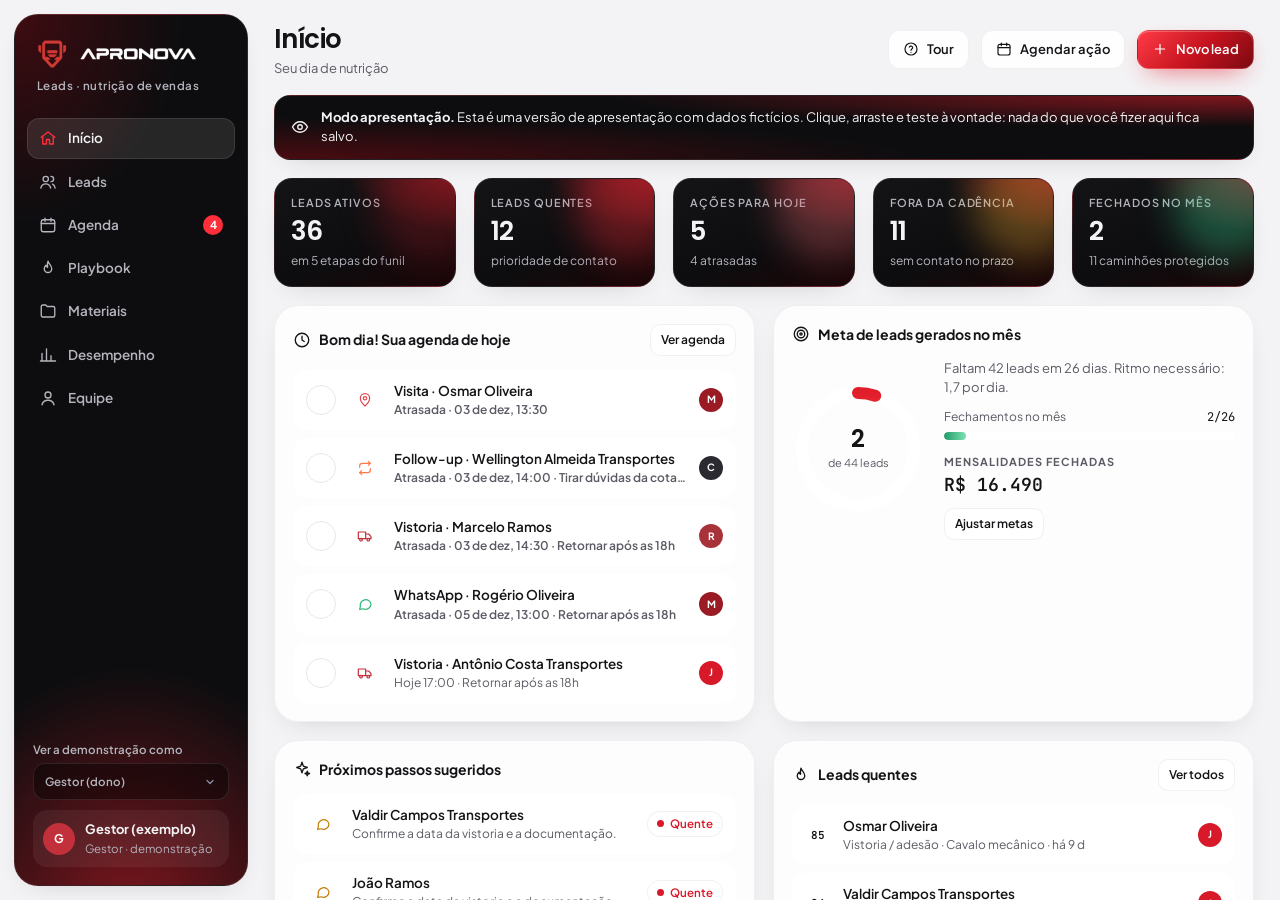
==== apronova-leads/index.html @ e4b0c5ba "Apronova Leads: versão de apresentação com registro de acessos Co-Authored-By: Claude Opus 5.5 <nore" ====
<!doctype html>
<html lang="pt-BR">
<head>
<meta charset="utf-8">
<meta name="viewport" content="width=device-width,initial-scale=1,viewport-fit=cover">
<meta name="robots" content="noindex,nofollow">
<meta name="theme-color" content="#0b0b0d">
<title>Apronova Leads</title>
<link rel="preconnect" href="https://fonts.googleapis.com">
<link rel="preconnect" href="https://fonts.gstatic.com" crossorigin>
<link rel="stylesheet" href="https://fonts.googleapis.com/css2?family=Poppins:wght@400;500;600;700&family=Plus+Jakarta+Sans:wght@400;500;600;700&family=JetBrains+Mono:wght@500;600&display=swap">
<style>
html,body{margin:0}img{max-width:100%}
/* Layout: smoky red-on-black glass. Signature "ink" panels (sidebar, KPIs, lead preview) stay black+crimson in both themes; light theme is a soft light-gray canvas. */
/* Layout: flat very-light-gray canvas, white cards, black+crimson "ink" panels for sidebar, KPIs and lead preview. Single light look by choice. */
:root{
  --bg:#f3f3f5; --bg-2:#f3f3f5; --fg:#141417; --muted:#5b5b65; --faint:#8d8d97;
  --glass:rgba(255,255,255,.78); --glass-2:rgba(255,255,255,.92); --glass-3:#ffffff;
  --stroke:rgba(20,20,26,.06); --stroke-2:rgba(20,20,26,.1);
  --shadow:0 10px 28px -16px rgba(30,10,14,.22);
  --accent:#d7192a; --accent-fg:#fff; --teal:#6e6e78; --violet:#9a1b24; --pink:#e5484d; --sky:#e0646b;
  --cold:#7d828c; --warm:#e8632b; --hot:#d7192a; --good:#1f9b66; --bad:#cf1f3d; --warn:#c27a00;
  --input:#f7f7f9;
  --ink:#0d0d0f; --ink-red:225,29,42;
  --f-display:"Poppins","Helvetica Neue",Arial,system-ui,sans-serif;
  --f-body:"Plus Jakarta Sans",system-ui,-apple-system,"Segoe UI",sans-serif;
  --f-mono:"JetBrains Mono",ui-monospace,"SFMono-Regular",Menlo,monospace;
  --r-lg:24px; --r-md:14px; --r-sm:10px;
  color-scheme:light;
}
html,body{height:100%}
body{background:var(--bg);color:var(--fg);font-family:var(--f-body);font-size:14px;line-height:1.5;overflow:hidden}
*{box-sizing:border-box}
button,input,select,textarea{font:inherit;color:inherit}
.ic{flex:none}
@media (prefers-reduced-motion:reduce){*{transition:none!important;animation:none!important}}

.app{position:relative;z-index:1;display:grid;grid-template-columns:248px minmax(0,1fr);height:100%}
.glass{background:var(--glass);backdrop-filter:blur(22px) saturate(165%);-webkit-backdrop-filter:blur(22px) saturate(165%);border:1px solid var(--stroke);box-shadow:var(--shadow)}
.side{margin:14px 0 14px 14px;border-radius:var(--r-lg);display:flex;flex-direction:column;padding:18px 12px;gap:6px;overflow:auto}
.brand{display:flex;align-items:center;gap:10px;padding:4px 8px 16px}
.brand-mark{width:38px;height:38px;border-radius:12px;display:grid;place-items:center;background:radial-gradient(120% 120% at 100% 0%,#ff3b46,#9a0f18 55%,#1a0507);color:#fff;box-shadow:0 8px 22px -8px rgba(225,29,42,.9),inset 0 1px 0 rgba(255,255,255,.25)}
.brand b{font-family:var(--f-display);font-weight:600;font-size:15px;letter-spacing:.01em;display:block;line-height:1.1}
.brand small{color:var(--muted);font-size:11.5px}
.nav{display:flex;flex-direction:column;gap:3px}
.nav button{display:flex;align-items:center;gap:11px;border:0;background:none;padding:10px 12px;border-radius:12px;color:var(--muted);cursor:pointer;text-align:left;font-weight:600;font-size:13.5px;transition:background .2s,color .2s}
.nav button:hover{background:var(--glass);color:var(--fg)}
.nav button[aria-current="page"]{background:var(--glass-2);color:var(--fg);box-shadow:inset 0 0 0 1px var(--stroke)}
.nav button[aria-current="page"] .ic{color:var(--accent)}
.nav .badge{margin-left:auto}
.side-foot{margin-top:auto;display:flex;flex-direction:column;gap:10px;padding:10px 6px 0}
.me{display:flex;align-items:center;gap:10px;padding:10px;border-radius:14px;background:var(--glass)}
.me small{color:var(--muted);display:block;font-size:11.5px}
.avatar{width:32px;height:32px;border-radius:50%;display:grid;place-items:center;font-size:12px;font-weight:700;color:#fff;flex:none;overflow:hidden}
.avatar img{width:100%;height:100%;object-fit:cover}
.avatar.sm{width:24px;height:24px;font-size:10px}

.main{display:flex;flex-direction:column;min-width:0;height:100%;overflow:hidden}
.top{display:flex;align-items:center;gap:12px;flex-wrap:wrap;padding:20px 26px 12px}
.top h1{font-family:var(--f-display);font-weight:600;font-size:clamp(20px,2.4vw,26px);margin:0;letter-spacing:-.01em;text-wrap:balance}
.top .sub{color:var(--muted);font-size:13px}
.top .grow{flex:1}
.scroll{flex:1;overflow:auto;padding:4px 26px 40px}
.view{display:flex;flex-direction:column;gap:18px}

.btn{display:inline-flex;align-items:center;justify-content:center;gap:8px;border:1px solid var(--stroke);background:var(--glass-2);padding:9px 14px;border-radius:12px;cursor:pointer;font-weight:600;font-size:13px;white-space:nowrap;transition:transform .15s,background .2s,box-shadow .2s;text-decoration:none;color:var(--fg)}
.btn:hover{background:var(--glass-3)}
.btn:active{transform:scale(.97)}
.btn.primary{background:linear-gradient(135deg,#ff3b46 0%,#c3121e 55%,#7a0a12 100%);color:#fff;border-color:rgba(255,255,255,.12);box-shadow:0 10px 26px -12px rgba(225,29,42,.9),inset 0 1px 0 rgba(255,255,255,.25)}
.btn.primary:hover{background:linear-gradient(135deg,#ff4d57 0%,#d7192a 55%,#8a0c15 100%)}
.btn.ghost{background:transparent}
.btn.sm{padding:6px 10px;font-size:12px;border-radius:10px}
.btn.icon{padding:8px}
.btn.danger{color:var(--bad)}
.btn[disabled]{opacity:.45;pointer-events:none}
:focus-visible{outline:2px solid var(--accent);outline-offset:2px}

.card{border-radius:var(--r-lg);padding:18px}
.card h2,.card h3{margin:0;font-size:14px;font-weight:700;display:flex;align-items:center;gap:8px}
.card-head{display:flex;align-items:center;gap:10px;margin-bottom:14px;flex-wrap:wrap}
.card-head .grow{flex:1}
.eyebrow{font-size:11px;text-transform:uppercase;letter-spacing:.09em;color:var(--muted);font-weight:700}
.muted{color:var(--muted)}
.mono{font-family:var(--f-mono);font-variant-numeric:tabular-nums}
.grid{display:grid;gap:18px}
.g-stats{grid-template-columns:repeat(auto-fit,minmax(148px,1fr))}
.g-2{grid-template-columns:repeat(auto-fit,minmax(min(100%,380px),1fr))}
.g-3{grid-template-columns:repeat(auto-fit,minmax(min(100%,300px),1fr))}
.stat{border-radius:18px;padding:16px;display:flex;flex-direction:column;gap:6px;position:relative;overflow:hidden;min-width:0}
.stat::after{content:"";position:absolute;right:-30px;top:-30px;width:110px;height:110px;border-radius:50%;background:var(--c,var(--accent));opacity:.22;filter:blur(18px)}
.stat .v{font-family:var(--f-display);font-size:26px;font-weight:600;line-height:1.1;font-variant-numeric:tabular-nums}
.stat .l{color:var(--muted);font-size:12.5px;font-weight:600}
.stat .d{font-size:12px;color:var(--muted)}

.chip{display:inline-flex;align-items:center;gap:6px;padding:3px 9px;border-radius:999px;font-size:11.5px;font-weight:600;background:var(--glass-2);border:1px solid var(--stroke);white-space:nowrap}
.chip.dot::before{content:"";width:7px;height:7px;border-radius:50%;background:var(--c,var(--muted))}
.chip.t-frio{--c:var(--cold);color:var(--cold)} .chip.t-morno{--c:var(--warm);color:var(--warm)} .chip.t-quente{--c:var(--hot);color:var(--hot)}
.badge{min-width:20px;height:20px;padding:0 6px;border-radius:999px;background:var(--accent);color:#fff;font-size:11px;font-weight:700;display:inline-grid;place-items:center}
.badge.soft{background:var(--glass-3);color:var(--fg)}
.tagrow{display:flex;flex-wrap:wrap;gap:5px}
.tag{font-size:11px;padding:2px 8px;border-radius:7px;background:color-mix(in oklab,var(--violet) 20%,transparent);color:color-mix(in oklab,var(--violet) 70%,var(--fg));font-weight:600}

.toolbar{display:flex;gap:10px;flex-wrap:wrap;align-items:center;padding:12px;border-radius:18px}
.search{display:flex;align-items:center;gap:8px;background:var(--input);border:1px solid var(--stroke);border-radius:12px;padding:0 10px;flex:1 1 220px;min-width:0}
.search input{border:0;background:none;outline:none;padding:9px 0;width:100%;min-width:0}
.field,select.field,input.field,textarea.field{background:var(--input);border:1px solid var(--stroke);border-radius:12px;padding:9px 11px;outline:none;min-width:0;width:100%}
select.field{cursor:pointer}
.field:focus{border-color:var(--accent)}
textarea.field{resize:vertical;min-height:84px;line-height:1.5}
.seg{display:inline-flex;background:var(--input);border:1px solid var(--stroke);border-radius:12px;padding:3px;gap:2px;flex-wrap:wrap}
.seg button{border:0;background:none;padding:6px 11px;border-radius:9px;cursor:pointer;font-weight:600;font-size:12.5px;color:var(--muted);display:inline-flex;align-items:center;gap:6px}
.seg button[aria-pressed="true"]{background:var(--glass-3);color:var(--fg);box-shadow:0 1px 6px rgba(0,0,0,.12)}
.toolbar select.field{width:auto;flex:0 1 auto}

/* kanban */
.kanban{display:grid;grid-auto-flow:column;grid-auto-columns:minmax(260px,1fr);gap:14px;overflow-x:auto;padding-bottom:10px;align-items:start}
.col{border-radius:20px;padding:12px;display:flex;flex-direction:column;gap:10px;min-height:200px;transition:box-shadow .2s}
.col.over{box-shadow:0 0 0 2px var(--accent),var(--shadow)}
.col-head{display:flex;align-items:center;gap:8px;padding:2px 4px 4px}
.col-head b{font-size:13px}
.col-head .bar{width:10px;height:10px;border-radius:3px;background:var(--c)}
.col-head .sum{margin-left:auto;color:var(--muted);font-size:11.5px}
.lcard{border-radius:16px;padding:12px;background:var(--glass-2);border:1px solid var(--stroke);cursor:pointer;display:flex;flex-direction:column;gap:8px;transition:transform .15s,background .2s;position:relative}
.lcard:hover{background:var(--glass-3);transform:translateY(-1px)}
.lcard .row{display:flex;align-items:center;gap:8px;min-width:0}
.lcard .name{font-weight:700;font-size:13.5px;flex:1;min-width:0;overflow:hidden;text-overflow:ellipsis;white-space:nowrap}
.lcard .meta{color:var(--muted);font-size:12px}
.lcard .alert{font-size:11.5px;color:var(--warn);display:flex;gap:6px;align-items:center}
.temp-dot{width:9px;height:9px;border-radius:50%;flex:none;box-shadow:0 0 0 3px color-mix(in oklab,currentColor 25%,transparent)}
.score{font-family:var(--f-mono);font-size:11px;font-weight:600;padding:2px 6px;border-radius:7px;background:var(--glass-3)}

table.tbl{width:100%;border-collapse:collapse;font-size:13px}
.tbl th{text-align:left;font-size:11px;text-transform:uppercase;letter-spacing:.07em;color:var(--muted);font-weight:700;padding:8px 10px;border-bottom:1px solid var(--stroke-2)}
.tbl td{padding:10px;border-bottom:1px solid var(--stroke-2);vertical-align:middle}
.tbl tr.click{cursor:pointer}
.tbl tr.click:hover td{background:var(--glass)}
.tbl .num{text-align:right;font-family:var(--f-mono);font-variant-numeric:tabular-nums}
.xscroll{overflow-x:auto}

.list{display:flex;flex-direction:column;gap:8px}
.item{display:flex;align-items:center;gap:12px;padding:10px 12px;border-radius:14px;background:var(--glass);border:1px solid transparent;min-width:0}
.item.click{cursor:pointer}
.item.click:hover{border-color:var(--stroke);background:var(--glass-2)}
.item .body{flex:1;min-width:0}
.item .t{font-weight:600;font-size:13.5px;overflow:hidden;text-overflow:ellipsis;white-space:nowrap}
.item .s{color:var(--muted);font-size:12px;overflow:hidden;text-overflow:ellipsis;white-space:nowrap}
.tico{width:34px;height:34px;border-radius:11px;display:grid;place-items:center;flex:none;color:var(--c);background:none}
.checkbtn{width:30px;height:30px;border-radius:50%;border:1.5px solid var(--stroke-2);background:transparent;display:grid;place-items:center;cursor:pointer;color:transparent;flex:none}
.checkbtn:hover{border-color:var(--good);color:var(--good)}
.checkbtn.done{background:var(--good);border-color:var(--good);color:#fff}
.late{color:var(--bad);font-weight:600}
.empty{padding:28px 18px;text-align:center;color:var(--muted);display:flex;flex-direction:column;align-items:center;gap:10px}
.empty .ill{width:56px;height:56px;border-radius:18px;display:grid;place-items:center;background:var(--glass-2);color:var(--accent)}

/* ring */
.ring{position:relative;width:132px;height:132px;flex:none}
.ring svg{transform:rotate(-90deg)}
.ring .c{position:absolute;inset:0;display:grid;place-items:center;text-align:center}
.ring .c b{font-family:var(--f-display);font-size:24px;font-weight:600;display:block;line-height:1}
.ring .c small{color:var(--muted);font-size:11px}

.nba{border-radius:16px;padding:14px;background:linear-gradient(135deg,color-mix(in oklab,var(--accent) 22%,transparent),color-mix(in oklab,var(--violet) 18%,transparent));border:1px solid var(--stroke);display:flex;gap:12px;align-items:flex-start}
.nba .tico{--c:var(--accent);background:none}

/* calendar */
.cal{display:grid;grid-template-columns:repeat(7,minmax(0,1fr));gap:6px}
.cal .wd{font-size:11px;text-transform:uppercase;letter-spacing:.08em;color:var(--muted);font-weight:700;padding:4px 6px}
.day{min-height:96px;border-radius:14px;padding:6px;background:var(--glass);border:1px solid transparent;cursor:pointer;display:flex;flex-direction:column;gap:3px;min-width:0;text-align:left}
.day:hover{border-color:var(--stroke)}
.day.out{opacity:.4}
.day.today .n{background:var(--accent);color:#fff}
.day.sel{border-color:var(--accent);background:var(--glass-2)}
.day .n{font-family:var(--f-mono);font-size:12px;font-weight:600;width:24px;height:24px;border-radius:8px;display:grid;place-items:center}
.ev{font-size:11px;padding:2px 6px;border-radius:6px;background:color-mix(in oklab,var(--c) 22%,transparent);color:color-mix(in oklab,var(--c) 60%,var(--fg));white-space:nowrap;overflow:hidden;text-overflow:ellipsis}
.ev.done{opacity:.5;text-decoration:line-through}
.more{font-size:11px;color:var(--muted);padding-left:4px}
.cal-wrap{display:grid;grid-template-columns:minmax(0,1fr) 340px;gap:18px;align-items:start}

/* playbook */
.temps{display:grid;gap:14px;grid-template-columns:repeat(auto-fit,minmax(min(100%,260px),1fr))}
.tcard{border-radius:20px;padding:18px;position:relative;overflow:hidden;display:flex;flex-direction:column;gap:10px}
.tcard::before{content:"";position:absolute;inset:0 0 auto 0;height:4px;background:var(--c)}
.tcard h3{font-family:var(--f-display);font-size:18px;font-weight:600;color:var(--c);margin:0}
.kv{display:grid;grid-template-columns:110px minmax(0,1fr);gap:6px 12px;font-size:13px}
.kv dt{color:var(--muted);font-weight:600}
.kv dd{margin:0}
.steps{display:flex;flex-direction:column;gap:12px;counter-reset:s}
.step{display:grid;grid-template-columns:44px minmax(0,1fr);gap:14px;padding:14px;border-radius:18px}
.step .num{width:44px;height:44px;border-radius:14px;display:grid;place-items:center;font-family:var(--f-display);font-weight:600;color:#fff;background:color-mix(in oklab,var(--c) 72%,#000)}
.step h4{margin:0 0 6px;font-size:14px}
.step p{margin:0 0 4px;font-size:13px;color:var(--muted);max-width:75ch}
.step p b{color:var(--fg);font-weight:600}
.loop{display:grid;grid-template-columns:repeat(auto-fit,minmax(min(100%,200px),1fr));gap:12px}
.loop .item{flex-direction:column;align-items:flex-start;padding:16px;gap:8px}
.rules{margin:0;padding:0;list-style:none;display:grid;gap:8px;grid-template-columns:repeat(auto-fit,minmax(min(100%,300px),1fr))}
.rules li{display:flex;gap:10px;padding:12px;border-radius:14px;background:var(--glass);font-size:13px}
.rules li .ic{color:var(--good);margin-top:1px}

/* materials */
.mat{border-radius:18px;padding:16px;display:flex;flex-direction:column;gap:10px;min-width:0}
.mat .txt{font-size:13px;color:var(--muted);white-space:pre-wrap;display:-webkit-box;-webkit-line-clamp:5;-webkit-box-orient:vertical;overflow:hidden}
.mat .acts{display:flex;gap:6px;flex-wrap:wrap;margin-top:auto}

/* charts */
.chart svg{width:100%;height:auto;display:block}
.chart text{fill:var(--muted);font-size:11px;font-family:var(--f-body)}
.chart .grid-l{stroke:var(--stroke-2);stroke-width:1}
.hbars{display:flex;flex-direction:column;gap:9px}
.hbar{display:grid;grid-template-columns:minmax(90px,140px) minmax(0,1fr) 64px;gap:10px;align-items:center;font-size:12.5px}
.hbar .track{height:12px;border-radius:6px;background:var(--glass-2);overflow:hidden}
.hbar .fill{height:100%;border-radius:6px;background:var(--c,var(--accent))}
.hbar .val{text-align:right;font-family:var(--f-mono);font-size:12px}
.legend{display:flex;gap:12px;flex-wrap:wrap;font-size:12px;color:var(--muted)}
.legend span{display:inline-flex;align-items:center;gap:6px}
.legend i{width:10px;height:10px;border-radius:3px;background:var(--c)}
.meter{height:8px;border-radius:5px;background:var(--glass-2);overflow:hidden;min-width:60px}
.meter i{display:block;height:100%;border-radius:5px;background:linear-gradient(90deg,#8a0c15,#ff3b46)}

/* drawer & modal */
.scrim{position:fixed;inset:0;background:rgba(5,8,20,.45);backdrop-filter:blur(3px);z-index:40;animation:fade .2s}
@keyframes fade{from{opacity:0}}
.drawer{position:fixed;top:12px;right:12px;bottom:12px;width:min(560px,calc(100% - 24px));z-index:41;border-radius:24px;display:flex;flex-direction:column;overflow:hidden;animation:slide .28s cubic-bezier(.2,.8,.2,1);background:color-mix(in oklab,var(--bg) 60%,transparent)}
@keyframes slide{from{transform:translateX(30px);opacity:0}}
.d-head{padding:18px 20px 10px;display:flex;gap:12px;align-items:flex-start}
.d-head h2{margin:0;font-family:var(--f-display);font-size:20px;font-weight:600;line-height:1.2;overflow-wrap:anywhere}
.d-tabs{padding:0 20px 10px}
.d-body{flex:1;overflow:auto;padding:6px 20px 24px;display:flex;flex-direction:column;gap:16px}
.modal{position:fixed;left:50%;top:50%;transform:translate(-50%,-50%);width:min(560px,calc(100% - 24px));max-height:calc(100% - 40px);overflow:auto;z-index:51;border-radius:24px;padding:22px;animation:pop .22s cubic-bezier(.2,.8,.2,1);background:color-mix(in oklab,var(--bg) 62%,transparent)}
.modal.wide{width:min(720px,calc(100% - 24px))}
.scrim.m{z-index:50}
@keyframes pop{from{transform:translate(-50%,-46%);opacity:0}}
.modal h2{margin:0 0 4px;font-family:var(--f-display);font-weight:600;font-size:18px}
.form{display:grid;gap:12px;grid-template-columns:repeat(2,minmax(0,1fr))}
.form .full{grid-column:1/-1}
.form label{display:flex;flex-direction:column;gap:5px;font-size:12px;font-weight:600;color:var(--muted);min-width:0}
.form .hint{font-weight:500;font-size:11.5px;color:var(--faint)}
.form-acts{display:flex;gap:8px;justify-content:flex-end;margin-top:16px;flex-wrap:wrap}
.pick{display:flex;flex-wrap:wrap;gap:6px}
.pick label{flex-direction:row;align-items:center;gap:0;font-size:12px;color:var(--fg)}
.pick input{position:absolute;opacity:0;pointer-events:none}
.pick span{padding:6px 11px;border-radius:999px;border:1px solid var(--stroke);background:var(--glass);cursor:pointer;display:inline-flex;align-items:center;gap:6px;font-weight:600}
.pick input:checked+span{background:color-mix(in oklab,var(--c,var(--accent)) 28%,transparent);border-color:var(--c,var(--accent))}
.pick input:focus-visible+span{outline:2px solid var(--accent);outline-offset:2px}
.info{display:grid;grid-template-columns:repeat(2,minmax(0,1fr));gap:10px}
.info div{padding:10px 12px;border-radius:12px;background:var(--glass)}
.info small{display:block;color:var(--muted);font-size:11px;font-weight:600;text-transform:uppercase;letter-spacing:.06em}
.info span{font-weight:600;overflow-wrap:anywhere}
.tl{display:flex;flex-direction:column;gap:0;position:relative}
.tl-i{display:grid;grid-template-columns:34px minmax(0,1fr);gap:12px;padding-bottom:16px;position:relative}
.tl-i::before{content:"";position:absolute;left:16px;top:36px;bottom:0;width:2px;background:var(--stroke-2)}
.tl-i:last-child::before{display:none}
.tl-i .t{font-weight:600;font-size:13px}
.tl-i .s{font-size:12px;color:var(--muted)}
.tl-i .n{font-size:13px;margin-top:4px;white-space:pre-wrap;overflow-wrap:anywhere}
.scorebar{height:8px;border-radius:5px;background:var(--glass-2);overflow:hidden}
.scorebar i{display:block;height:100%;background:linear-gradient(90deg,var(--cold),var(--warm),var(--hot))}

.banner{display:flex;gap:12px;align-items:center;padding:12px 16px;border-radius:16px;font-size:13px;flex-wrap:wrap}
.banner.demo{background:linear-gradient(90deg,color-mix(in oklab,var(--violet) 30%,transparent),color-mix(in oklab,var(--teal) 22%,transparent));border:1px solid var(--stroke)}
.banner.ro{background:color-mix(in oklab,var(--warn) 18%,transparent);border:1px solid var(--stroke)}
.toast{position:fixed;left:50%;bottom:calc(24px + env(safe-area-inset-bottom,0px));transform:translateX(-50%);z-index:80;padding:12px 18px;border-radius:14px;font-weight:600;font-size:13px;animation:pop2 .25s}
@keyframes pop2{from{transform:translate(-50%,10px);opacity:0}}
.out-ai{white-space:pre-wrap;min-height:120px}
.loading{display:grid;place-items:center;height:60vh;color:var(--muted);gap:10px}
.spin{width:28px;height:28px;border-radius:50%;border:3px solid var(--glass-3);border-top-color:var(--accent);animation:sp 1s linear infinite}
@keyframes sp{to{transform:rotate(360deg)}}
.mobnav{display:none}
[hidden]{display:none!important}
select.field{appearance:none;-webkit-appearance:none;padding-right:34px;background-image:url("data:image/svg+xml,%3Csvg xmlns='http://www.w3.org/2000/svg' width='12' height='12' viewBox='0 0 24 24' fill='none' stroke='%238a91ab' stroke-width='2.4' stroke-linecap='round' stroke-linejoin='round'%3E%3Cpath d='M6 9l6 6 6-6'/%3E%3C/svg%3E");background-repeat:no-repeat;background-position:right 12px center}
input[type=number]{-moz-appearance:textfield}
input::-webkit-outer-spin-button,input::-webkit-inner-spin-button{-webkit-appearance:none;margin:0}

/* cadastro de lead */
.modal.xl{width:min(800px,calc(100% - 24px));padding:26px;background:color-mix(in oklab,var(--bg) 80%,transparent)}
.modal.xl::before{content:"";position:absolute;inset:0 0 auto 0;height:220px;pointer-events:none;border-radius:24px 24px 0 0;background:radial-gradient(520px 200px at 0% 0%,color-mix(in oklab,var(--accent) 26%,transparent),transparent 70%),radial-gradient(520px 200px at 100% 0%,color-mix(in oklab,var(--violet) 26%,transparent),transparent 70%)}
.lf{position:relative;display:flex;flex-direction:column;gap:20px}
.lf-top{display:flex;align-items:flex-start;gap:12px}
.lf-top h2{margin:2px 0 0;font-family:var(--f-display);font-weight:600;font-size:22px;letter-spacing:-.01em}
.lf-prev{display:flex;gap:14px;align-items:center;padding:14px 16px;border-radius:20px;background:var(--glass-2);border:1px solid var(--stroke);box-shadow:var(--shadow)}
.avatar.pv{width:50px;height:50px;border-radius:16px;font-size:17px;background:var(--glass-3);transition:background .35s}
.lf-prev .body{flex:1;min-width:0;display:flex;flex-direction:column;gap:5px}
.lf-prev .body b{font-size:16px;overflow:hidden;text-overflow:ellipsis;white-space:nowrap}
.lf-prev .body small{color:var(--muted);font-size:12.5px;overflow:hidden;text-overflow:ellipsis;white-space:nowrap}
.pv-score{text-align:center;padding:9px 14px;border-radius:14px;background:var(--glass);border:1px solid var(--stroke);flex:none}
.pv-score b{font-family:var(--f-display);font-size:24px;font-weight:600;display:block;line-height:1;background:linear-gradient(135deg,var(--warm),var(--hot));-webkit-background-clip:text;background-clip:text;color:transparent}
.pv-score small{font-size:10px;color:var(--muted);text-transform:uppercase;letter-spacing:.1em;font-weight:700}
.lf-steps{display:grid;grid-template-columns:repeat(3,minmax(0,1fr));gap:8px}
.lf-steps button{display:flex;align-items:center;gap:9px;padding:9px 11px;border-radius:14px;border:1px solid var(--stroke);background:var(--glass);color:var(--muted);font-weight:700;font-size:12.5px;cursor:pointer;transition:all .2s;min-width:0;white-space:nowrap;overflow:hidden}
.lf-steps .n{width:24px;height:24px;border-radius:8px;display:grid;place-items:center;background:var(--glass-3);font-family:var(--f-mono);font-size:11px;flex:none;transition:all .2s}
.lf-steps button[aria-current="step"]{color:var(--fg);border-color:color-mix(in oklab,var(--accent) 70%,transparent);background:var(--glass-2)}
.lf-steps button[aria-current="step"] .n{background:var(--accent);color:#fff}
.lf-steps button.done .n{background:var(--good);color:#fff}
.lf-prog{height:4px;border-radius:3px;background:var(--glass-2);overflow:hidden;margin-top:-12px}
.lf-prog i{display:block;height:100%;width:33.4%;border-radius:3px;background:linear-gradient(90deg,var(--accent),var(--pink),var(--violet));transition:width .35s cubic-bezier(.2,.8,.2,1)}
.lf-sec{display:flex;flex-direction:column;gap:16px;animation:secIn .3s cubic-bezier(.2,.8,.2,1)}
@keyframes secIn{from{opacity:0;transform:translateY(6px)}}
.lf.edit .lf-sec{animation:none}
.lf.edit .lf-sec+.lf-sec{padding-top:20px;border-top:1px solid var(--stroke-2)}
.lf-sec-h{display:flex;gap:12px;align-items:center}
.lf-sec-h b{display:block;font-size:15px}
.lf-sec-h small{color:var(--muted);font-size:12.5px}
.lf-row{display:grid;grid-template-columns:repeat(auto-fit,minmax(min(100%,190px),1fr));gap:12px}
.lf-city{grid-template-columns:minmax(0,1fr) 112px}
.fl{display:flex;flex-direction:column;gap:7px;min-width:0}
.fl>span:first-child{font-size:12px;font-weight:700;color:var(--muted)}
.fl em{color:var(--accent);font-style:normal}
.inp{position:relative;display:flex;align-items:center;background:var(--input);border:1px solid var(--stroke);border-radius:14px;transition:border-color .2s,box-shadow .2s;min-width:0;overflow:hidden}
.inp:focus-within{border-color:var(--accent);box-shadow:0 0 0 4px color-mix(in oklab,var(--accent) 16%,transparent)}
.inp.err{border-color:var(--bad);box-shadow:0 0 0 4px color-mix(in oklab,var(--bad) 14%,transparent)}
.inp .pre{padding-left:13px;color:var(--faint);display:flex;font-size:13px;font-weight:700;flex:none}
.inp input,.inp select{flex:1;border:0;background:none;outline:none;padding:12px 13px;min-width:0;width:100%}
.inp select{appearance:none;-webkit-appearance:none;cursor:pointer;padding-right:32px;background:url("data:image/svg+xml,%3Csvg xmlns='http://www.w3.org/2000/svg' width='12' height='12' viewBox='0 0 24 24' fill='none' stroke='%238a91ab' stroke-width='2.4' stroke-linecap='round' stroke-linejoin='round'%3E%3Cpath d='M6 9l6 6 6-6'/%3E%3C/svg%3E") no-repeat right 12px center}
.inp.qty input{text-align:center;font-family:var(--f-mono);font-weight:600}
.inp.qty button{border:0;background:var(--glass-2);width:42px;align-self:stretch;cursor:pointer;color:var(--fg);display:grid;place-items:center;flex:none}
.inp.qty button:hover{background:var(--glass-3)}
.chips{display:flex;flex-wrap:wrap;gap:7px}
.chip-in,.tile,.tcard3,.switch{position:relative}
.chip-in input,.tile input,.tcard3 input,.switch input{position:absolute;opacity:0;pointer-events:none}
.chip-in span{display:inline-flex;align-items:center;gap:6px;padding:7px 13px;border-radius:999px;border:1px solid var(--stroke);background:var(--glass);font-size:12.5px;font-weight:600;cursor:pointer;transition:background .18s,border-color .18s}
.chip-in span:hover{background:var(--glass-2)}
.chip-in span .ic{width:0;margin-left:-6px;opacity:0;transition:all .18s;color:var(--c,var(--accent))}
.chip-in span i{width:8px;height:8px;border-radius:50%;background:var(--c)}
.chip-in input:checked+span{background:color-mix(in oklab,var(--c,var(--accent)) 20%,var(--glass));border-color:var(--c,var(--accent))}
.chip-in input:checked+span .ic{width:13px;margin-left:0;opacity:1}
.chip-in input:focus-visible+span,.tile input:focus-visible+span,.tcard3 input:focus-visible+span,.switch input:focus-visible+.sw{outline:2px solid var(--accent);outline-offset:2px}
.tiles{display:grid;grid-template-columns:repeat(auto-fill,minmax(min(100%,132px),1fr));gap:8px}
.tile span{display:flex;flex-direction:column;gap:5px;padding:13px;border-radius:16px;border:1px solid var(--stroke);background:var(--glass);cursor:pointer;height:100%;transition:all .2s}
.tile span:hover{background:var(--glass-2)}
.tile b{font-size:13px;line-height:1.25}
.tile small{color:var(--muted);font-size:11.5px}
.tile .ic{color:var(--faint);transition:color .2s}
.tile input:checked+span{border-color:var(--accent);background:color-mix(in oklab,var(--accent) 14%,var(--glass));box-shadow:0 8px 22px -12px var(--accent)}
.tile input:checked+span .ic{color:var(--accent)}
.temps3{display:grid;grid-template-columns:repeat(3,minmax(0,1fr));gap:10px}
.tcard3 span{display:flex;flex-direction:column;gap:4px;padding:15px;border-radius:18px;border:1px solid var(--stroke);background:var(--glass);cursor:pointer;height:100%;overflow:hidden;position:relative;transition:all .2s}
.tcard3 .glow{position:absolute;right:-24px;top:-24px;width:80px;height:80px;border-radius:50%;background:var(--c);opacity:.16;filter:blur(16px);transition:opacity .25s}
.tcard3 b{font-family:var(--f-display);font-weight:600;font-size:16px;color:var(--c)}
.tcard3 small{font-size:12.5px;font-weight:600}
.tcard3 em{font-style:normal;color:var(--muted);font-size:11.5px}
.tcard3 input:checked+span{border-color:var(--c);box-shadow:0 0 0 1px var(--c),0 12px 28px -14px var(--c);background:var(--glass-2)}
.tcard3 input:checked+span .glow{opacity:.5}
.switch{display:flex;gap:12px;align-items:center;padding:13px 15px;border-radius:16px;background:var(--glass);border:1px solid var(--stroke);cursor:pointer}
.sw{width:42px;height:24px;border-radius:999px;background:#cfcfd6;position:relative;flex:none;transition:background .2s}
.sw::after{content:"";position:absolute;left:3px;top:3px;width:18px;height:18px;border-radius:50%;background:#fff;box-shadow:0 2px 6px rgba(0,0,0,.25);transition:transform .2s}
.switch input:checked+.sw{background:var(--good)}
.switch input:checked+.sw::after{transform:translateX(18px)}
.switch b{display:block;font-size:13px}
.switch small{color:var(--muted);font-size:12px}
.lf-foot{position:sticky;bottom:-26px;margin:4px -26px -26px;padding:14px 26px calc(14px + env(safe-area-inset-bottom,0px));display:flex;gap:8px;align-items:center;flex-wrap:wrap;background:color-mix(in oklab,var(--bg) 70%,transparent);backdrop-filter:blur(16px);-webkit-backdrop-filter:blur(16px);border-top:1px solid var(--stroke);border-radius:0 0 24px 24px;z-index:3}
.lf-foot .hint{color:var(--muted);font-size:12px;flex:1;min-width:0}
@media (max-width:560px){.modal.xl{padding:20px}.lf-foot{bottom:-20px;margin:4px -20px -20px;padding-inline:20px}.lf-foot .hint{display:none}.lf-foot .grow{flex:1}.lf-steps button{justify-content:center}.lf-steps .lbl{display:none}.temps3{grid-template-columns:1fr}.pv-score{display:none}}

@media (max-width:1100px){.cal-wrap{grid-template-columns:1fr}}
@media (max-width:860px){
  .app{grid-template-columns:1fr}
  .side{display:none}
  .top{padding:16px 16px 8px}
  .scroll{padding:4px 16px calc(96px + env(safe-area-inset-bottom,0px))}
  .mobnav{display:flex;position:fixed;left:10px;right:10px;bottom:calc(10px + env(safe-area-inset-bottom,0px));z-index:30;border-radius:20px;padding:6px;overflow-x:auto;gap:2px}
  .mobnav button{flex:1 0 64px;border:0;background:none;display:flex;flex-direction:column;align-items:center;gap:3px;font-size:10.5px;font-weight:600;color:var(--muted);padding:7px 4px;border-radius:14px;cursor:pointer}
  .mobnav button[aria-current="page"]{color:var(--fg);background:var(--glass-2)}
  .mobnav button[aria-current="page"] .ic{color:var(--accent)}
  .day{min-height:58px}
  .day .ev{display:none}
  .day .dots{display:flex}
  .form{grid-template-columns:1fr}
  .info{grid-template-columns:1fr 1fr}
  .drawer{top:0;right:0;bottom:0;width:100%;border-radius:0;padding-top:env(safe-area-inset-top,0px)}
  .hbar{grid-template-columns:90px minmax(0,1fr) 54px}
}
.dots{display:none;gap:3px;flex-wrap:wrap;padding-left:3px}
.dots i{width:6px;height:6px;border-radius:50%;background:var(--c)}

/* marca e carregamento */
.brand{display:flex;flex-direction:column;align-items:flex-start;gap:8px;padding:6px 10px 18px}
.brand img{height:30px;width:auto;max-width:100%;display:block}
.brand small{color:var(--muted);font-size:11.5px;font-weight:600;letter-spacing:.04em}
.top-sym{display:none;height:34px;width:auto;flex:none}
@media (max-width:860px){.top-sym{display:block}}
#splash{position:fixed;inset:0;z-index:200;display:grid;place-items:center;background:radial-gradient(55% 45% at 50% 50%,rgba(225,29,42,.32),transparent 70%),#0b0b0d;transition:opacity .55s ease,visibility .55s}
#splash.out{opacity:0;visibility:hidden}
.splash-in{display:flex;flex-direction:column;align-items:center;gap:24px;padding:16px}
.sp-ring{position:relative;width:132px;height:132px;display:grid;place-items:center}
.sp-ring svg{position:absolute;inset:0;animation:sprot 1.15s linear infinite}
.sp-ring img{width:58px;height:auto;animation:sppulse 1.6s ease-in-out infinite;filter:drop-shadow(0 8px 18px rgba(225,29,42,.55))}
@keyframes sprot{to{transform:rotate(360deg)}}
@keyframes sppulse{50%{transform:scale(.9)}}
.splash-word{height:20px;width:auto;max-width:80vw}
.splash-msg{color:#a3a3ad;font-size:13px;font-weight:500;letter-spacing:.02em}

/* entrada */
#gate{position:fixed;inset:0;z-index:150;display:grid;place-items:center;padding:16px;background:radial-gradient(60% 50% at 50% 40%,rgba(225,29,42,.34),transparent 70%),#0b0b0d;animation:fade .4s;transition:opacity .45s,visibility .45s;overflow:auto}
#gate.out{opacity:0;visibility:hidden}
.gate-card{width:min(420px,100%);display:flex;flex-direction:column;align-items:center;text-align:center;gap:14px;padding:34px 28px 26px;border-radius:32px;background:linear-gradient(160deg,rgba(255,255,255,.07),rgba(255,255,255,.02));border:1px solid rgba(255,255,255,.1);box-shadow:0 30px 80px -30px rgba(0,0,0,.8),inset 0 1px 0 rgba(255,255,255,.08);backdrop-filter:blur(20px);-webkit-backdrop-filter:blur(20px);animation:tpop .5s cubic-bezier(.2,.8,.2,1)}
.gate-sym{width:64px;height:auto;filter:drop-shadow(0 10px 22px rgba(225,29,42,.55))}
.gate-word{height:20px;width:auto;margin-top:4px}
.gate-tag{color:#a3a3ad;font-size:11.5px;font-weight:600;letter-spacing:.08em;text-transform:uppercase}
.gate-card h1{margin:12px 0 0;font-family:var(--f-display);font-weight:600;font-size:24px;color:#f4f4f6;letter-spacing:-.01em}
.gate-card p{margin:0 0 6px;color:#c4c4cc;font-size:14.5px;line-height:1.5}
.gate-in{width:100%;display:flex;align-items:center;gap:10px;padding:0 18px;border-radius:999px;background:#f6f6f8;color:#6b6b75;border:2px solid transparent;transition:border-color .2s,box-shadow .2s}
.gate-in:focus-within{border-color:#ff3b46;box-shadow:0 0 0 5px rgba(255,59,70,.22)}
.gate-in input{flex:1;border:0;background:none;outline:none;padding:15px 0;font-size:16px;color:#141417;min-width:0}
.gate-in input::placeholder{color:#8d8d97}
.gate-err{color:#ff8a80;font-size:13px;font-weight:600}
.gate-go{width:100%;height:54px;border:0;border-radius:999px;cursor:pointer;color:#fff;font-weight:700;font-size:16px;display:flex;align-items:center;justify-content:center;gap:8px;background:linear-gradient(135deg,#ff4d57,#d7192a 60%,#9a0f18);box-shadow:0 14px 30px -12px rgba(225,29,42,.95),inset 0 1px 0 rgba(255,255,255,.3);transition:transform .15s}
.gate-go:active{transform:scale(.98)}
.gate-go:focus-visible{outline:2px solid rgba(255,255,255,.8);outline-offset:3px}
.gate-foot{color:#7c7c86;font-size:12px;margin-top:6px}
.sr{position:absolute;width:1px;height:1px;overflow:hidden;clip:rect(0 0 0 0)}

/* tour */
.tour-shield{position:fixed;inset:0;z-index:90;cursor:default}
.tour-hole{position:fixed;z-index:91;border-radius:26px;pointer-events:none;box-shadow:0 0 0 3px rgba(255,59,70,.55),0 0 0 9999px rgba(14,10,12,.6);transition:left .4s cubic-bezier(.2,.8,.2,1),top .4s cubic-bezier(.2,.8,.2,1),width .4s cubic-bezier(.2,.8,.2,1),height .4s cubic-bezier(.2,.8,.2,1)}
.tour-hole::after{content:"";position:absolute;inset:-8px;border-radius:32px;border:2px solid rgba(255,59,70,.7);animation:tpulse 1.8s ease-out infinite}
.tour-hole.none{box-shadow:0 0 0 9999px rgba(14,10,12,.6)}
.tour-hole.none::after{display:none}
@keyframes tpulse{from{opacity:.9;transform:scale(1)}to{opacity:0;transform:scale(1.04)}}
.tour-pop{position:fixed;z-index:92;width:min(400px,calc(100vw - 32px));border-radius:32px;padding:26px 26px 22px;display:flex;flex-direction:column;gap:14px;box-shadow:0 30px 70px -24px rgba(0,0,0,.65),inset 0 1px 0 rgba(255,255,255,.08);transition:left .4s cubic-bezier(.2,.8,.2,1),top .4s cubic-bezier(.2,.8,.2,1);animation:tpop .35s cubic-bezier(.2,.8,.2,1)}
@keyframes tpop{from{opacity:0;transform:translateY(8px) scale(.98)}}
.tour-head{display:flex;align-items:center;gap:14px}
.tour-badge{width:48px;height:48px;border-radius:50%;display:grid;place-items:center;flex:none;color:#fff;background:radial-gradient(circle at 30% 25%,#ff6b6b,#d7192a 55%,#7a0a12);box-shadow:0 10px 24px -8px rgba(225,29,42,.9),inset 0 1px 0 rgba(255,255,255,.35)}
.tour-logo{padding:4px 0 6px}
.tour-logo img{height:40px;width:auto;max-width:100%;display:block}
.tour-dots{display:flex;gap:5px;flex-wrap:wrap;flex:1;justify-content:flex-end}
.tour-dots i{width:6px;height:6px;border-radius:99px;background:rgba(255,255,255,.2);transition:all .3s}
.tour-dots i.on{width:20px;background:#ff3b46}
.tour-dots i.past{background:rgba(255,107,107,.6)}
.tour-pop h3{margin:2px 0 0;font-family:var(--f-display);font-weight:600;font-size:21px;line-height:1.25;letter-spacing:-.01em;text-wrap:balance}
.tour-pop p{margin:0;font-size:15px;line-height:1.6;color:#dcdce2}
.tour-pop .tip{display:flex;gap:10px;align-items:flex-start;font-size:13px;line-height:1.5;color:#f4d2cf;padding:13px 15px;border-radius:20px;background:rgba(255,255,255,.07)}
.tour-pop .tip .ic{color:#ff8a80;margin-top:1px}
.tour-acts{display:flex;gap:10px;align-items:center;margin-top:4px}
.tour-acts .skip{background:none;border:0;color:#a9a9b3;font-weight:600;font-size:13px;cursor:pointer;padding:10px 4px;border-radius:99px}
.tour-acts .skip:hover{color:#fff}
.tour-pop .tbtn{border-radius:999px;border:0;cursor:pointer;font-weight:700;font-size:14px;display:inline-flex;align-items:center;justify-content:center;gap:8px;transition:transform .15s,background .2s}
.tour-pop .tbtn:active{transform:scale(.96)}
.tour-pop .tbtn:focus-visible,.tour-acts .skip:focus-visible{outline:2px solid rgba(255,255,255,.75);outline-offset:3px}
.tour-pop .tbtn.back{width:46px;height:46px;background:rgba(255,255,255,.1);color:#fff}
.tour-pop .tbtn.back:hover{background:rgba(255,255,255,.18)}
.tour-pop .tbtn.go{height:46px;padding:0 22px;color:#fff;background:linear-gradient(135deg,#ff4d57,#d7192a 60%,#9a0f18);box-shadow:0 12px 26px -12px rgba(225,29,42,.95),inset 0 1px 0 rgba(255,255,255,.3)}
.tour-pop .tbtn.go:hover{background:linear-gradient(135deg,#ff5d66,#e2202f 60%,#a8111b)}
.tour-pop .tbtn.soft{height:46px;padding:0 18px;background:rgba(255,255,255,.1);color:#fff}
.tour-pop .tbtn.soft:hover{background:rgba(255,255,255,.18)}

/* ink panels: black + crimson, always dark with light text. Kept last so it wins the cascade. */
.side.glass,.stat.glass,.nba,.lf-prev,.mobnav.glass,.banner.demo,.hero-ink,.tour-pop{
  --fg:#f3f3f5;--muted:#b4b4bd;--faint:#7c7c86;--glass:rgba(255,255,255,.06);--glass-2:rgba(255,255,255,.1);--glass-3:rgba(255,255,255,.17);
  --stroke:rgba(255,255,255,.1);--stroke-2:rgba(255,255,255,.14);--input:rgba(0,0,0,.4);--accent:#ff2e3a;--cold:#a3a8b3;--warm:#ff7a45;--hot:#ff2e3a;--good:#3ccf91;--bad:#ff5a6a;--warn:#f2a531;
  color:var(--fg);border-color:rgba(255,255,255,.08);
  background:radial-gradient(120% 90% at 100% 0%,rgba(var(--ink-red),.55),transparent 55%),radial-gradient(110% 110% at 0% 100%,rgba(122,10,18,.55),transparent 60%),var(--ink);
  color-scheme:dark;
}
.side.glass{background:radial-gradient(160% 50% at 50% 105%,rgba(var(--ink-red),.55),transparent 60%),radial-gradient(120% 40% at 0% 0%,rgba(122,10,18,.45),transparent 60%),var(--ink)}
.stat.glass{background:radial-gradient(140% 120% at 110% -10%,rgba(var(--ink-red),.62),transparent 50%),linear-gradient(160deg,#141416 0%,var(--ink) 60%,#1a0507 100%)}
.stat::after{opacity:.35}
.stat .v{font-weight:600;letter-spacing:-.02em}
.stat .l{text-transform:uppercase;letter-spacing:.08em;font-size:11px}
.nba{border:1px solid rgba(255,255,255,.08)}
.nba .tico{--c:#ff6b6b;background:none}
.lf-prev{border:1px solid rgba(255,255,255,.08)}
.top h1{letter-spacing:-.02em}
.brand b{font-weight:600}

</style>
</head>
<body>

<div class="app">
  <aside class="side glass" aria-label="Menu principal">
    <div class="brand"><img id="brandLogo" alt="APRONOVA"><small>Leads · nutrição de vendas</small></div>
    <nav class="nav" id="nav"></nav>
    <div class="side-foot" id="sideFoot"></div>
  </aside>
  <main class="main">
    <header class="top" id="top"></header>
    <div class="scroll" id="scroll"><div class="view" id="view"></div></div>
  </main>
</div>
<nav class="mobnav glass" id="mobnav" aria-label="Menu"></nav>
<div id="layer"></div>
<div id="mlayer"></div>
<div id="splash" role="status" aria-label="Carregando"><div class="splash-in">
  <div class="sp-ring"><svg width="132" height="132" viewBox="0 0 132 132" aria-hidden="true"><defs><linearGradient id="spg" x1="0" x2="1" y1="0" y2="1"><stop offset="0" stop-color="#ff5a63"/><stop offset="1" stop-color="#9a0f18"/></linearGradient></defs><circle cx="66" cy="66" r="60" fill="none" stroke="rgba(255,255,255,.08)" stroke-width="4"/><circle cx="66" cy="66" r="60" fill="none" stroke="url(#spg)" stroke-width="4" stroke-linecap="round" stroke-dasharray="110 270"/></svg><img id="spSym" alt=""></div>
  <img id="spWord" class="splash-word" alt="APRONOVA">
  <div class="splash-msg">Carregando sua carteira…</div>
</div></div>
<div id="tourLayer"></div>
<div id="toastLayer" aria-live="polite"></div>

<script>
const LOGO_FULL='[data-uri]';
const LOGO_SYM='[data-uri]';
const LOGO_WORD='[data-uri]';
const BOOT_T=Date.now();
document.getElementById('spSym').src=LOGO_SYM;document.getElementById('spWord').src=LOGO_WORD;document.getElementById('brandLogo').src=LOGO_FULL;
/* ============ base ============ */
const IC={
 home:'<path d="M3 11l9-7 9 7"/><path d="M5 10v10h5v-6h4v6h5V10"/>',
 leads:'<circle cx="9" cy="8" r="3.5"/><path d="M2.5 20c.8-3.6 3.4-5.5 6.5-5.5s5.7 1.9 6.5 5.5"/><path d="M16 4.5a3.5 3.5 0 0 1 0 7"/><path d="M18 14.8c1.9.7 3.1 2.4 3.5 5.2"/>',
 cal:'<rect x="3" y="5" width="18" height="16" rx="3"/><path d="M3 10h18M8 3v4M16 3v4"/>',
 flame:'<path d="M12 3c1 3.5 5 5.5 5 10a5 5 0 0 1-10 0c0-2.2 1-3.6 2.2-4.8.3 1.6 1.2 2.6 2.3 2.8C11 8.5 11 5.5 12 3z"/>',
 book:'<path d="M4 5a2 2 0 0 1 2-2h13v16H6a2 2 0 0 0-2 2z"/><path d="M4 19V5M8 7h7"/>',
 folder:'<path d="M3 6a2 2 0 0 1 2-2h4l2 2h8a2 2 0 0 1 2 2v10a2 2 0 0 1-2 2H5a2 2 0 0 1-2-2z"/>',
 chart:'<path d="M4 20V10M10 20V4M16 20v-7M22 20H2"/>',
 team:'<circle cx="12" cy="8" r="4"/><path d="M4 21c1-4 4.2-6 8-6s7 2 8 6"/>',
 phone:'<path d="M5 4h4l2 5-2.5 1.5a11 11 0 0 0 5 5L15 13l5 2v4a2 2 0 0 1-2 2A16 16 0 0 1 3 6a2 2 0 0 1 2-2z"/>',
 chat:'<path d="M21 12a8 8 0 0 1-11.6 7.1L4 20l1-4.6A8 8 0 1 1 21 12z"/>',
 pin:'<path d="M12 21s-7-6.2-7-11.5a7 7 0 0 1 14 0C19 14.8 12 21 12 21z"/><circle cx="12" cy="9.5" r="2.5"/>',
 doc:'<path d="M7 3h7l5 5v13H7z"/><path d="M14 3v5h5M10 13h6M10 17h6"/>',
 truck:'<path d="M2 6h11v10H2zM13 9h4.5l3.5 4v3h-8"/><circle cx="6" cy="17.5" r="2"/><circle cx="17" cy="17.5" r="2"/>',
 mail:'<rect x="3" y="5" width="18" height="14" rx="2"/><path d="M3 7l9 6 9-6"/>',
 repeat:'<path d="M17 2l3 3-3 3"/><path d="M4 11V9a4 4 0 0 1 4-4h12M7 22l-3-3 3-3"/><path d="M20 13v2a4 4 0 0 1-4 4H4"/>',
 note:'<path d="M5 3h14v18l-7-4-7 4z"/>',
 arrow:'<path d="M5 12h14M13 6l6 6-6 6"/>',
 plus:'<path d="M12 5v14M5 12h14"/>', minus:'<path d="M5 12h14"/>', help:'<circle cx="12" cy="12" r="9"/><path d="M9.5 9.2a2.6 2.6 0 0 1 5 .9c0 1.7-2.5 2.2-2.5 3.9M12 17h.01"/>', bulb:'<path d="M9 18h6M10 21h4M12 3a6 6 0 0 0-3.5 10.9c.6.5 1 1.2 1 2V16h5v-.1c0-.8.4-1.5 1-2A6 6 0 0 0 12 3z"/>',
 x:'<path d="M6 6l12 12M18 6L6 18"/>',
 check:'<path d="M5 12.5l4.5 4.5L19 7"/>',
 search:'<circle cx="11" cy="11" r="7"/><path d="M20 20l-3.5-3.5"/>',
 copy:'<rect x="8" y="8" width="13" height="13" rx="2"/><path d="M16 8V5a2 2 0 0 0-2-2H5a2 2 0 0 0-2 2v9a2 2 0 0 0 2 2h3"/>',
 spark:'<path d="M12 3l1.8 5.2L19 10l-5.2 1.8L12 17l-1.8-5.2L5 10l5.2-1.8z"/><path d="M19 15l.8 2.2L22 18l-2.2.8L19 21l-.8-2.2L16 18l2.2-.8z"/>',
 link:'<path d="M10 14a4 4 0 0 0 5.7 0l3-3a4 4 0 0 0-5.7-5.7l-1 1"/><path d="M14 10a4 4 0 0 0-5.7 0l-3 3a4 4 0 0 0 5.7 5.7l1-1"/>',
 kanban:'<rect x="3" y="4" width="5" height="16" rx="1.5"/><rect x="10" y="4" width="5" height="10" rx="1.5"/><rect x="17" y="4" width="4" height="13" rx="1.5"/>',
 list:'<path d="M8 6h13M8 12h13M8 18h13M3 6h.01M3 12h.01M3 18h.01"/>',
 clock:'<circle cx="12" cy="12" r="9"/><path d="M12 7v5l3 2"/>',
 left:'<path d="M15 6l-6 6 6 6"/>', right:'<path d="M9 6l6 6-6 6"/>',
 tag:'<path d="M3 12V4h8l10 10-8 8z"/><circle cx="7.5" cy="8.5" r="1.5"/>',
 edit:'<path d="M4 20h4L19 9l-4-4L4 16z"/>',
 trash:'<path d="M4 7h16M9 7V4h6v3M6 7l1 13h10l1-13"/>',
 target:'<circle cx="12" cy="12" r="9"/><circle cx="12" cy="12" r="5"/><circle cx="12" cy="12" r="1.5"/>',
 eye:'<path d="M2 12s3.6-7 10-7 10 7 10 7-3.6 7-10 7S2 12 2 12z"/><circle cx="12" cy="12" r="3"/>',
 alert:'<path d="M12 3l10 18H2z"/><path d="M12 10v4M12 17.5v.01"/>',
 shield:'<path d="M12 3l8 3v6c0 5-3.5 8-8 9-4.5-1-8-4-8-9V6z"/><path d="M8.5 12l2.5 2.5 4.5-5"/>'
};
const ico=(n,s=18)=>`<svg class="ic" width="${s}" height="${s}" viewBox="0 0 24 24" fill="none" stroke="currentColor" stroke-width="1.8" stroke-linecap="round" stroke-linejoin="round" aria-hidden="true">${IC[n]||''}</svg>`;
const $=(s,r=document)=>r.querySelector(s);
const $$=(s,r=document)=>[...r.querySelectorAll(s)];
const esc=s=>String(s??'').replace(/[&<>"']/g,c=>({'&':'&amp;','<':'&lt;','>':'&gt;','"':'&quot;',"'":'&#39;'}[c]));
const uid=()=>Date.now().toString(36)+Math.random().toString(36).slice(2,8);
const brl=n=>(+n||0).toLocaleString('pt-BR',{style:'currency',currency:'BRL',maximumFractionDigits:0});
const num=n=>(+n||0).toLocaleString('pt-BR');
const pad=n=>String(n).padStart(2,'0');
const dk=d=>{d=new Date(d);return d.getFullYear()+'-'+pad(d.getMonth()+1)+'-'+pad(d.getDate())};
const today=()=>dk(new Date());
const startOf=d=>{d=new Date(d);d.setHours(0,0,0,0);return d};
const DAY=864e5;
const daysSince=iso=>iso?Math.floor((startOf(new Date())-startOf(iso))/DAY):999;
const fmtD=iso=>iso?new Date(iso).toLocaleDateString('pt-BR',{day:'2-digit',month:'short'}).replace('.',''):'';
const fmtDT=iso=>iso?new Date(iso).toLocaleString('pt-BR',{day:'2-digit',month:'short',hour:'2-digit',minute:'2-digit'}).replace('.',''):'';
const fmtT=iso=>iso?new Date(iso).toLocaleTimeString('pt-BR',{hour:'2-digit',minute:'2-digit'}):'';
const rel=iso=>{const n=daysSince(iso);if(n>=999)return'sem contato';if(n===0)return'hoje';if(n===1)return'ontem';if(n<0)return'em '+(-n)+' d';return'há '+n+' d'};
const digits=s=>String(s||'').replace(/\D/g,'');
const waLink=(phone,text)=>{let d=digits(phone);if(!d)return'';if(d.length<=11)d='55'+d;return'https://wa.me/'+d+(text?'?text='+encodeURIComponent(text):'')};
const COLORS=['#d7192a','#9a1b24','#c2303b','#4a4a52','#b3121b','#7a0a12','#2a2a30','#a8323a'];
const colorFor=id=>{let h=0;for(const c of String(id))h=(h*31+c.charCodeAt(0))>>>0;return COLORS[h%COLORS.length]};
const initials=n=>(String(n||'').trim().split(/\s+/).filter(w=>/^[\p{L}\d]/u.test(w)).slice(0,2).map(w=>w[0]).join('')||'?').toUpperCase();

/* ============ domínio ============ */
const STAGES=[
 {id:'novo',label:'Novo lead',c:'#9a9aa4'},
 {id:'contato',label:'Contato feito',c:'#d08a85'},
 {id:'cotacao',label:'Cotação enviada',c:'#e8656c'},
 {id:'negociacao',label:'Negociação',c:'#ff3b46'},
 {id:'vistoria',label:'Vistoria / adesão',c:'#b3121b'},
 {id:'ganho',label:'Fechado',c:'#2fb87a'},
 {id:'perdido',label:'Perdido',c:'#5d5d66'}
];
const ST=Object.fromEntries(STAGES.map(s=>[s.id,s]));
const OPEN=['novo','contato','cotacao','negociacao','vistoria'];
const TEMPS={frio:{label:'Frio',c:'var(--cold)',cad:7},morno:{label:'Morno',c:'var(--warm)',cad:3},quente:{label:'Quente',c:'var(--hot)',cad:1}};
const PERFIS={autonomo:'Autônomo (1 caminhão)',pequeno:'Pequeno frotista (2 a 5)',frotista:'Frotista (6 ou mais)',agregado:'Agregado de transportadora',empresa:'Empresa com frota própria'};
const VEICULOS=['Cavalo mecânico','Carreta / semirreboque','Bitrem / rodotrem','Truck','Toco','3/4 (VUC)','Utilitário'];
const ORIGENS=['Indicação','Instagram','WhatsApp','Tráfego pago','Evento / posto','Consultor regional','Site','Outro'];
const TAGS=['Indicação','Seguro vencendo','Já tem seguro','Pediu retorno','Rota longa','Caminhão novo','Frota','Agregado','Pagamento à vista'];
const RESULTADOS=['Conversou','Não atendeu','Respondeu mensagem','Sem resposta','Pediu retorno','Interessado','Sem interesse agora'];
const MOTIVOS=['Preço','Fechou com concorrente','Sem interesse agora','Não responde / sumiu','Veículo fora do perfil','Outro'];
const AT={
 ligacao:{label:'Ligação',i:'phone',c:'#ff3b46'},
 whatsapp:{label:'WhatsApp',i:'chat',c:'#2fb87a'},
 visita:{label:'Visita',i:'pin',c:'#e0464f'},
 cotacao:{label:'Cotação',i:'doc',c:'#e8656c'},
 vistoria:{label:'Vistoria',i:'truck',c:'#c2303b'},
 reuniao:{label:'Reunião',i:'leads',c:'#d08a85'},
 email:{label:'E-mail',i:'mail',c:'#9a9aa4'},
 followup:{label:'Follow-up',i:'repeat',c:'#ff7a45'},
 nota:{label:'Anotação',i:'note',c:'#7c7c86'},
 sistema:{label:'Atualização',i:'arrow',c:'#5d5d66',sys:true}
};
const USER_AT=Object.keys(AT).filter(k=>!AT[k].sys);
const MAT_CATS={scripts:'Scripts de WhatsApp',objecoes:'Quebra de objeções',treinamento:'Treinamento',apresentacoes:'Apresentações e PDFs',posts:'Posts e imagens',videos:'Vídeos'};
const BASE_MATS=[
 {id:'base-1',cat:'scripts',title:'Primeiro contato',body:'Oi, {nome}! Tudo bem? Aqui é {vendedor}, da APRONOVA. Vi que você tem interesse em proteger seu {veiculo}. Posso te fazer 3 perguntas rápidas pra montar uma cotação certinha pra você?'},
 {id:'base-2',cat:'scripts',title:'Coleta de dados para cotação',body:'Pra eu calcular sua cotação, me passa por favor:\n1. Modelo e ano do caminhão\n2. Se roda com carreta (e qual)\n3. Região onde mais roda\n4. Se hoje tem seguro ou proteção, e quando vence\nLeva 2 minutinhos.'},
 {id:'base-3',cat:'scripts',title:'Follow-up da cotação',body:'{nome}, conseguiu dar uma olhada na cotação que te mandei? Fico à disposição pra explicar cada cobertura. Qual parte ficou com dúvida?'},
 {id:'base-4',cat:'scripts',title:'Reativar lead frio',body:'Oi, {nome}! Passando pra saber como estão as viagens. Lembrei de você porque temos condições atualizadas pra quem roda com {veiculo}. Quer que eu refaça sua cotação, sem compromisso?'},
 {id:'base-5',cat:'scripts',title:'Confirmação de vistoria',body:'{nome}, sua vistoria está confirmada. Separa por favor: CRLV, CNH e comprovante de residência. Qualquer imprevisto me avisa que a gente remarca.'},
 {id:'base-6',cat:'scripts',title:'Boas-vindas e pedido de indicação',body:'{nome}, seja bem-vindo à APRONOVA! Seu caminhão protegido. Se tiver algum amigo caminhoneiro que também quer rodar tranquilo, me passa o contato que eu cuido dele com a mesma atenção.'},
 {id:'base-7',cat:'objecoes',title:'"Está caro"',body:'Entendo, {nome}. Vamos olhar juntos: quanto custaria pra você ficar uma semana com o caminhão parado, ou pagar um conserto do próprio bolso? A proteção existe pra esse dia. Posso te mostrar o que está incluído e ver um plano que caiba melhor no seu orçamento.'},
 {id:'base-8',cat:'objecoes',title:'"Já tenho seguro"',body:'Que bom que você já se protege! Me conta quanto paga hoje e quando vence? Muita gente compara e descobre que tem a mesma tranquilidade pagando menos. Se não fizer sentido, você continua onde está.'},
 {id:'base-9',cat:'objecoes',title:'"Associação é confiável?"',body:'Pergunta justa, {nome}. A APRONOVA é uma associação: os associados se ajudam e os custos dos eventos são divididos entre todos. Posso te enviar o regulamento e te explicar, passo a passo, como funciona o atendimento quando acontece um evento.'},
 {id:'base-10',cat:'objecoes',title:'"Vou pensar"',body:'Claro, {nome}, é uma decisão importante. Pra eu te ajudar a pensar: o que pesa mais pra você hoje, o valor ou alguma dúvida sobre como funciona? Assim te mando só o que importa.'},
 {id:'base-11',cat:'treinamento',title:'Roteiro da conversa de descoberta',body:'Pergunte antes de cotar:\n• Quantos caminhões? Qual modelo e ano?\n• É autônomo, frotista ou agregado?\n• Que rotas faz e quantos km por mês?\n• Já teve algum evento (batida, roubo, pane)?\n• Tem proteção hoje? Quando vence? Quanto paga?\n• O que mais te preocupa na estrada?'},
 {id:'base-12',cat:'treinamento',title:'Documentos para adesão',body:'Peça com antecedência:\n• CRLV do veículo\n• CNH do associado\n• Comprovante de residência atualizado\n• Fotos da vistoria (conforme orientação da APRONOVA)'}
];

/* ============ estado ============ */
const S={
 mode:'loading', db:null, user:null, sample:null,
 me:{id:null,name:'',avatar:''}, isAdmin:false, canWrite:true, scope:'all',
 leads:{}, actions:{}, materials:{}, team:{}, profiles:{},
 view:'inicio', drawer:null,
 f:{q:'',temp:'',stage:'',tag:'',owner:'',layout:'kanban'},
 perf:{preset:'30d',from:'',to:'',owner:''},
 cal:{y:new Date().getFullYear(),m:new Date().getMonth(),sel:today(),owner:''},
 mat:{q:'',cat:''}, hist:{owner:'',type:''},
 demoAs:'gestor', live:null
};
try{const v=localStorage.getItem('an_view');if(v)S.view=v;const l=localStorage.getItem('an_layout');if(l)S.f.layout=l}catch(e){}

/* ============ persistência ============ */
async function put(col,id,data){
  if(S.mode==='demo'){S[col][id]={...data,id};schedule();return true}
  if(!S.db)return false;
  try{await S.db.doc(col+'/'+id).set(data);return true}catch(e){return fail(e)}
}
async function patch(col,id,data){
  if(S.mode==='demo'){S[col][id]={...(S[col][id]||{}),...data,id};schedule();return true}
  if(!S.db)return false;
  try{await S.db.doc(col+'/'+id).update(data);return true}catch(e){return fail(e)}
}
async function del(col,id){
  if(S.mode==='demo'){delete S[col][id];schedule();return true}
  try{await S.db.doc(col+'/'+id).delete();return true}catch(e){return fail(e)}
}
function fail(e){
  const c=e&&e.code;
  if(c==='invalid_argument'){S.canWrite=false;toast('Seu acesso é só de leitura. Peça ao gestor acesso de Colaborador.');schedule()}
  else if(c==='quota_exceeded')toast('O banco atingiu o limite de registros. Exclua itens antigos para continuar.');
  else toast('Não foi possível salvar agora. Tente de novo em instantes.');
  return false;
}
const clean=o=>JSON.parse(JSON.stringify(o));

/* ============ seletores ============ */
const allLeads=()=>Object.values(S.leads);
const allActions=()=>Object.values(S.actions);
function inScope(owner){
  if(S.isAdmin&&S.scope==='all')return true;
  return owner===S.me.id;
}
const leadsScope=()=>allLeads().filter(l=>inScope(l.owner));
const actsScope=()=>allActions().filter(a=>inScope(a.owner));
const actsOf=id=>allActions().filter(a=>a.leadId===id);
function lastTouch(l){
  let t=l.lastTouchAt||null;
  return t||l.createdAt;
}
function pendingOf(id){return actsOf(id).filter(a=>!a.done).sort((a,b)=>a.when.localeCompare(b.when))}
function score(l){
  if(l.stage==='ganho')return 100; if(l.stage==='perdido')return 0;
  let s={frio:10,morno:25,quente:40}[l.temp]||10;
  s+={novo:5,contato:10,cotacao:20,negociacao:30,vistoria:40}[l.stage]||0;
  s+=Math.min(+l.qtd||1,10)*1.5;
  const d=daysSince(lastTouch(l)); if(d<=3)s+=10; else if(d>10)s-=10;
  return Math.max(0,Math.min(99,Math.round(s)));
}
function outOfCadence(l){
  if(!OPEN.includes(l.stage))return false;
  const cad=(TEMPS[l.temp]||TEMPS.frio).cad;
  if(pendingOf(l.id).length)return false;
  return daysSince(lastTouch(l))>=cad;
}
function nextBest(l){
  const p=pendingOf(l.id)[0];
  const d=daysSince(lastTouch(l));
  const cad=(TEMPS[l.temp]||TEMPS.frio).cad;
  if(l.stage==='ganho'){return {t:'Peça indicações: cliente satisfeito é a melhor fonte de leads.',type:'whatsapp',mat:'base-6',lvl:'info'}}
  if(l.stage==='perdido'){return daysSince(l.lostAt)>=60?{t:'Já passaram 60 dias. Vale tentar reativar com uma cotação atualizada.',type:'whatsapp',mat:'base-4',lvl:'warn'}:{t:'Lead perdido por "'+(l.lostReason||'motivo não informado')+'". Reative a partir de 60 dias.',lvl:'info'}}
  if(p){const late=new Date(p.when)<new Date();return {t:(late?'Atrasado: ':'Agendado: ')+AT[p.type].label+' '+(dk(p.when)===today()?'hoje às '+fmtT(p.when):fmtDT(p.when))+(p.note?' · '+p.note:''),type:p.type,pending:p.id,lvl:late?'late':'ok'}}
  if(l.stage==='novo'&&!l.lastTouchAt)return {t:'Faça o primeiro contato agora. Lead novo esfria rápido.',type:'whatsapp',mat:'base-1',lvl:'late'};
  if(l.stage==='contato')return {t:'Colete modelo, ano e uso do caminhão e envie a cotação.',type:'whatsapp',mat:'base-2',lvl:d>=cad?'warn':'ok'};
  if(l.stage==='cotacao'&&d>=2)return {t:'Cotação enviada há '+d+' dias. Faça o follow-up.',type:'followup',mat:'base-3',lvl:'warn'};
  if(l.stage==='negociacao')return {t:'Descubra a objeção principal e proponha a vistoria.',type:'ligacao',mat:'base-10',lvl:d>=cad?'warn':'ok'};
  if(l.stage==='vistoria')return {t:'Confirme a data da vistoria e a documentação.',type:'whatsapp',mat:'base-5',lvl:d>=1?'warn':'ok'};
  if(d>=cad)return {t:'Fora da cadência ('+TEMPS[l.temp||'frio'].label.toLowerCase()+': a cada '+cad+(cad>1?' dias':' dia')+'). Hora de um novo contato.',type:l.temp==='frio'?'whatsapp':'ligacao',mat:l.temp==='frio'?'base-4':null,lvl:'warn'};
  return {t:'Em dia. Próximo contato em '+(cad-d)+(cad-d>1?' dias.':' dia.'),lvl:'ok',type:'followup'};
}
function sellerIds(){
  const s=new Set();
  Object.entries(S.team).forEach(([id,t])=>{if(t.ativo!==false)s.add(id)});
  allLeads().forEach(l=>l.owner&&s.add(l.owner));
  return [...s];
}
function nameOf(id){
  if(!id)return'Sem responsável';
  const t=S.team[id];
  return (t&&t.apelido)||(S.profiles[id]&&S.profiles[id].name)||(id===S.me.id&&S.me.name)||'Vendedor';
}
function avatarOf(id,cls=''){
  const p=S.profiles[id];
  if(p&&p.avatarUrl&&!(S.team[id]&&S.team[id].apelido))return `<span class="avatar ${cls}"><img src="${esc(p.avatarUrl)}" alt=""></span>`;
  return `<span class="avatar ${cls}" style="background:${colorFor(id)}">${esc(initials(nameOf(id)))}</span>`;
}
let profPending=false;
function ensureProfiles(){
  if(!S.user||S.mode!=='live'||profPending)return;
  const ids=sellerIds().filter(id=>!(id in S.profiles));
  if(!ids.length)return;
  profPending=true;
  S.user.profiles(ids).then(ps=>{Object.assign(S.profiles,ps);profPending=false;schedule()}).catch(()=>{profPending=false});
}
function sellerOptions(sel,allLabel){
  const ids=sellerIds();
  return (allLabel?`<option value="">${allLabel}</option>`:'')+ids.map(id=>`<option value="${esc(id)}" ${id===sel?'selected':''}>${esc(nameOf(id))}${id===S.me.id?' (você)':''}</option>`).join('');
}

/* ============ render ============ */
let raf=0;
function schedule(){cancelAnimationFrame(raf);raf=requestAnimationFrame(renderAll)}
const NAV=[
 {id:'inicio',label:'Início',i:'home'},
 {id:'leads',label:'Leads',i:'leads'},
 {id:'agenda',label:'Agenda',i:'cal'},
 {id:'nutricao',label:'Playbook',i:'flame'},
 {id:'materiais',label:'Materiais',i:'folder'},
 {id:'desempenho',label:'Desempenho',i:'chart'},
 {id:'equipe',label:'Equipe',i:'team',admin:true}
];
function renderAll(){
  ensureProfiles();
  if(T.sid&&S.mode!=='loading')trkView(S.view);
  const ae=document.activeElement, aid=ae&&ae.id, sel=ae&&'selectionStart' in ae?[ae.selectionStart,ae.selectionEnd]:null;
  const items=NAV.filter(n=>!n.admin||S.isAdmin);
  if(!items.find(n=>n.id===S.view))S.view='inicio';
  const late=actsScope().filter(a=>!a.done&&new Date(a.when)<new Date()).length;
  const navHtml=items.map(n=>`<button data-nav="${n.id}" ${S.view===n.id?'aria-current="page"':''}>${ico(n.i)}<span>${n.label}</span>${n.id==='agenda'&&late?`<span class="badge" title="Ações atrasadas">${late}</span>`:''}</button>`).join('');
  $('#nav').innerHTML=navHtml;
  $('#mobnav').innerHTML=items.map(n=>`<button data-nav="${n.id}" ${S.view===n.id?'aria-current="page"':''}>${ico(n.i,20)}<span>${n.label}</span></button>`).join('');
  $('#sideFoot').innerHTML=sideFoot();
  $('#top').innerHTML=topBar();
  if(S.mode==='loading')return;
  $('#view').innerHTML=banners()+(VIEWS[S.view]||VIEWS.inicio)();
  if(S.drawer&&S.drawer.tab!=='dados')renderDrawer();
  if(S.tour)requestAnimationFrame(positionTour);
  if(aid){const el=document.getElementById(aid);if(el&&el!==document.activeElement){el.focus();if(sel&&el.setSelectionRange)try{el.setSelectionRange(sel[0],sel[1])}catch(e){}}}
}
function sideFoot(){
  let h='';
  if(S.mode==='demo'){
    h+=`<label class="muted" style="font-size:11.5px;font-weight:600;display:flex;flex-direction:column;gap:5px">Ver a demonstração como
      <select class="field" id="demoAs">${['gestor','s1','s2','s3','s4'].map(v=>`<option value="${v}" ${S.demoAs===v?'selected':''}>${v==='gestor'?'Gestor (dono)':esc(nameOf(v))}</option>`).join('')}</select></label>`;
  }else if(S.isAdmin){
    h+=`<div class="seg" role="group" aria-label="Visão"><button data-scope="all" aria-pressed="${S.scope==='all'}">Equipe toda</button><button data-scope="mine" aria-pressed="${S.scope==='mine'}">Minha carteira</button></div>`;
  }
  if(S.mode!=='loading')h+=`<div class="me">${S.me.id?avatarOf(S.me.id):'<span class="avatar" style="background:var(--glass-3)">?</span>'}<div style="min-width:0"><div style="font-weight:700;font-size:13px;overflow:hidden;text-overflow:ellipsis;white-space:nowrap">${esc(S.me.id?nameOf(S.me.id):'Visitante')}</div><small>${S.isAdmin?'Gestor':'Vendedor'}${S.mode==='demo'?' · demonstração':''}</small></div></div>`;
  return h;
}
const TITLES={inicio:['Início','Seu dia de nutrição'],leads:['Leads','Carteira e funil de vendas'],agenda:['Agenda','Ações planejadas e realizadas'],nutricao:['Playbook de nutrição','Como conduzir cada lead até o fechamento'],materiais:['Banco de materiais','Scripts, objeções e conteúdos para enviar'],desempenho:['Desempenho','Resultados por período e por vendedor'],equipe:['Equipe','Vendedores, metas e histórico de ações']};
function topBar(){
  const [t,s]=TITLES[S.view]||TITLES.inicio;
  const canAdd=S.canWrite&&S.mode!=='loading'&&S.mode!=='offline';
  return `<img class="top-sym" src="${LOGO_SYM}" alt="APRONOVA"><div><h1>${t}</h1><div class="sub">${s}</div></div><div class="grow"></div>
  ${S.mode!=='loading'?`<button class="btn" data-act="tour" title="Fazer o tour de novo">${ico('help',16)}<span>Tour</span></button>`:''}
  ${canAdd&&(S.mode==='demo'||S.me.id)?`<button class="btn" data-act="schedule">${ico('cal',16)}Agendar ação</button><button class="btn primary" data-act="newLead">${ico('plus',16)}Novo lead</button>`:''}`;
}
function banners(){
  let h='';
  if(S.mode==='demo')h+=`<div class="banner demo glass">${ico('eye')}<div style="flex:1;min-width:220px"><b>Modo apresentação.</b> Esta é uma versão de apresentação com dados fictícios. Clique, arraste e teste à vontade: nada do que você fizer aqui fica salvo.</div>${S.live?`<button class="btn sm" data-act="exitDemo">Voltar aos dados reais</button>`:''}</div>`;
  if(S.mode==='offline')h+=`<div class="banner ro glass">${ico('alert')}<div style="flex:1;min-width:220px">Para salvar e compartilhar a carteira, abra esta página logado no Claude com o link que o gestor enviou. Enquanto isso, explore a demonstração.</div><button class="btn sm" data-act="demo">Ver demonstração</button></div>`;
  if(S.mode==='live'&&!S.canWrite)h+=`<div class="banner ro glass">${ico('alert')}<div>Você está com acesso só de leitura. Peça ao gestor acesso de Colaborador para registrar leads e ações.</div></div>`;
  if(S.mode==='live'&&!S.me.id)h+=`<div class="banner ro glass">${ico('alert')}<div>Não foi possível identificar sua conta nesta visualização, então suas ações não podem ser atribuídas a você.</div></div>`;
  return h;
}

/* ---------- INÍCIO ---------- */
function vInicio(){
  const L=leadsScope(), A=actsScope();
  if(S.mode==='live'&&!allLeads().length)return emptyStart();
  const open=L.filter(l=>OPEN.includes(l.stage));
  const hot=open.filter(l=>l.temp==='quente').sort((a,b)=>score(b)-score(a));
  const t=today();
  const due=A.filter(a=>!a.done&&dk(a.when)<=t).sort((a,b)=>a.when.localeCompare(b.when));
  const ooc=open.filter(outOfCadence);
  const mStart=new Date();mStart.setDate(1);mStart.setHours(0,0,0,0);
  const wonM=L.filter(l=>l.stage==='ganho'&&l.wonAt&&new Date(l.wonAt)>=mStart);
  const who=S.isAdmin&&S.scope==='all'?null:S.me.id;
  const meta=metaFor(who), metaL=metaFor(who,'metaLeads');
  const newM=L.filter(l=>l.createdAt&&new Date(l.createdAt)>=mStart);
  const pctL=metaL?Math.min(100,Math.round(newM.length/metaL*100)):0;
  const eom=new Date(mStart.getFullYear(),mStart.getMonth()+1,0).getDate();
  const daysLeft=eom-new Date().getDate()+1;
  const faltaL=Math.max(0,metaL-newM.length);
  const sug=open.map(l=>({l,n:nextBest(l)})).filter(x=>x.n.lvl==='late'||x.n.lvl==='warn').sort((a,b)=>score(b.l)-score(a.l)).slice(0,6);
  const hour=new Date().getHours();
  const greet=hour<12?'Bom dia':hour<18?'Boa tarde':'Boa noite';
  const tip=TIPS[new Date().getDate()%TIPS.length];
  return `
  <div class="grid g-stats">
    ${stat('Leads ativos',open.length,'em '+OPEN.length+' etapas do funil','var(--violet)')}
    ${stat('Leads quentes',hot.length,'prioridade de contato','var(--hot)')}
    ${stat('Ações para hoje',due.length,due.filter(a=>dk(a.when)<t).length+' atrasadas','var(--sky)')}
    ${stat('Fora da cadência',ooc.length,'sem contato no prazo','var(--warn)')}
    ${stat('Fechados no mês',wonM.length,wonM.reduce((s,l)=>s+(+l.qtd||1),0)+' caminhões protegidos','var(--good)')}
  </div>
  <div class="grid g-2">
    <section class="card glass">
      <div class="card-head"><h2>${ico('clock')}${greet}! Sua agenda de hoje</h2><div class="grow"></div><button class="btn sm" data-nav="agenda">Ver agenda</button></div>
      ${due.length?`<div class="list">${due.slice(0,8).map(actItem).join('')}</div>${due.length>8?`<p class="muted" style="margin:10px 0 0;font-size:12px">E mais ${due.length-8} ações na agenda.</p>`:''}`:empty('check','Nenhuma ação pendente para hoje. Use os próximos passos sugeridos ao lado.')}
    </section>
    <section class="card glass">
      <div class="card-head"><h2>${ico('target')}Meta de leads gerados no mês</h2></div>
      <div style="display:flex;gap:20px;align-items:center;flex-wrap:wrap">
        ${ring(pctL,newM.length,metaL?'de '+metaL+' leads':'leads no mês')}
        <div style="flex:1;min-width:180px;display:flex;flex-direction:column;gap:10px">
          <div class="muted" style="font-size:13px">${metaL?(faltaL===0?'Meta de leads batida. Agora o foco é nutrir e converter a carteira.':'Faltam '+faltaL+' leads em '+daysLeft+(daysLeft>1?' dias':' dia')+'. Ritmo necessário: '+(Math.ceil(faltaL/daysLeft*10)/10).toString().replace('.',',')+' por dia.'):(S.isAdmin?'Defina a meta de leads na tela Equipe.':'O gestor ainda não definiu sua meta de leads.')}</div>
          ${meta?goalBar('Fechamentos no mês',wonM.length,meta,'linear-gradient(90deg,var(--good),#7fe0b4)'):''}
          <div><span class="eyebrow">Mensalidades fechadas</span><div class="mono" style="font-size:18px;font-weight:600">${brl(wonM.reduce((s,l)=>s+(+l.mensalidade||0),0))}</div></div>
          ${S.isAdmin&&S.mode!=='offline'?`<button class="btn sm" data-nav="equipe" style="align-self:flex-start">Ajustar metas</button>`:''}
        </div>
      </div>
    </section>
  </div>
  <div class="grid g-2">
    <section class="card glass">
      <div class="card-head"><h2>${ico('spark')}Próximos passos sugeridos</h2></div>
      ${sug.length?`<div class="list">${sug.map(({l,n})=>`<div class="item click" data-lead="${l.id}"><span class="tico" style="--c:${n.lvl==='late'?'var(--bad)':'var(--warn)'}">${ico(AT[n.type]?AT[n.type].i:'arrow',16)}</span><div class="body"><div class="t">${esc(l.nome)}</div><div class="s">${esc(n.t)}</div></div>${tempChip(l.temp)}</div>`).join('')}</div>`:empty('check','Toda a carteira está em dia com a cadência.')}
    </section>
    <section class="card glass">
      <div class="card-head"><h2>${ico('flame')}Leads quentes</h2><div class="grow"></div><button class="btn sm" data-hot>Ver todos</button></div>
      ${hot.length?`<div class="list">${hot.slice(0,6).map(l=>`<div class="item click" data-lead="${l.id}"><span class="score">${score(l)}</span><div class="body"><div class="t">${esc(l.nome)}</div><div class="s">${esc(ST[l.stage].label)} · ${esc(l.veiculo||'Veículo não informado')} · ${rel(lastTouch(l))}</div></div>${S.isAdmin&&S.scope==='all'?avatarOf(l.owner,'sm'):''}</div>`).join('')}</div>`:empty('flame','Nenhum lead quente agora. Nutra os mornos para aquecer a carteira.')}
    </section>
  </div>
  <section class="card glass nba" style="align-items:center">
    <span class="tico">${ico('book')}</span>
    <div style="flex:1;min-width:0"><div class="eyebrow">Dica de nutrição</div><div style="font-weight:600;margin-top:2px">${esc(tip)}</div></div>
    <button class="btn sm" data-nav="nutricao">Abrir playbook</button>
  </section>`;
}
const TIPS=['Todo lead sai da conversa com o próximo passo agendado. Sem data, ele esfria.','Lead novo respondido na primeira hora converte muito mais. Priorize os novos.','Antes de mandar preço, entenda o caminhão, a rota e a proteção atual.','Mudou o tom da conversa? Atualize a temperatura do lead na hora.','Registrar o motivo de perda ensina a equipe inteira. Nunca deixe em branco.','Cotação sem explicação vira comparação de preço. Mostre o que está incluído.','Cliente fechado há 30 dias é o melhor momento para pedir indicação.'];
function stat(l,v,d,c){return `<div class="stat glass" style="--c:${c}"><span class="l">${l}</span><span class="v">${typeof v==='number'?num(v):v}</span><span class="d">${d}</span></div>`}
function empty(i,t,btn=''){return `<div class="empty"><div class="ill">${ico(i,26)}</div><div>${t}</div>${btn}</div>`}
function emptyStart(){
  return `<section class="card glass"><div class="empty" style="padding:48px 18px"><div class="ill">${ico('truck',28)}</div>
  <h2 style="font-family:var(--f-display);font-weight:600;font-size:20px;margin:0;color:var(--fg)">A carteira está vazia</h2>
  <div style="max-width:52ch">Os leads que a equipe cadastrar aparecem aqui, com funil, agenda e desempenho. Cadastre o primeiro lead ou explore uma demonstração com dados de exemplo.</div>
  <div style="display:flex;gap:8px;flex-wrap:wrap;justify-content:center">${S.canWrite&&S.me.id?`<button class="btn primary" data-act="newLead">${ico('plus',16)}Cadastrar primeiro lead</button>`:''}<button class="btn" data-act="demo">${ico('eye',16)}Ver demonstração</button></div></div></section>`;
}
function tempChip(t){t=t||'frio';return `<span class="chip dot t-${t}">${TEMPS[t].label}</span>`}
function ring(p,big,small){const r=56,c=2*Math.PI*r;return `<div class="ring"><svg width="132" height="132" viewBox="0 0 132 132"><defs><linearGradient id="rg" x1="0" x2="1"><stop offset="0" stop-color="#ff8a7a"/><stop offset="1" stop-color="#e11d2a"/></linearGradient></defs><circle cx="66" cy="66" r="${r}" fill="none" stroke="var(--glass-3)" stroke-width="12"/><circle cx="66" cy="66" r="${r}" fill="none" stroke="url(#rg)" stroke-width="12" stroke-linecap="round" stroke-dasharray="${c*p/100} ${c}"/></svg><div class="c"><div><b>${big}</b><small>${small}</small></div></div></div>`}
function actItem(a){
  const l=S.leads[a.leadId]; const T=AT[a.type]||AT.nota; const late=!a.done&&new Date(a.when)<new Date();
  return `<div class="item"><button class="checkbtn ${a.done?'done':''}" data-done="${a.id}" aria-label="${a.done?'Concluída':'Concluir ação'}" ${a.done?'disabled':''}>${ico('check',15)}</button><span class="tico" style="--c:${T.c}">${ico(T.i,16)}</span><div class="body click" data-lead="${a.leadId}" style="cursor:pointer"><div class="t">${T.label} · ${esc(l?l.nome:'Lead removido')}</div><div class="s ${late?'late':''}">${late?'Atrasada · ':''}${dk(a.when)===today()?'Hoje '+fmtT(a.when):fmtDT(a.when)}${a.note?' · '+esc(a.note):''}</div></div>${S.isAdmin&&S.scope==='all'?avatarOf(a.owner,'sm'):''}</div>`;
}
function metaFor(id,kind='meta'){
  if(id){return +(S.team[id]&&S.team[id][kind])||0}
  return Object.values(S.team).filter(t=>t.ativo!==false).reduce((s,t)=>s+(+t[kind]||0),0);
}
function goalBar(label,done,goal,c){
  return `<div><div style="display:flex;justify-content:space-between;font-size:12px;margin-bottom:6px;gap:8px"><span class="muted">${label}</span><span class="mono">${done}/${goal||'?'}</span></div><div class="meter"><i style="width:${goal?Math.min(100,done/goal*100):0}%;${c?'background:'+c:''}"></i></div></div>`;
}

/* ---------- LEADS ---------- */
function filteredLeads(){
  const f=S.f, q=f.q.trim().toLowerCase();
  return leadsScope().filter(l=>{
    if(q&&!(`${l.nome} ${l.telefone} ${l.cidade} ${l.veiculo} ${l.modelo} ${(l.tags||[]).join(' ')}`.toLowerCase().includes(q)))return false;
    if(f.temp&&l.temp!==f.temp)return false;
    if(f.stage&&l.stage!==f.stage)return false;
    if(f.tag&&!(l.tags||[]).includes(f.tag))return false;
    if(f.owner&&l.owner!==f.owner)return false;
    return true;
  });
}
function vLeads(){
  const L=filteredLeads();
  const tags=[...new Set(allLeads().flatMap(l=>l.tags||[]))].sort();
  const f=S.f;
  const tb=`<div class="toolbar glass">
    <label class="search">${ico('search',16)}<input id="fq" placeholder="Buscar nome, telefone, cidade, caminhão" value="${esc(f.q)}" aria-label="Buscar leads"></label>
    <div class="seg" role="group" aria-label="Temperatura">${['','frio','morno','quente'].map(t=>`<button data-ftemp="${t}" aria-pressed="${f.temp===t}">${t?`<span class="temp-dot" style="background:${TEMPS[t].c};color:${TEMPS[t].c}"></span>${TEMPS[t].label}`:'Todas'}</button>`).join('')}</div>
    ${f.layout==='lista'?`<select class="field" id="fstage" aria-label="Etapa"><option value="">Todas as etapas</option>${STAGES.map(s=>`<option value="${s.id}" ${f.stage===s.id?'selected':''}>${s.label}</option>`).join('')}</select>`:''}
    <select class="field" id="ftag" aria-label="Etiqueta"><option value="">Todas as etiquetas</option>${tags.map(t=>`<option ${f.tag===t?'selected':''}>${esc(t)}</option>`).join('')}</select>
    ${S.isAdmin&&S.scope==='all'?`<select class="field" id="fowner" aria-label="Vendedor">${sellerOptions(f.owner,'Todos os vendedores')}</select>`:''}
    <div class="seg" role="group" aria-label="Visualização"><button data-layout="kanban" aria-pressed="${f.layout==='kanban'}">${ico('kanban',15)}Funil</button><button data-layout="lista" aria-pressed="${f.layout==='lista'}">${ico('list',15)}Lista</button></div>
  </div>`;
  if(!allLeads().length&&S.mode==='live')return tb+emptyStart();
  if(f.layout==='lista'){
    const rows=L.sort((a,b)=>score(b)-score(a));
    return tb+`<section class="card glass" style="padding:8px"><div class="xscroll"><table class="tbl"><thead><tr><th>Lead</th><th>Temp.</th><th>Etapa</th><th>Veículo</th><th class="num">Pontos</th><th>Último contato</th><th>Próximo passo</th>${S.isAdmin&&S.scope==='all'?'<th>Vendedor</th>':''}</tr></thead><tbody>
      ${rows.map(l=>{const n=nextBest(l);return `<tr class="click" data-lead="${l.id}"><td><b>${esc(l.nome)}</b><div class="muted" style="font-size:12px">${esc(l.cidade||'')}${l.uf?'/'+esc(l.uf):''}</div></td><td>${tempChip(l.temp)}</td><td><span class="chip dot" style="--c:${ST[l.stage].c}">${ST[l.stage].label}</span></td><td>${esc(l.veiculo||'')}${+l.qtd>1?' × '+l.qtd:''}</td><td class="num">${score(l)}</td><td>${rel(lastTouch(l))}</td><td style="max-width:280px;font-size:12.5px" class="${n.lvl==='late'?'late':n.lvl==='warn'?'':'muted'}">${esc(n.t)}</td>${S.isAdmin&&S.scope==='all'?`<td>${esc(nameOf(l.owner))}</td>`:''}</tr>`}).join('')||`<tr><td colspan="8">${empty('search','Nenhum lead com esses filtros.')}</td></tr>`}
    </tbody></table></div></section>`;
  }
  return tb+`<div class="kanban">${STAGES.map(s=>{
    const items=L.filter(l=>l.stage===s.id).sort((a,b)=>score(b)-score(a));
    const sum=items.reduce((t,l)=>t+(+l.mensalidade||0),0);
    return `<section class="col glass" data-col="${s.id}" aria-label="${s.label}"><div class="col-head"><span class="bar" style="--c:${s.c}"></span><b>${s.label}</b><span class="badge soft">${items.length}</span><span class="sum mono">${sum?brl(sum)+'/mês':''}</span></div>
      ${items.slice(0,60).map(leadCard).join('')||`<div class="muted" style="font-size:12px;padding:10px;text-align:center">Arraste um lead para cá</div>`}
      ${items.length>60?`<div class="muted" style="font-size:12px;text-align:center">+${items.length-60} leads. Use a busca ou a lista.</div>`:''}</section>`;
  }).join('')}</div>`;
}
function leadCard(l){
  const n=nextBest(l), ooc=outOfCadence(l);
  const late=n.lvl==='late';
  return `<article class="lcard" draggable="${S.canWrite}" data-lead="${l.id}" data-drag="${l.id}">
    <div class="row"><span class="temp-dot" style="background:${TEMPS[l.temp||'frio'].c};color:${TEMPS[l.temp||'frio'].c}" title="${TEMPS[l.temp||'frio'].label}"></span><span class="name">${esc(l.nome)}</span><span class="score" title="Pontuação do lead">${score(l)}</span></div>
    <div class="meta">${esc(l.veiculo||'Veículo?')}${+l.qtd>1?' × '+l.qtd:''}${l.cidade?' · '+esc(l.cidade):''}</div>
    ${(l.tags||[]).length?`<div class="tagrow">${l.tags.slice(0,3).map(t=>`<span class="tag">${esc(t)}</span>`).join('')}</div>`:''}
    <div class="row" style="justify-content:space-between"><span class="meta">${ico('clock',13)} ${rel(lastTouch(l))}</span>${S.isAdmin&&S.scope==='all'?avatarOf(l.owner,'sm'):''}</div>
    ${late||ooc?`<div class="alert">${ico('alert',13)}${late?'Ação atrasada':'Fora da cadência'}</div>`:''}
  </article>`;
}

/* ---------- AGENDA ---------- */
function vAgenda(){
  const c=S.cal;
  const first=new Date(c.y,c.m,1), start=new Date(first); start.setDate(1-first.getDay());
  let A=actsScope().filter(a=>a.type!=='sistema');
  if(c.owner)A=A.filter(a=>a.owner===c.owner);
  const byDay={};A.forEach(a=>{(byDay[dk(a.when)]=byDay[dk(a.when)]||[]).push(a)});
  Object.values(byDay).forEach(v=>v.sort((a,b)=>a.when.localeCompare(b.when)));
  const cells=[];for(let i=0;i<42;i++){const d=new Date(start);d.setDate(start.getDate()+i);cells.push(d)}
  const t=today();
  const mName=first.toLocaleDateString('pt-BR',{month:'long',year:'numeric'});
  const dayActs=byDay[c.sel]||[];
  const pend=A.filter(a=>!a.done&&new Date(a.when)<new Date()).length;
  return `<div class="toolbar glass">
    <button class="btn icon" data-cal="-1" aria-label="Mês anterior">${ico('left')}</button>
    <b style="font-family:var(--f-display);font-weight:600;font-size:16px;text-transform:capitalize;min-width:170px;text-align:center">${mName}</b>
    <button class="btn icon" data-cal="1" aria-label="Próximo mês">${ico('right')}</button>
    <button class="btn sm" data-cal="0">Hoje</button>
    <div style="flex:1"></div>
    ${pend?`<span class="chip" style="color:var(--bad)">${pend} atrasadas</span>`:''}
    ${S.isAdmin&&S.scope==='all'?`<select class="field" id="calOwner" aria-label="Vendedor">${sellerOptions(c.owner,'Todos os vendedores')}</select>`:''}
  </div>
  <div class="cal-wrap">
    <section class="card glass" style="padding:12px"><div class="cal">
      ${['Dom','Seg','Ter','Qua','Qui','Sex','Sáb'].map(w=>`<div class="wd">${w}</div>`).join('')}
      ${cells.map(d=>{const k=dk(d),ev=byDay[k]||[];return `<button class="day ${d.getMonth()!==c.m?'out':''} ${k===t?'today':''} ${k===c.sel?'sel':''}" data-day="${k}" aria-label="${d.toLocaleDateString('pt-BR')}, ${ev.length} ações"><span class="n">${d.getDate()}</span>
        ${ev.slice(0,3).map(a=>`<span class="ev ${a.done?'done':''}" style="--c:${AT[a.type].c}">${fmtT(a.when)} ${esc((S.leads[a.leadId]||{}).nome||'')}</span>`).join('')}${ev.length>3?`<span class="more">+${ev.length-3}</span>`:''}
        <span class="dots">${ev.slice(0,6).map(a=>`<i style="--c:${AT[a.type].c}"></i>`).join('')}</span></button>`}).join('')}
    </div></section>
    <section class="card glass">
      <div class="card-head"><h2>${ico('cal')}${new Date(c.sel+'T12:00').toLocaleDateString('pt-BR',{weekday:'long',day:'numeric',month:'long'})}</h2></div>
      ${dayActs.length?`<div class="list">${dayActs.map(actItem).join('')}</div>`:empty('cal','Nenhuma ação neste dia.')}
      ${S.canWrite&&S.mode!=='offline'?`<button class="btn" style="width:100%;margin-top:12px" data-act="schedule" data-date="${c.sel}">${ico('plus',16)}Agendar neste dia</button>`:''}
      <div class="legend" style="margin-top:16px">${USER_AT.map(k=>`<span style="--c:${AT[k].c}"><i></i>${AT[k].label}</span>`).join('')}</div>
    </section>
  </div>`;
}

/* ---------- PLAYBOOK ---------- */
const STAGE_GUIDE={
 novo:['Faça o primeiro contato em até 1 hora. Apresente-se e peça licença para fazer algumas perguntas.','Houve uma conversa real (ligação ou troca de mensagens).','Mandar preço antes de entender o caminhão e a rotina do motorista.'],
 contato:['Entenda o perfil: quantos caminhões, modelo e ano, rota, proteção atual e vencimento.','Você tem os dados para montar a cotação.','Cotar no escuro e ter que refazer depois.'],
 cotacao:['Envie a cotação explicando o que está incluído, não só o valor. Faça follow-up em até 48 horas.','O lead responde com interesse ou com dúvidas específicas.','Mandar o PDF e sumir. Cotação sem conversa vira comparação de preço.'],
 negociacao:['Descubra a objeção principal e use o banco de objeções. Ajuste o plano se precisar.','O lead aceita seguir para a adesão.','Dar desconto antes de entender a objeção real.'],
 vistoria:['Agende a vistoria, peça a documentação e confirme na véspera.','Adesão concluída: mova para Fechado e registre a mensalidade.','Deixar a vistoria sem data confirmada.'],
 ganho:['Dê boas-vindas, tire dúvidas do primeiro mês e peça indicação após 30 dias.','',''],
 perdido:['Registre o motivo. Programe uma reativação a partir de 60 dias.','','']
};
function vNutricao(){
  return `
  <section class="card glass">
    <div class="card-head"><h2>${ico('repeat')}O ciclo de nutrição em 4 passos</h2></div>
    <div class="loop">
      ${[['phone','1. Contate','Ligue, mande WhatsApp ou visite. Use os scripts do banco de materiais.','var(--sky)'],['note','2. Registre','Todo contato vira registro: tipo, resultado e o que o lead disse.','var(--violet)'],['flame','3. Classifique','Atualize temperatura e etapa conforme os sinais que o lead deu.','var(--hot)'],['cal','4. Agende','Saia de toda conversa com o próximo passo marcado na agenda.','var(--good)']].map(([i,t,d,c])=>`<div class="item glass" style="--c:${c}"><span class="tico">${ico(i)}</span><b>${t}</b><span class="muted" style="font-size:13px">${d}</span></div>`).join('')}
    </div>
  </section>
  <div><div class="eyebrow" style="margin:6px 0 10px">Temperatura: o quanto o lead está pronto para fechar</div>
  <div class="temps">
    ${[['frio','Pegou informação, não respondeu ou disse que vai ver mais pra frente. Sem prazo definido.','Educar e manter presença sem pressionar.','A cada 7 dias','Conteúdo útil, cases, posts da APRONOVA, script de reativação.','Responde, faz pergunta ou pede valor.'],
      ['morno','Respondeu, fez perguntas, recebeu cotação, mas ainda compara ou não tem pressa.','Tirar dúvidas e construir confiança.','A cada 3 dias','Cotação explicada, quebra de objeções, ligação curta.','Pergunta forma de pagamento, documentos ou quando começa a proteção.'],
      ['quente','Quer resolver logo: proteção vencendo, caminhão novo, pergunta como fechar.','Fechar e agendar a vistoria.','Todo dia (resposta em até 24 h)','Ligação, proposta final, confirmação de vistoria.','Aceitou: siga para vistoria e adesão.']]
     .map(([k,q,o,c,m,s])=>`<article class="tcard glass" style="--c:${TEMPS[k].c}"><h3>${TEMPS[k].label}</h3><dl class="kv"><dt>Quem é</dt><dd>${q}</dd><dt>Objetivo</dt><dd>${o}</dd><dt>Cadência</dt><dd><b>${c}</b></dd><dt>O que usar</dt><dd>${m}</dd><dt>Sinal de avanço</dt><dd>${s}</dd></dl></article>`).join('')}
  </div></div>
  <section><div class="eyebrow" style="margin:6px 0 10px">Funil: o que fazer em cada etapa</div>
  <div class="steps">
    ${STAGES.map((s,i)=>{const g=STAGE_GUIDE[s.id];return `<div class="step glass" style="--c:${s.c}"><div class="num">${s.id==='ganho'?ico('check',20):s.id==='perdido'?ico('x',20):i+1}</div><div><h4>${s.label}</h4><p><b>O que fazer:</b> ${g[0]}</p>${g[1]?`<p><b>Avança quando:</b> ${g[1]}</p>`:''}${g[2]?`<p><b>Erro comum:</b> ${g[2]}</p>`:''}</div></div>`}).join('')}
  </div></section>
  <div class="grid g-2">
    <section class="card glass"><div class="card-head"><h2>${ico('truck')}Perfis de lead</h2></div>
      <div class="list">${[['autonomo','Se o caminhão para, a renda para.','Rapidez no atendimento e tranquilidade na estrada.'],['pequeno','Controlar custo de cada veículo.','Condição para mais de um caminhão e um único contato.'],['frotista','Previsibilidade e gestão da frota.','Atendimento próximo e processo organizado.'],['agregado','Exigência da transportadora para rodar.','Adesão rápida e documentação em dia.'],['empresa','Proteger o patrimônio da operação.','Clareza de regras e acompanhamento.']].map(([k,d,a])=>`<div class="item" style="align-items:flex-start"><div class="body"><div class="t">${PERFIS[k]}</div><div class="muted" style="font-size:12.5px;white-space:normal">Dor: ${d}<br>Fale sobre: ${a}</div></div></div>`).join('')}</div>
    </section>
    <section class="card glass"><div class="card-head"><h2>${ico('shield')}Regras de ouro</h2></div>
      <ul class="rules" style="grid-template-columns:1fr">${['Todo contato vira registro. O que não está no sistema não aconteceu.','Todo lead sai da conversa com o próximo passo agendado.','Lead novo: primeiro contato na primeira hora.','Atualize a temperatura sempre que o lead der um sinal.','Nenhum lead fora da cadência. A tela Início mostra quem está esperando.','Perdeu? Registre o motivo. Ele ensina a equipe toda.','Use as etiquetas para lembrar contexto: "Seguro vencendo", "Pediu retorno".'].map(r=>`<li>${ico('check',16)}<span>${r}</span></li>`).join('')}</ul>
    </section>
  </div>
  <section class="card glass"><div class="card-head"><h2>${ico('spark')}Pontuação do lead (0 a 99)</h2></div>
    <p class="muted" style="margin:0;max-width:80ch;font-size:13px">Calculada automaticamente para ajudar a priorizar: soma a temperatura (quente vale mais), o avanço no funil, o tamanho da frota e a recência do último contato. Leads parados há mais de 10 dias perdem pontos. Fechados valem 100 e perdidos, 0.</p>
  </section>`;
}

/* ---------- MATERIAIS ---------- */
function allMats(){return [...BASE_MATS.map(m=>({...m,base:true})),...Object.values(S.materials).sort((a,b)=>(b.createdAt||'').localeCompare(a.createdAt||''))]}
function vMateriais(){
  const q=S.mat.q.toLowerCase();
  const M=allMats().filter(m=>(!S.mat.cat||m.cat===S.mat.cat)&&(!q||(m.title+' '+m.body).toLowerCase().includes(q)));
  return `<div class="toolbar glass">
    <label class="search">${ico('search',16)}<input id="mq" placeholder="Buscar script, objeção, apresentação" value="${esc(S.mat.q)}" aria-label="Buscar materiais"></label>
    <div class="seg" role="group" aria-label="Categoria"><button data-mcat="" aria-pressed="${!S.mat.cat}">Todos</button>${Object.entries(MAT_CATS).map(([k,v])=>`<button data-mcat="${k}" aria-pressed="${S.mat.cat===k}">${v}</button>`).join('')}</div>
    ${S.isAdmin&&S.canWrite&&S.mode!=='offline'?`<button class="btn primary" data-act="newMat">${ico('plus',16)}Novo material</button>`:''}
  </div>
  <p class="muted" style="margin:0;font-size:12.5px">Use {nome}, {veiculo}, {cidade} e {vendedor} nos textos. Ao usar um script dentro de um lead, eles são preenchidos sozinhos.</p>
  <div class="grid g-3">${M.map(m=>`<article class="mat glass">
    <div style="display:flex;gap:8px;align-items:center;flex-wrap:wrap"><span class="chip">${esc(MAT_CATS[m.cat]||m.cat)}</span>${m.base?'<span class="chip" style="color:var(--muted)">Modelo</span>':''}</div>
    <h3 style="margin:0;font-size:15px">${esc(m.title)}</h3>
    ${m.body?`<div class="txt">${esc(m.body)}</div>`:''}
    <div class="acts">${m.body?`<button class="btn sm" data-copy-mat="${m.id}">${ico('copy',14)}Copiar</button>`:''}${m.url?`<a class="btn sm" href="${esc(m.url)}" target="_blank" rel="noopener">${ico('link',14)}Abrir</a>`:''}${!m.base&&S.isAdmin&&S.canWrite?`<button class="btn sm ghost" data-edit-mat="${m.id}" aria-label="Editar">${ico('edit',14)}</button><button class="btn sm ghost danger" data-del-mat="${m.id}" aria-label="Excluir">${ico('trash',14)}</button>`:''}</div>
  </article>`).join('')||empty('folder','Nenhum material encontrado.')}</div>`;
}

/* ---------- DESEMPENHO ---------- */
function perfRange(){
  const p=S.perf, now=new Date(); let a,b=new Date(now);b.setHours(23,59,59,999);
  if(p.preset==='hoje')a=startOf(now);
  else if(p.preset==='7d'){a=startOf(now);a.setDate(a.getDate()-6)}
  else if(p.preset==='30d'){a=startOf(now);a.setDate(a.getDate()-29)}
  else if(p.preset==='90d'){a=startOf(now);a.setDate(a.getDate()-89)}
  else if(p.preset==='mes'){a=new Date(now.getFullYear(),now.getMonth(),1)}
  else if(p.preset==='mesp'){a=new Date(now.getFullYear(),now.getMonth()-1,1);b=new Date(now.getFullYear(),now.getMonth(),0,23,59,59,999)}
  else {a=p.from?new Date(p.from+'T00:00'):startOf(now);b=p.to?new Date(p.to+'T23:59:59'):b; if(b<a)[a,b]=[b,a]}
  return [a,b];
}
const inR=(iso,[a,b])=>iso&&new Date(iso)>=a&&new Date(iso)<=b;
function vDesempenho(){
  const p=S.perf, R=perfRange();
  const owner=S.isAdmin&&S.scope==='all'?p.owner:S.me.id;
  const Ls=allLeads().filter(l=>owner?l.owner===owner:inScope(l.owner));
  const As=allActions().filter(a=>(owner?a.owner===owner:inScope(a.owner))&&a.type!=='sistema');
  const novos=Ls.filter(l=>inR(l.createdAt,R));
  const won=Ls.filter(l=>l.stage==='ganho'&&inR(l.wonAt,R));
  const lost=Ls.filter(l=>l.stage==='perdido'&&inR(l.lostAt,R));
  const done=As.filter(a=>a.done&&inR(a.doneAt||a.when,R));
  const winRate=won.length+lost.length?Math.round(won.length/(won.length+lost.length)*100):0;
  const ciclo=won.length?Math.round(won.reduce((s,l)=>s+(new Date(l.wonAt)-new Date(l.createdAt))/DAY,0)/won.length):0;
  const late=As.filter(a=>!a.done&&new Date(a.when)<new Date()).length;
  const ooc=Ls.filter(outOfCadence).length;
  // por dia
  const days=[];for(let d=new Date(R[0]);d<=R[1];d=new Date(d.getTime()+DAY))days.push(dk(d));
  const perDay=Object.fromEntries(days.map(d=>[d,0]));done.forEach(a=>{const k=dk(a.doneAt||a.when);if(k in perDay)perDay[k]++});
  const byType={};done.forEach(a=>byType[a.type]=(byType[a.type]||0)+1);
  const funnel=STAGES.map(s=>({label:s.label,v:Ls.filter(l=>l.stage===s.id).length,c:s.c}));
  const temps=['frio','morno','quente'].map(t=>({label:TEMPS[t].label,v:Ls.filter(l=>OPEN.includes(l.stage)&&(l.temp||'frio')===t).length,c:TEMPS[t].c}));
  const orig={};Ls.filter(l=>inR(l.createdAt,R)).forEach(l=>{const o=l.origem||'Outro';orig[o]=orig[o]||{n:0,w:0};orig[o].n++;if(l.stage==='ganho')orig[o].w++});
  const mot={};lost.forEach(l=>{const m=l.lostReason||'Outro';mot[m]=(mot[m]||0)+1});
  const presets=[['hoje','Hoje'],['7d','7 dias'],['30d','30 dias'],['90d','90 dias'],['mes','Este mês'],['mesp','Mês passado'],['custom','Período']];
  const ids=S.isAdmin&&S.scope==='all'&&!p.owner?sellerIds():[];
  return `<div class="toolbar glass">
    <div class="seg" role="group" aria-label="Período">${presets.map(([k,v])=>`<button data-preset="${k}" aria-pressed="${p.preset===k}">${v}</button>`).join('')}</div>
    ${p.preset==='custom'?`<input type="date" class="field" id="pfrom" value="${p.from}" style="width:auto" aria-label="De"><input type="date" class="field" id="pto" value="${p.to}" style="width:auto" aria-label="Até">`:''}
    <div style="flex:1"></div>
    ${S.isAdmin&&S.scope==='all'?`<select class="field" id="powner" aria-label="Vendedor">${sellerOptions(p.owner,'Equipe toda')}</select>`:''}
    <span class="muted mono" style="font-size:12px">${R[0].toLocaleDateString('pt-BR')} a ${R[1].toLocaleDateString('pt-BR')}</span>
  </div>
  <div class="grid g-stats">
    ${stat('Leads novos',novos.length,'entraram no período','var(--violet)')}
    ${stat('Ações realizadas',done.length,(days.length?(done.length/days.length).toFixed(1).replace('.',','):0)+' por dia','var(--sky)')}
    ${stat('Fechamentos',won.length,won.reduce((s,l)=>s+(+l.qtd||1),0)+' caminhões protegidos','var(--good)')}
    ${stat('Mensalidades',brl(won.reduce((s,l)=>s+(+l.mensalidade||0),0)),'em novos contratos','var(--teal)')}
    ${stat('Taxa de ganho',winRate+'%',won.length+' ganhos × '+lost.length+' perdidos','var(--accent)')}
    ${stat('Ciclo médio',ciclo+' d','do cadastro ao fechamento','var(--pink)')}
    ${stat('Ações atrasadas',late,ooc+' leads fora da cadência','var(--bad)')}
  </div>
  <section class="card glass"><div class="card-head"><h2>${ico('chart')}Ações realizadas por dia</h2><div class="grow"></div><div class="legend">${Object.entries(byType).sort((a,b)=>b[1]-a[1]).map(([k,v])=>`<span style="--c:${AT[k].c}"><i></i>${AT[k].label} ${v}</span>`).join('')}</div></div>
    <div class="chart">${barChart(days.map(d=>({k:d,v:perDay[d]})))}</div></section>
  <div class="grid g-2">
    <section class="card glass"><div class="card-head"><h2>${ico('kanban')}Funil atual</h2></div>${hbars(funnel)}</section>
    <section class="card glass"><div class="card-head"><h2>${ico('flame')}Temperatura da carteira ativa</h2></div>${donut(temps)}</section>
    <section class="card glass"><div class="card-head"><h2>${ico('arrow')}Origem dos leads novos</h2><div class="grow"></div><span class="muted" style="font-size:12px">ganhos entre parênteses</span></div>${hbars(Object.entries(orig).sort((a,b)=>b[1].n-a[1].n).map(([k,v])=>({label:k,v:v.n,extra:'('+v.w+')',c:'var(--violet)'})))}</section>
    <section class="card glass"><div class="card-head"><h2>${ico('x')}Motivos de perda</h2></div>${Object.keys(mot).length?hbars(Object.entries(mot).sort((a,b)=>b[1]-a[1]).map(([k,v])=>({label:k,v,c:'var(--bad)'}))):empty('check','Nenhum lead perdido no período.')}</section>
  </div>
  ${ids.length?`<section class="card glass" style="padding:8px 8px 4px"><div class="card-head" style="padding:10px 10px 0"><h2>${ico('team')}Ranking de vendedores</h2></div><div class="xscroll"><table class="tbl"><thead><tr><th>Vendedor</th><th class="num">Leads novos</th><th class="num">Ações</th><th class="num">Fechados</th><th class="num">Ganho</th><th class="num">Mensalidades</th><th class="num">Atrasadas</th><th>Meta de leads (mês)</th></tr></thead><tbody>
    ${ids.map(id=>{const l=allLeads().filter(x=>x.owner===id),a=allActions().filter(x=>x.owner===id&&x.type!=='sistema');const w=l.filter(x=>x.stage==='ganho'&&inR(x.wonAt,R)),lo=l.filter(x=>x.stage==='perdido'&&inR(x.lostAt,R));const ms=new Date();ms.setDate(1);ms.setHours(0,0,0,0);const wm=l.filter(x=>x.createdAt&&new Date(x.createdAt)>=ms).length;const meta=metaFor(id,'metaLeads');return {id,n:l.filter(x=>inR(x.createdAt,R)).length,ac:a.filter(x=>x.done&&inR(x.doneAt||x.when,R)).length,w:w.length,wr:w.length+lo.length?Math.round(w.length/(w.length+lo.length)*100):0,m:w.reduce((s,x)=>s+(+x.mensalidade||0),0),lt:a.filter(x=>!x.done&&new Date(x.when)<new Date()).length,wm,meta}}).sort((a,b)=>b.w-a.w||b.ac-a.ac).map(r=>`<tr class="click" data-hist="${r.id}"><td><div style="display:flex;gap:8px;align-items:center">${avatarOf(r.id,'sm')}<b>${esc(nameOf(r.id))}</b></div></td><td class="num">${r.n}</td><td class="num">${r.ac}</td><td class="num">${r.w}</td><td class="num">${r.wr}%</td><td class="num">${brl(r.m)}</td><td class="num ${r.lt?'late':''}">${r.lt}</td><td><div style="display:flex;gap:8px;align-items:center"><div class="meter" style="flex:1"><i style="width:${r.meta?Math.min(100,r.wm/r.meta*100):0}%"></i></div><span class="mono" style="font-size:12px">${r.wm}/${r.meta||'?'}</span></div></td></tr>`).join('')}
  </tbody></table></div></section>`:''}`;
}
function niceMax(v){if(v<=4)return 4;const p=Math.pow(10,Math.floor(Math.log10(v)));const n=v/p;return (n<=2?2:n<=5?5:10)*p}
function barChart(data){
  const W=720,H=220,L=34,B=26,T=10,Rr=6;const max=niceMax(Math.max(1,...data.map(d=>d.v)));
  const iw=W-L-Rr, ih=H-B-T, bw=iw/Math.max(1,data.length);
  let g='';for(let i=0;i<=4;i++){const v=max*i/4,y=T+ih-ih*i/4;g+=`<line class="grid-l" x1="${L}" x2="${W-Rr}" y1="${y}" y2="${y}"/><text x="${L-8}" y="${y+4}" text-anchor="end">${Math.round(v)}</text>`}
  const step=Math.ceil(data.length/10);
  const bars=data.map((d,i)=>{const h=ih*d.v/max,x=L+i*bw+bw*.18,w=Math.max(2,bw*.64),y=T+ih-h;return `<rect x="${x}" y="${y}" width="${w}" height="${Math.max(0,h)}" rx="${Math.min(4,w/2)}" fill="url(#bg)"><title>${new Date(d.k+'T12:00').toLocaleDateString('pt-BR')}: ${d.v} ações</title></rect>${i%step===0?`<text x="${L+i*bw+bw/2}" y="${H-8}" text-anchor="middle">${d.k.slice(8)}/${d.k.slice(5,7)}</text>`:''}`}).join('');
  return `<svg viewBox="0 0 ${W} ${H}" role="img" aria-label="Ações realizadas por dia"><defs><linearGradient id="bg" x1="0" y1="0" x2="0" y2="1"><stop offset="0" stop-color="#ff4d57"/><stop offset="1" stop-color="#8a0c15"/></linearGradient></defs>${g}${bars}</svg>`;
}
function hbars(rows){
  if(!rows.length)return empty('chart','Sem dados no período.');
  const max=Math.max(1,...rows.map(r=>r.v));
  return `<div class="hbars">${rows.map(r=>`<div class="hbar"><span style="overflow:hidden;text-overflow:ellipsis;white-space:nowrap">${esc(r.label)}</span><div class="track"><div class="fill" style="width:${r.v/max*100}%;--c:${r.c}"></div></div><span class="val">${r.v}${r.extra?' <span class="muted">'+r.extra+'</span>':''}</span></div>`).join('')}</div>`;
}
function donut(rows){
  const tot=rows.reduce((s,r)=>s+r.v,0);if(!tot)return empty('flame','Nenhum lead ativo.');
  const r=58,c=2*Math.PI*r;let off=0;
  const arcs=rows.map(x=>{const len=c*x.v/tot;const s=`<circle cx="80" cy="80" r="${r}" fill="none" stroke="${x.c}" stroke-width="20" stroke-dasharray="${len} ${c-len}" stroke-dashoffset="${-off}"/>`;off+=len;return s}).join('');
  return `<div style="display:flex;gap:24px;align-items:center;flex-wrap:wrap"><div class="ring" style="width:160px;height:160px"><svg width="160" height="160" viewBox="0 0 160 160"><circle cx="80" cy="80" r="${r}" fill="none" stroke="var(--glass-2)" stroke-width="20"/>${arcs}</svg><div class="c"><div><b>${tot}</b><small>ativos</small></div></div></div>
  <div class="list" style="flex:1;min-width:160px">${rows.map(x=>`<div style="display:flex;align-items:center;gap:10px"><span class="temp-dot" style="background:${x.c};color:${x.c}"></span><span style="flex:1">${x.label}</span><b class="mono">${x.v}</b><span class="muted mono" style="width:44px;text-align:right">${Math.round(x.v/tot*100)}%</span></div>`).join('')}</div></div>`;
}

/* ---------- EQUIPE ---------- */
function vEquipe(){
  if(!S.isAdmin)return empty('team','Somente o gestor acessa esta tela.');
  const ids=sellerIds();
  const R=perfRange();
  const h=S.hist;
  let H=allActions().filter(a=>(!h.owner||a.owner===h.owner)&&(!h.type||a.type===h.type)&&inR(a.done?(a.doneAt||a.when):a.when,R)).sort((a,b)=>(b.doneAt||b.when).localeCompare(a.doneAt||a.when));
  const groups={};H.slice(0,300).forEach(a=>{const k=dk(a.done?(a.doneAt||a.when):a.when);(groups[k]=groups[k]||[]).push(a)});
  const ms=new Date();ms.setDate(1);ms.setHours(0,0,0,0);
  const seedN=S.mode==='live'?allLeads().filter(x=>x.seed).length+allActions().filter(x=>x.seed).length+Object.values(S.team).filter(x=>x.seed).length:0;
  return `${seedN&&S.canWrite?`<div class="banner demo glass">${ico('alert')}<div style="flex:1;min-width:220px">Há ${seedN} registros de teste (vendedores, leads e ações marcados como teste). Apague quando terminar de avaliar.</div><button class="btn sm danger" data-act="wipeSeed">${ico('trash',14)}Apagar dados de teste</button></div>`:''}<div class="grid g-3">${ids.map(id=>{const t=S.team[id]||{};const l=allLeads().filter(x=>x.owner===id);const ativos=l.filter(x=>OPEN.includes(x.stage)).length;const wm=l.filter(x=>x.stage==='ganho'&&x.wonAt&&new Date(x.wonAt)>=ms).length;const a30=allActions().filter(x=>x.owner===id&&x.done&&x.type!=='sistema'&&daysSince(x.doneAt)<30).length;const late=allActions().filter(x=>x.owner===id&&!x.done&&new Date(x.when)<new Date()).length;const meta=+t.meta||0;const metaL=+t.metaLeads||0;const nm=l.filter(x=>x.createdAt&&new Date(x.createdAt)>=ms).length;
    return `<article class="card glass" style="display:flex;flex-direction:column;gap:12px">
      <div style="display:flex;gap:12px;align-items:center">${avatarOf(id)}<div style="flex:1;min-width:0"><b style="display:block;overflow:hidden;text-overflow:ellipsis;white-space:nowrap">${esc(nameOf(id))}</b><small class="muted">${esc(t.regiao||'Região não informada')}${t.role==='gestor'?' · Gestor':''}</small></div>${S.canWrite?`<button class="btn sm ghost" data-edit-team="${id}" aria-label="Editar vendedor">${ico('edit',15)}</button>`:''}</div>
      <div class="info" style="grid-template-columns:repeat(3,1fr)"><div><small>Ativos</small><span class="mono">${ativos}</span></div><div><small>Ações 30d</small><span class="mono">${a30}</span></div><div><small>Atrasadas</small><span class="mono ${late?'late':''}">${late}</span></div></div>
      ${goalBar('Leads gerados no mês',nm,metaL)}
      ${meta?goalBar('Fechamentos no mês',wm,meta,'linear-gradient(90deg,var(--good),#7fe0b4)'):''}
      <button class="btn sm" data-hist="${id}">${ico('clock',14)}Ver histórico de ações</button>
    </article>`}).join('')||empty('team','Quando um vendedor abrir a página e se apresentar, ele aparece aqui.')}</div>
  <section class="card glass" id="histCard">
    <div class="card-head"><h2>${ico('clock')}Histórico de ações</h2><div class="grow"></div>
      <select class="field" id="hOwner" style="width:auto" aria-label="Vendedor">${sellerOptions(h.owner,'Todos os vendedores')}</select>
      <select class="field" id="hType" style="width:auto" aria-label="Tipo"><option value="">Todos os tipos</option>${Object.keys(AT).map(k=>`<option value="${k}" ${h.type===k?'selected':''}>${AT[k].label}</option>`).join('')}</select>
      <div class="seg" role="group" aria-label="Período">${[['7d','7 dias'],['30d','30 dias'],['90d','90 dias'],['mes','Este mês']].map(([k,v])=>`<button data-preset="${k}" aria-pressed="${S.perf.preset===k}">${v}</button>`).join('')}</div>
    </div>
    <div class="muted" style="font-size:12px;margin-bottom:12px">${H.length} registros${H.length>300?' (mostrando os 300 mais recentes)':''}</div>
    ${Object.keys(groups).length?Object.entries(groups).map(([k,arr])=>`<div style="margin-bottom:14px"><div class="eyebrow" style="margin-bottom:8px">${new Date(k+'T12:00').toLocaleDateString('pt-BR',{weekday:'short',day:'2-digit',month:'short'})}</div><div class="list">${arr.map(a=>{const T=AT[a.type]||AT.nota;const l=S.leads[a.leadId];return `<div class="item click" data-lead="${a.leadId}"><span class="tico" style="--c:${T.c}">${ico(T.i,16)}</span><div class="body"><div class="t">${T.label}${a.resultado?' · '+esc(a.resultado):''} · ${esc(l?l.nome:'Lead removido')}</div><div class="s">${a.done?'Feita '+fmtT(a.doneAt||a.when):'<span class="'+(new Date(a.when)<new Date()?'late':'')+'">Agendada '+fmtT(a.when)+'</span>'}${a.note?' · '+esc(a.note):''}</div></div>${avatarOf(a.owner,'sm')}</div>`}).join('')}</div></div>`).join(''):empty('clock','Nenhuma ação no período.')}
  </section>`;
}
const VIEWS={inicio:vInicio,leads:vLeads,agenda:vAgenda,nutricao:vNutricao,materiais:vMateriais,desempenho:vDesempenho,equipe:vEquipe};

/* ============ drawer do lead ============ */
function openLead(id,tab='resumo'){const same=S.drawer&&S.drawer.id===id;if(!same&&S.leads[id])trkEv('abriu a ficha do lead '+S.leads[id].nome);S.drawer={id,tab,fresh:!same};renderDrawer()}
function closeDrawer(){S.drawer=null;$('#layer').innerHTML=''}
function renderDrawer(){
  const d=S.drawer;if(!d)return;const l=S.leads[d.id];
  if(!l){closeDrawer();return}
  const keep=$('#layer .d-body');const st=keep?keep.scrollTop:0;
  const tabs=[['resumo','Resumo'],['historico','Histórico'],['dados','Dados']];
  const anim=d.fresh?'':' style="animation:none"';d.fresh=false;
  $('#layer').innerHTML=`<div class="scrim" data-act="closeDrawer"${anim}></div><aside class="drawer glass"${anim} role="dialog" aria-modal="true" aria-label="Lead ${esc(l.nome)}">
    <div class="d-head"><div style="flex:1;min-width:0"><div style="display:flex;gap:6px;flex-wrap:wrap;margin-bottom:6px">${tempChip(l.temp)}<span class="chip dot" style="--c:${ST[l.stage].c}">${ST[l.stage].label}</span>${outOfCadence(l)?'<span class="chip" style="color:var(--warn)">Fora da cadência</span>':''}</div><h2>${esc(l.nome)}</h2><div class="muted" style="font-size:13px;margin-top:2px">${esc(l.telefone||'')}${l.cidade?' · '+esc(l.cidade):''}${l.uf?'/'+esc(l.uf):''}</div></div><button class="btn icon ghost" data-act="closeDrawer" aria-label="Fechar">${ico('x')}</button></div>
    <div class="d-tabs"><div class="seg" role="tablist">${tabs.map(([k,v])=>`<button role="tab" data-dtab="${k}" aria-pressed="${d.tab===k}" aria-selected="${d.tab===k}">${v}${k==='historico'?' '+actsOf(l.id).length:''}</button>`).join('')}</div></div>
    <div class="d-body">${d.tab==='resumo'?dResumo(l):d.tab==='historico'?dHist(l):dDados(l)}</div></aside>`;
  if(d.tab!=='dados'){const b=$('#layer .d-body');if(b)b.scrollTop=st}
}
function dResumo(l){
  const n=nextBest(l), sc=score(l), pend=pendingOf(l.id), can=S.canWrite;
  const wa=waLink(l.telefone);
  return `
  <div class="nba"><span class="tico">${ico('spark')}</span><div style="flex:1;min-width:0"><div class="eyebrow">Próximo passo</div><div style="font-weight:600;margin:2px 0 8px" class="${n.lvl==='late'?'late':''}">${esc(n.t)}</div>
    <div style="display:flex;gap:6px;flex-wrap:wrap">${can&&n.pending?`<button class="btn sm primary" data-done="${n.pending}">${ico('check',14)}Concluir ação</button>`:''}${n.mat?`<button class="btn sm" data-script="${l.id}" data-mat="${n.mat}">${ico('chat',14)}Usar script sugerido</button>`:''}${can&&!n.pending&&OPEN.includes(l.stage)?`<button class="btn sm" data-act="schedule" data-leadid="${l.id}">${ico('cal',14)}Agendar</button>`:''}</div></div></div>
  ${can?`<div style="display:grid;grid-template-columns:repeat(auto-fit,minmax(120px,1fr));gap:8px">
    <button class="btn primary" data-reg="${l.id}">${ico('note',16)}Registrar contato</button>
    <button class="btn" data-act="schedule" data-leadid="${l.id}">${ico('cal',16)}Agendar ação</button>
    ${wa?`<a class="btn" href="${esc(wa)}" target="_blank" rel="noopener">${ico('chat',16)}WhatsApp</a>`:''}
    <button class="btn" data-script="${l.id}">${ico('doc',16)}Usar script</button>
    ${S.sample?`<button class="btn" data-ai="${l.id}">${ico('spark',16)}Mensagem com IA</button>`:''}
  </div>`:''}
  <div><div class="eyebrow" style="margin-bottom:8px">Temperatura</div><div class="seg" role="group" aria-label="Temperatura">${Object.entries(TEMPS).map(([k,t])=>`<button data-settemp="${k}" aria-pressed="${l.temp===k}" ${can?'':'disabled'}><span class="temp-dot" style="background:${t.c};color:${t.c}"></span>${t.label}</button>`).join('')}</div></div>
  <label style="display:flex;flex-direction:column;gap:6px"><span class="eyebrow">Etapa do funil</span><select class="field" id="dStage" ${can?'':'disabled'}>${STAGES.map(s=>`<option value="${s.id}" ${l.stage===s.id?'selected':''}>${s.label}</option>`).join('')}</select></label>
  <div><div style="display:flex;justify-content:space-between;margin-bottom:6px"><span class="eyebrow">Pontuação</span><b class="mono">${sc}/99</b></div><div class="scorebar"><i style="width:${sc}%"></i></div></div>
  ${pend.length?`<div><div class="eyebrow" style="margin-bottom:8px">Ações agendadas</div><div class="list">${pend.map(actItem).join('')}</div></div>`:''}
  <div class="info">
    <div><small>Perfil</small><span>${esc(PERFIS[l.perfil]||'Não informado')}</span></div>
    <div><small>Caminhão</small><span>${esc(l.veiculo||'?')}${+l.qtd>1?' × '+l.qtd:''}</span></div>
    <div><small>Modelo / ano</small><span>${esc([l.modelo,l.ano].filter(Boolean).join(' · ')||'?')}</span></div>
    <div><small>Valor FIPE</small><span class="mono">${l.fipe?brl(l.fipe):'?'}</span></div>
    <div><small>Mensalidade estimada</small><span class="mono">${l.mensalidade?brl(l.mensalidade):'?'}</span></div>
    <div><small>Origem</small><span>${esc(l.origem||'?')}</span></div>
    <div><small>Vendedor</small><span>${esc(nameOf(l.owner))}</span></div>
    <div><small>Cadastrado</small><span>${fmtD(l.createdAt)} · ${rel(l.createdAt)}</span></div>
    ${l.stage==='perdido'?`<div style="grid-column:1/-1"><small>Motivo da perda</small><span>${esc(l.lostReason||'Não informado')}</span></div>`:''}
  </div>
  ${(l.tags||[]).length?`<div><div class="eyebrow" style="margin-bottom:8px">Etiquetas</div><div class="tagrow">${l.tags.map(t=>`<span class="tag">${esc(t)}</span>`).join('')}</div></div>`:''}
  ${l.obs?`<div><div class="eyebrow" style="margin-bottom:6px">Observações</div><div style="white-space:pre-wrap;font-size:13px">${esc(l.obs)}</div></div>`:''}`;
}
function dHist(l){
  const A=actsOf(l.id).sort((a,b)=>(b.done?(b.doneAt||b.when):b.when).localeCompare(a.done?(a.doneAt||a.when):a.when));
  return `${S.canWrite?`<button class="btn primary" data-reg="${l.id}">${ico('plus',16)}Registrar contato</button>`:''}
  ${A.length?`<div class="tl">${A.map(a=>{const T=AT[a.type]||AT.nota;return `<div class="tl-i"><span class="tico" style="--c:${T.c}">${ico(T.i,16)}</span><div><div class="t">${T.label}${a.resultado?' · '+esc(a.resultado):''}${!a.done?' <span class="chip" style="margin-left:4px">Agendada</span>':''}</div><div class="s">${a.done?fmtDT(a.doneAt||a.when):fmtDT(a.when)} · ${esc(nameOf(a.owner))}</div>${a.note?`<div class="n">${esc(a.note)}</div>`:''}</div></div>`}).join('')}</div>`:empty('clock','Nenhum registro ainda. Registre o primeiro contato.')}`;
}
function dDados(l){
  return `<form data-form="lead" data-id="${l.id}" class="lf edit" novalidate>${leadFields(l,'edit')}<div class="form-acts">${S.isAdmin&&S.canWrite?`<button type="button" class="btn danger" data-dellead="${l.id}">${ico('trash',15)}Excluir lead</button>`:''}<div style="flex:1"></div><button type="button" class="btn" data-dtab="resumo">Cancelar</button>${S.canWrite?`<button class="btn primary">Salvar alterações</button>`:''}</div></form>`;
}
const UFS='AC AL AP AM BA CE DF ES GO MA MT MS MG PA PB PR PE PI RJ RN RS RO RR SC SP SE TO'.split(' ');
const VEIC_D={'Cavalo mecânico':'Tração de carreta','Carreta / semirreboque':'Implemento','Bitrem / rodotrem':'Composição longa','Truck':'3 eixos','Toco':'2 eixos','3/4 (VUC)':'Urbano leve','Utilitário':'Van ou pick-up'};
const PERF_D={autonomo:['Autônomo','1 caminhão'],pequeno:['Pequeno frotista','2 a 5 veículos'],frotista:['Frotista','6 ou mais'],agregado:['Agregado','Roda para transportadora'],empresa:['Empresa','Frota própria']};
const TEMP_D={frio:'Sem prazo definido',morno:'Comparando opções',quente:'Quer fechar logo'};
const fld=(label,inner)=>`<label class="fl"><span>${label}</span>${inner}</label>`;
const inp=(icon,attrs,pre)=>`<span class="inp">${icon?`<span class="pre">${ico(icon,16)}</span>`:''}${pre?`<span class="pre">${pre}</span>`:''}<input ${attrs}></span>`;
const chipIn=(name,val,checked,type,label,c)=>`<label class="chip-in"${c?` style="--c:${c}"`:''}><input type="${type}" name="${name}" value="${esc(val)}" ${checked?'checked':''}><span>${c?'<i></i>':''}${ico('check',13)}${esc(label||val)}</span></label>`;
function lfSec(step,icon,c,title,sub,body,wiz){return `<section class="lf-sec" ${wiz?`data-lstep="${step}"${step>1?' hidden':''}`:''}><div class="lf-sec-h"><span class="tico" style="--c:${c}">${ico(icon,17)}</span><div><b>${title}</b><small>${sub}</small></div></div>${body}</section>`}
function leadFields(l={},mode='wizard'){
  const wiz=mode==='wizard', k=l.id||'new';
  const tags=[...new Set([...TAGS,...(l.tags||[])])];
  const s1=lfSec(1,'leads','var(--sky)','Contato','Quem é e como falar com ele',`
    <div class="lf-row">${fld('Nome do lead <em>*</em>',inp('team',`name="nome" id="lf-nome-${k}" value="${esc(l.nome||'')}" placeholder="Ex.: José da Silva Transportes" autocomplete="off"`))}
    ${fld('WhatsApp <em>*</em>',inp('chat',`name="telefone" id="lf-tel-${k}" inputmode="tel" value="${esc(l.telefone||'')}" placeholder="(65) 99999-0000" autocomplete="off"`))}</div>
    <div class="lf-row lf-city">${fld('Cidade',inp('pin',`name="cidade" id="lf-cid-${k}" value="${esc(l.cidade||'')}" placeholder="Ex.: Cuiabá" autocomplete="off"`))}
    ${fld('UF',`<span class="inp"><select name="uf" id="lf-uf-${k}"><option value="">UF</option>${UFS.map(u=>`<option ${l.uf===u?'selected':''}>${u}</option>`).join('')}</select></span>`)}</div>
    <div class="fl"><span>De onde veio</span><div class="chips">${ORIGENS.map(o=>chipIn('origem',o,l.origem===o,'radio')).join('')}</div></div>`,wiz);
  const s2=lfSec(2,'truck','var(--accent)','Caminhão','O que ele quer proteger',`
    <div class="fl"><span>Tipo de veículo</span><div class="tiles">${VEICULOS.map(v=>`<label class="tile"><input type="radio" name="veiculo" value="${esc(v)}" ${l.veiculo===v?'checked':''}><span>${ico('truck',20)}<b>${esc(v)}</b><small>${VEIC_D[v]||''}</small></span></label>`).join('')}</div></div>
    <div class="lf-row">
      <div class="fl"><span>Quantidade</span><span class="inp qty"><button type="button" data-qty="-1" aria-label="Diminuir">${ico('minus',16)}</button><input type="number" name="qtd" id="lf-qtd-${k}" min="1" value="${esc(l.qtd||1)}" aria-label="Quantidade de veículos"><button type="button" data-qty="1" aria-label="Aumentar">${ico('plus',16)}</button></span></div>
      ${fld('Modelo',inp('truck',`name="modelo" id="lf-mod-${k}" value="${esc(l.modelo||'')}" placeholder="Ex.: Scania R450" autocomplete="off"`))}
      ${fld('Ano',inp('cal',`name="ano" id="lf-ano-${k}" inputmode="numeric" maxlength="4" value="${esc(l.ano||'')}" placeholder="2020"`))}
    </div>
    <div class="lf-row">${fld('Valor FIPE',inp(null,`type="number" name="fipe" id="lf-fipe-${k}" min="0" step="1000" value="${esc(l.fipe||'')}" placeholder="450000"`,'R$'))}
    ${fld('Mensalidade estimada',inp(null,`type="number" name="mensalidade" id="lf-mens-${k}" min="0" step="10" value="${esc(l.mensalidade||'')}" placeholder="1500"`,'R$'))}</div>`,wiz);
  const s3=lfSec(3,'flame','var(--hot)','Qualificação','Quão pronto ele está para fechar',`
    <div class="fl"><span>Temperatura</span><div class="temps3">${Object.entries(TEMPS).map(([t,T])=>`<label class="tcard3" style="--c:${T.c}"><input type="radio" name="temp" value="${t}" ${(l.temp||'morno')===t?'checked':''}><span><i class="glow"></i><b>${T.label}</b><small>${TEMP_D[t]}</small><em>Contato a cada ${T.cad} ${T.cad>1?'dias':'dia'}</em></span></label>`).join('')}</div></div>
    <div class="fl"><span>Perfil</span><div class="tiles">${Object.entries(PERF_D).map(([p,[a,b]])=>`<label class="tile"><input type="radio" name="perfil" value="${p}" ${l.perfil===p?'checked':''}><span><b>${a}</b><small>${b}</small></span></label>`).join('')}</div></div>
    ${l.id?'':`<div class="fl"><span>Etapa inicial</span><div class="chips">${STAGES.filter(s=>OPEN.includes(s.id)).map(s=>chipIn('stage',s.id,s.id==='novo','radio',s.label,s.c)).join('')}</div></div>`}
    ${S.isAdmin?fld('Vendedor responsável',`<span class="inp"><span class="pre">${ico('team',16)}</span><select name="owner" id="lf-own-${k}">${sellerOptions(l.owner||S.me.id)}</select></span>`):''}
    <div class="fl"><span>Etiquetas</span><div class="chips">${tags.map(t=>chipIn('tags',t,(l.tags||[]).includes(t),'checkbox')).join('')}</div>${inp('tag',`name="tagsExtra" id="lf-tagx-${k}" placeholder="Outras etiquetas, separadas por vírgula" autocomplete="off"`)}</div>
    ${fld('Observações',`<textarea class="field" name="obs" id="lf-obs-${k}" rows="3" placeholder="Rota, proteção atual, vencimento, o que mais preocupa o motorista">${esc(l.obs||'')}</textarea>`)}
    ${l.id?'':`<label class="switch"><input type="checkbox" name="firstTask" checked><span class="sw"></span><span><b>Agendar o primeiro contato</b><small>Cria uma tarefa de WhatsApp para daqui a 1 hora</small></span></label>`}`,wiz);
  return s1+s2+s3;
}
function newLeadModal(){
  trkEv('abriu o cadastro de lead');
  modal(`<form data-form="lead" data-step="1" class="lf" novalidate>
    <div class="lf-top"><div style="flex:1;min-width:0"><div class="eyebrow">Novo lead</div><h2>Cadastrar na carteira</h2></div><button type="button" class="btn icon ghost" data-act="closeModal" aria-label="Fechar">${ico('x')}</button></div>
    <div class="lf-prev"><span class="avatar pv" id="pvAv">${ico('truck',22)}</span><div class="body"><b id="pvName">Novo lead</b><small id="pvSub">Comece pelo nome e WhatsApp</small><div class="tagrow" id="pvChips">${tempChip('morno')}</div></div><div class="pv-score"><b id="pvScore">0</b><small>pontos</small></div></div>
    <nav class="lf-steps" aria-label="Etapas do cadastro">${['Contato','Caminhão','Qualificação'].map((t,i)=>`<button type="button" data-lfgo="${i+1}" ${i===0?'aria-current="step"':''}><span class="n">${i+1}</span><span class="lbl">${t}</span></button>`).join('')}</nav>
    <div class="lf-prog"><i></i></div>
    ${leadFields({},'wizard')}
    <div class="lf-foot"><span class="hint">Só nome e WhatsApp são obrigatórios. Dá pra cadastrar em qualquer etapa.</span><span class="grow"></span><button type="button" class="btn ghost" data-lfback hidden>${ico('left',16)}Voltar</button><button type="button" class="btn" data-lfnext>Próximo${ico('right',16)}</button><button class="btn primary">${ico('check',16)}Cadastrar</button></div>
  </form>`,'xl');
  lfUpdate($('#mlayer form'));
}
function maskTel(v){const d=digits(v).slice(0,11);if(!d)return'';if(d.length<=2)return'('+d;if(d.length<=6)return`(${d.slice(0,2)}) ${d.slice(2)}`;if(d.length<=10)return`(${d.slice(0,2)}) ${d.slice(2,6)}-${d.slice(6)}`;return`(${d.slice(0,2)}) ${d.slice(2,7)}-${d.slice(7)}`}
function lfUpdate(f){
  if(!f)return;
  const fd=new FormData(f),g=x=>(fd.get(x)||'').toString().trim();
  const nome=g('nome'),tel=g('telefone'),okC=!!nome&&digits(tel).length>=10,okV=!!g('veiculo');
  $$('[data-lfgo]',f).forEach(b=>{const n=+b.dataset.lfgo;b.classList.toggle('done',(n===1&&okC)||(n===2&&okV))});
  const pv=$('#pvName',f);if(!pv)return;
  pv.textContent=nome||'Novo lead';
  const av=$('#pvAv',f);if(nome){av.textContent=initials(nome);av.style.background=colorFor(nome)}else{av.innerHTML=ico('truck',22);av.style.background=''}
  $('#pvSub',f).textContent=[tel,[g('cidade'),g('uf')].filter(Boolean).join('/')].filter(Boolean).join(' · ')||'Comece pelo nome e WhatsApp';
  const temp=g('temp')||'morno',v=g('veiculo'),q=+g('qtd')||1,p=g('perfil');
  $('#pvChips',f).innerHTML=tempChip(temp)+(v?`<span class="chip">${esc(v)}${q>1?' × '+q:''}</span>`:'')+(p&&PERF_D[p]?`<span class="chip">${esc(PERF_D[p][0])}</span>`:'');
  $('#pvScore',f).textContent=score({temp,stage:g('stage')||'novo',qtd:q,createdAt:new Date().toISOString()});
}
function lfGo(f,n){
  n=Math.max(1,Math.min(3,n));f.dataset.step=n;
  $$('[data-lstep]',f).forEach(s=>{s.hidden=+s.dataset.lstep!==n});
  $$('[data-lfgo]',f).forEach(b=>{if(+b.dataset.lfgo===n)b.setAttribute('aria-current','step');else b.removeAttribute('aria-current')});
  const bk=$('[data-lfback]',f),nx=$('[data-lfnext]',f);if(bk)bk.hidden=n===1;if(nx)nx.hidden=n===3;
  const bar=$('.lf-prog i',f);if(bar)bar.style.width=(n===3?100:n*33.4)+'%';
  const m=f.closest('.modal');if(m)m.scrollTop=0;
  if(n===1){const i=$('[name=nome]',f);if(i)i.focus({preventScroll:true})}
}
document.addEventListener('click',e=>{
  const b=e.target.closest('[data-lfgo],[data-lfnext],[data-lfback],[data-qty]');if(!b)return;
  const f=b.closest('form');if(!f)return;
  if(b.dataset.qty){const i=$('[name=qtd]',f);i.value=Math.max(1,(+i.value||1)+(+b.dataset.qty));lfUpdate(f);return}
  const cur=+f.dataset.step||1;
  lfGo(f,b.dataset.lfgo?+b.dataset.lfgo:('lfnext' in b.dataset)?cur+1:cur-1);
});
['input','change'].forEach(ev=>document.addEventListener(ev,e=>{
  const f=e.target.form;if(!f||f.dataset.form!=='lead')return;
  if(ev==='input'&&e.target.name==='telefone'&&!(e.inputType||'').startsWith('delete'))e.target.value=maskTel(e.target.value);
  const w=e.target.closest('.inp');if(w)w.classList.remove('err');
  lfUpdate(f);
}));
document.addEventListener('keydown',e=>{
  if(e.key!=='Enter')return;const f=e.target.form;
  if(!f||!f.dataset.step||e.target.tagName==='TEXTAREA'||e.target.tagName==='BUTTON')return;
  e.preventDefault();const n=+f.dataset.step;if(n<3)lfGo(f,n+1);else f.requestSubmit();
});

/* ============ modais ============ */
function modal(html,wide){$('#mlayer').innerHTML=`<div class="scrim m" data-act="closeModal"></div><div class="modal glass ${wide===true?'wide':wide||''}" role="dialog" aria-modal="true">${html}</div>`;const f=$('#mlayer .modal input:not([type=hidden]):not([type=radio]):not([type=checkbox]), #mlayer .modal textarea, #mlayer .modal select');if(f)setTimeout(()=>f.focus(),30)}
function closeModal(){$('#mlayer').innerHTML='';if(aiCtl){aiCtl.abort();aiCtl=null}if(S.tourPending){S.tourPending=false;setTimeout(maybeAutoTour,400)}}
function leadOptions(sel){return leadsScope().filter(l=>OPEN.includes(l.stage)||l.id===sel).sort((a,b)=>a.nome.localeCompare(b.nome)).map(l=>`<option value="${l.id}" ${l.id===sel?'selected':''}>${esc(l.nome)}</option>`).join('')}
function scheduleModal(leadId,date){
  const l=leadId&&S.leads[leadId];
  const sug=l?nextBest(l):null;
  const d=date||today();const now=new Date();const h=date&&date!==today()?'09:00':pad(Math.min(20,now.getHours()+1))+':00';
  modal(`<h2>Agendar ação</h2><p class="muted" style="margin:0 0 14px;font-size:13px">A ação aparece na agenda e no Início no dia marcado.</p>
  <form data-form="schedule"><div class="form">
    <label class="full">Lead<select class="field" name="leadId" required><option value="">Selecione o lead</option>${leadOptions(leadId)}</select></label>
    <div class="full"><div style="font-size:12px;font-weight:600;color:var(--muted);margin-bottom:6px">Tipo de ação</div><div class="pick">${USER_AT.filter(k=>k!=='nota').map(k=>`<label style="--c:${AT[k].c}"><input type="radio" name="type" value="${k}" ${(sug&&sug.type===k)||(!sug&&k==='ligacao')?'checked':''}><span>${ico(AT[k].i,14)}${AT[k].label}</span></label>`).join('')}</div></div>
    <label>Data<input class="field" type="date" name="date" required value="${d}"></label>
    <label>Hora<input class="field" type="time" name="time" required value="${h}"></label>
    <label class="full">O que fazer<input class="field" name="note" placeholder="Ex.: Ligar para tirar dúvidas da cotação"></label>
  </div><div class="form-acts"><button type="button" class="btn" data-act="closeModal">Cancelar</button><button class="btn primary">${ico('cal',16)}Agendar</button></div></form>`);
}
function regModal(leadId,pendingId){
  const l=S.leads[leadId];if(!l)return;
  const p=pendingId&&S.actions[pendingId];
  const cad=(TEMPS[l.temp]||TEMPS.morno).cad;
  const nd=new Date(Date.now()+cad*DAY);
  modal(`<h2>${p?'Concluir ação':'Registrar contato'}</h2><p class="muted" style="margin:0 0 14px;font-size:13px">${esc(l.nome)} · ${esc(ST[l.stage].label)}</p>
  <form data-form="reg" data-lead="${leadId}" data-pending="${pendingId||''}"><div class="form">
    <div class="full"><div style="font-size:12px;font-weight:600;color:var(--muted);margin-bottom:6px">O que você fez?</div><div class="pick">${USER_AT.map(k=>`<label style="--c:${AT[k].c}"><input type="radio" name="type" value="${k}" ${(p?p.type:'whatsapp')===k?'checked':''}><span>${ico(AT[k].i,14)}${AT[k].label}</span></label>`).join('')}</div></div>
    <label class="full">Resultado<select class="field" name="resultado">${RESULTADOS.map(r=>`<option>${r}</option>`).join('')}</select></label>
    <label class="full">O que o lead disse<textarea class="field" name="note" placeholder="Resumo da conversa, objeções, combinados">${esc(p&&p.note?p.note+'\n':'')}</textarea></label>
    <div class="full"><div style="font-size:12px;font-weight:600;color:var(--muted);margin-bottom:6px">A temperatura mudou?</div><div class="pick">${Object.entries(TEMPS).map(([k,t])=>`<label style="--c:${t.c}"><input type="radio" name="temp" value="${k}" ${l.temp===k?'checked':''}><span><span class="temp-dot" style="background:${t.c};color:${t.c}"></span>${t.label}</span></label>`).join('')}</div></div>
    <label class="full">Avançar etapa?<select class="field" name="stage">${STAGES.filter(s=>OPEN.includes(s.id)).map(s=>`<option value="${s.id}" ${l.stage===s.id?'selected':''}>${s.id===l.stage?'Manter em ':''}${s.label}</option>`).join('')}</select></label>
    <div class="full" style="padding:12px;border-radius:14px;background:var(--glass)"><label style="flex-direction:row;align-items:center;gap:8px;color:var(--fg);font-size:13px"><input type="checkbox" name="next" checked> Agendar o próximo contato <span class="hint">(sugestão pela cadência: ${cad} ${cad>1?'dias':'dia'})</span></label>
      <div class="form" style="margin-top:10px;grid-template-columns:repeat(3,minmax(0,1fr))"><label>Data<input class="field" type="date" name="ndate" value="${dk(nd)}"></label><label>Hora<input class="field" type="time" name="ntime" value="10:00"></label><label>Tipo<select class="field" name="ntype">${USER_AT.filter(k=>k!=='nota').map(k=>`<option value="${k}" ${k==='followup'?'selected':''}>${AT[k].label}</option>`).join('')}</select></label></div></div>
  </div><div class="form-acts"><button type="button" class="btn" data-act="closeModal">Cancelar</button><button class="btn primary">${ico('check',16)}Salvar registro</button></div></form>`,true);
}
function fill(text,l){return String(text).replace(/\{nome\}/g,(l.nome||'').split(' ')[0]).replace(/\{veiculo\}/g,(l.veiculo||'caminhão').toLowerCase()).replace(/\{cidade\}/g,l.cidade||'sua região').replace(/\{vendedor\}/g,nameOf(S.me.id))}
function scriptModal(leadId,matId){
  const l=S.leads[leadId];const mats=allMats().filter(m=>m.body&&['scripts','objecoes'].includes(m.cat));
  const m=mats.find(x=>x.id===matId)||mats[0];
  modal(`<h2>Usar script</h2><p class="muted" style="margin:0 0 14px;font-size:13px">O texto já vem preenchido com os dados de ${esc(l.nome)}. Ajuste se quiser.</p>
  <div class="form"><label class="full">Script<select class="field" id="scSel">${mats.map(x=>`<option value="${x.id}" ${x.id===m.id?'selected':''}>${esc(MAT_CATS[x.cat])} · ${esc(x.title)}</option>`).join('')}</select></label>
  <label class="full">Mensagem<textarea class="field" id="scTxt" rows="7" style="min-height:160px">${esc(fill(m.body,l))}</textarea></label></div>
  <div class="form-acts"><button class="btn" data-copyfrom="scTxt">${ico('copy',15)}Copiar</button>${waLink(l.telefone)?`<a class="btn" id="scWa" href="${esc(waLink(l.telefone,fill(m.body,l)))}" target="_blank" rel="noopener">${ico('chat',15)}Abrir no WhatsApp</a>`:''}${S.canWrite?`<button class="btn primary" data-logsent="${leadId}" data-from="scTxt">${ico('check',15)}Registrar como enviado</button>`:''}</div>`,true);
  $('#scSel').onchange=e=>{const x=mats.find(y=>y.id===e.target.value);$('#scTxt').value=fill(x.body,l);syncWa(l)};
  $('#scTxt').oninput=()=>syncWa(l);
}
function syncWa(l,src='scTxt',dst='scWa'){const a=document.getElementById(dst);if(a)a.href=waLink(l.telefone,document.getElementById(src).value)}
let aiCtl=null;
const AI_GOALS=['Primeiro contato','Follow-up da cotação','Reativar lead frio','Tratar objeção de preço','Confirmar vistoria','Pedir indicação'];
function aiModal(leadId){
  const l=S.leads[leadId];
  const n=nextBest(l);
  const g=l.stage==='novo'?0:l.stage==='cotacao'?1:l.temp==='frio'?2:l.stage==='negociacao'?3:l.stage==='vistoria'?4:l.stage==='ganho'?5:1;
  modal(`<h2>${ico('spark')} Mensagem com IA</h2><p class="muted" style="margin:0 0 14px;font-size:13px">A IA usa o perfil, a etapa e o histórico de ${esc(l.nome)} para escrever uma mensagem curta de WhatsApp.</p>
  <div class="form"><div class="full"><div style="font-size:12px;font-weight:600;color:var(--muted);margin-bottom:6px">Objetivo</div><div class="pick">${AI_GOALS.map((x,i)=>`<label><input type="radio" name="aigoal" value="${esc(x)}" ${i===g?'checked':''}><span>${x}</span></label>`).join('')}</div></div>
  <label class="full">Contexto extra (opcional)<input class="field" id="aiCtx" placeholder="Ex.: disse que paga R$ 900 hoje e vence dia 20"></label>
  <label class="full">Mensagem<textarea class="field out-ai" id="aiOut" rows="7" placeholder="Clique em Gerar mensagem"></textarea></label></div>
  <div class="form-acts"><span class="muted" id="aiStatus" style="flex:1;font-size:12px;align-self:center"></span><button class="btn" data-copyfrom="aiOut">${ico('copy',15)}Copiar</button>${waLink(l.telefone)?`<a class="btn" id="aiWa" href="${esc(waLink(l.telefone))}" target="_blank" rel="noopener">${ico('chat',15)}WhatsApp</a>`:''}${S.canWrite?`<button class="btn" data-logsent="${leadId}" data-from="aiOut">${ico('check',15)}Registrar envio</button>`:''}<button class="btn primary" data-aigen="${leadId}">${ico('spark',15)}Gerar mensagem</button></div>`,true);
  $('#aiOut').oninput=()=>syncWa(l,'aiOut','aiWa');
}
async function aiGenerate(leadId){
  const l=S.leads[leadId];const out=$('#aiOut'),st=$('#aiStatus');if(!out)return;
  const goal=($('input[name=aigoal]:checked')||{}).value||'Follow-up';
  const ctx=$('#aiCtx').value.trim();
  const hist=actsOf(leadId).filter(a=>a.done&&a.type!=='sistema').sort((a,b)=>(b.doneAt||'').localeCompare(a.doneAt||'')).slice(0,6).map(a=>`- ${fmtD(a.doneAt||a.when)}: ${AT[a.type].label}${a.resultado?' ('+a.resultado+')':''}${a.note?': '+a.note:''}`).join('\n')||'- nenhum contato registrado';
  if(S.mode==='demo'&&!S.sample){out.value=fill(({0:BASE_MATS[0],1:BASE_MATS[2],2:BASE_MATS[3],3:BASE_MATS[6],4:BASE_MATS[4],5:BASE_MATS[5]})[AI_GOALS.indexOf(goal)].body,l);st.textContent='Na demonstração sem IA disponível, mostramos um script do banco.';syncWa(l,'aiOut','aiWa');return}
  if(aiCtl)aiCtl.abort();aiCtl=new AbortController();
  st.textContent='Escrevendo…';out.value='';
  const prompt=`Você escreve mensagens de WhatsApp para vendedores da APRONOVA, uma associação de proteção veicular para caminhoneiros (lema: "Seu caminhão protegido."). Escreva UMA mensagem curta (até 5 linhas), em português do Brasil, tom próximo e respeitoso de quem conhece a estrada, sem exageros, sem prometer coberturas ou valores que não foram informados, sem travessões. Termine com uma pergunta simples que convide a responder. Responda só com o texto da mensagem.

Objetivo: ${goal}
Lead: ${l.nome} (use só o primeiro nome)
Cidade: ${l.cidade||'?'}${l.uf?'/'+l.uf:''}
Perfil: ${PERFIS[l.perfil]||'?'}
Veículo: ${l.veiculo||'?'}${l.modelo?' '+l.modelo:''}${l.ano?' '+l.ano:''}, quantidade ${l.qtd||1}
Temperatura: ${TEMPS[l.temp||'frio'].label}; etapa: ${ST[l.stage].label}
Etiquetas: ${(l.tags||[]).join(', ')||'nenhuma'}
Observações: ${l.obs||'nenhuma'}
Vendedor que assina: ${nameOf(S.me.id)}
Histórico recente:
${hist}
${ctx?'Contexto extra: '+ctx:''}`;
  try{
    const r=await S.sample(prompt,{modelTier:'quick',signal:aiCtl.signal,cache:false,onText:u=>{out.value=u.text}});
    out.value=r.text.trim();st.textContent='Revise antes de enviar.';syncWa(l,'aiOut','aiWa');
  }catch(e){
    if(e&&e.code==='cancelled')return;
    if(e&&e.text)out.value=e.text;
    st.textContent=e&&e.code==='not_granted'?'O uso da IA não foi autorizado nesta visualização.':e&&e.code==='rate_limited'?'Muitas solicitações. Aguarde um pouco.':'Não foi possível gerar agora.';
  }finally{aiCtl=null}
}
function lostModal(id){
  modal(`<h2>Marcar como perdido</h2><p class="muted" style="margin:0 0 14px;font-size:13px">O motivo ajuda a equipe a entender o que ajustar.</p>
  <form data-form="lost" data-id="${id}"><div class="form"><label class="full">Motivo<select class="field" name="motivo">${MOTIVOS.map(m=>`<option>${m}</option>`).join('')}</select></label><label class="full">Detalhe (opcional)<input class="field" name="det"></label>
  <label class="full" style="flex-direction:row;gap:8px;align-items:center;color:var(--fg)"><input type="checkbox" name="react" checked> Agendar tentativa de reativação em 60 dias</label></div>
  <div class="form-acts"><button type="button" class="btn" data-act="closeModal">Cancelar</button><button class="btn primary">Confirmar</button></div></form>`);
}
function wonModal(id){
  const l=S.leads[id];
  modal(`<h2>${ico('check')} Fechamento</h2><p class="muted" style="margin:0 0 14px;font-size:13px">Parabéns! Confirme os números do contrato de ${esc(l.nome)}.</p>
  <form data-form="won" data-id="${id}"><div class="form"><label>Mensalidade fechada (R$)<input class="field" type="number" min="0" name="mensalidade" value="${esc(l.mensalidade||'')}" required></label><label>Caminhões protegidos<input class="field" type="number" min="1" name="qtd" value="${esc(l.qtd||1)}" required></label>
  <label class="full" style="flex-direction:row;gap:8px;align-items:center;color:var(--fg)"><input type="checkbox" name="indic" checked> Agendar pedido de indicação em 30 dias</label></div>
  <div class="form-acts"><button type="button" class="btn" data-act="closeModal">Cancelar</button><button class="btn primary">Confirmar fechamento</button></div></form>`);
}
function matModal(id){
  const m=id?S.materials[id]:{};
  modal(`<h2>${id?'Editar material':'Novo material'}</h2><p class="muted" style="margin:0 0 14px;font-size:13px">Use {nome}, {veiculo}, {cidade} e {vendedor} para personalizar scripts.</p>
  <form data-form="mat" data-id="${id||''}"><div class="form"><label class="full">Título *<input class="field" name="title" required value="${esc(m.title||'')}"></label>
  <label class="full">Categoria<select class="field" name="cat">${Object.entries(MAT_CATS).map(([k,v])=>`<option value="${k}" ${m.cat===k?'selected':''}>${v}</option>`).join('')}</select></label>
  <label class="full">Texto<textarea class="field" name="body" rows="6">${esc(m.body||'')}</textarea></label>
  <label class="full">Link (Drive, PDF, vídeo, post)<input class="field" name="url" type="url" placeholder="https://" value="${esc(m.url||'')}"></label></div>
  <div class="form-acts"><button type="button" class="btn" data-act="closeModal">Cancelar</button><button class="btn primary">Salvar</button></div></form>`);
}
function teamModal(id){
  const t=S.team[id]||{};const self=id===S.me.id;
  modal(`<h2>${self&&!S.team[id]?'Bem-vindo ao Apronova Leads':'Dados do vendedor'}</h2><p class="muted" style="margin:0 0 14px;font-size:13px">${self&&!S.team[id]?'Conte como você quer aparecer para a equipe. Leva 10 segundos.':'Atualize nome de exibição, região e meta.'}</p>
  <form data-form="team" data-id="${id}"><div class="form"><label class="full">Nome de exibição<input class="field" name="apelido" value="${esc(t.apelido||'')}" placeholder="${esc((S.profiles[id]&&S.profiles[id].name)||'Ex.: Carla Regional MT')}"></label>
  <label>Região de atuação<input class="field" name="regiao" value="${esc(t.regiao||'')}" placeholder="Ex.: Cuiabá/MT"></label>
  ${S.isAdmin?`<label>Meta de leads gerados/mês<input class="field" type="number" min="0" name="metaLeads" value="${esc(t.metaLeads||'')}"></label><label>Meta de fechamentos/mês <span class="hint">(opcional)</span><input class="field" type="number" min="0" name="meta" value="${esc(t.meta||'')}"></label><label class="full" style="flex-direction:row;gap:8px;align-items:center;color:var(--fg)"><input type="checkbox" name="ativo" ${t.ativo===false?'':'checked'}> Vendedor ativo</label>`:''}</div>
  <div class="form-acts"><button type="button" class="btn" data-act="closeModal">${self&&!S.team[id]?'Depois':'Cancelar'}</button><button class="btn primary">Salvar</button></div></form>`);
}
function confirmModal(text,onYes){
  modal(`<h2>Tem certeza?</h2><p class="muted" style="margin:0 0 6px">${text}</p><div class="form-acts"><button class="btn" data-act="closeModal">Cancelar</button><button class="btn primary" id="cfYes">Excluir</button></div>`);
  $('#cfYes').onclick=async()=>{closeModal();await onYes()};
}
function toast(t){const el=document.createElement('div');el.className='toast glass';el.textContent=t;$('#toastLayer').innerHTML='';$('#toastLayer').appendChild(el);setTimeout(()=>el.remove(),3200)}

/* ============ ações ============ */
const nowIso=()=>new Date().toISOString();
async function logSys(leadId,note){const id=uid();return put('actions',id,{leadId,owner:S.me.id||'',type:'sistema',when:nowIso(),done:true,doneAt:nowIso(),note,createdAt:nowIso()})}
async function moveStage(id,stage){
  const l=S.leads[id];if(!l||l.stage===stage)return;
  if(stage==='perdido')return lostModal(id);
  if(stage==='ganho')return wonModal(id);
  const ok=await patch('leads',id,{stage,updatedAt:nowIso()});
  if(ok){await logSys(id,'Etapa: '+ST[l.stage].label+' → '+ST[stage].label);toast('Movido para '+ST[stage].label)}
}
async function setTemp(id,t){const l=S.leads[id];if(!l||l.temp===t)return;if(await patch('leads',id,{temp:t,updatedAt:nowIso()}))await logSys(id,'Temperatura: '+TEMPS[l.temp||'frio'].label+' → '+TEMPS[t].label)}
async function addPending(leadId,type,whenIso,note,owner){const id=uid();return put('actions',id,{leadId,owner:owner||S.me.id||'',type,when:whenIso,done:false,note:note||'',createdAt:nowIso()})}

async function onSubmit(form){trkEv('salvou: '+(form.dataset.form||'formulário'));
  const kind=form.dataset.form, fd=new FormData(form);
  const g=k=>(fd.get(k)||'').toString().trim();
  if(kind==='lead'){
    const id=form.dataset.id;const old=id?S.leads[id]:null;
    const tags=[...fd.getAll('tags'),...g('tagsExtra').split(',').map(s=>s.trim()).filter(Boolean)];
    const data={nome:g('nome'),telefone:g('telefone'),cidade:g('cidade'),uf:g('uf').toUpperCase(),perfil:g('perfil'),veiculo:g('veiculo'),qtd:+g('qtd')||1,modelo:g('modelo'),ano:g('ano'),fipe:+g('fipe')||0,mensalidade:+g('mensalidade')||0,origem:g('origem'),temp:g('temp')||'morno',tags:[...new Set(tags)],obs:g('obs'),updatedAt:nowIso()};
    const badN=!data.nome,badT=digits(data.telefone).length<10;
    if(badN||badT){if(form.dataset.step)lfGo(form,1);[['nome',badN],['telefone',badT]].forEach(([n,bad])=>{const i=form.querySelector('[name='+n+']');if(bad&&i)i.closest('.inp').classList.add('err')});toast(badN?'Informe o nome do lead.':'Informe o WhatsApp com DDD.');return}
    if(S.isAdmin&&g('owner'))data.owner=g('owner');
    if(old){
      if(await patch('leads',id,data)){if(old.temp!==data.temp)await logSys(id,'Temperatura: '+TEMPS[old.temp||'frio'].label+' → '+TEMPS[data.temp].label);toast('Lead atualizado');S.drawer.tab='resumo';renderDrawer()}
    }else{
      const nid=uid();
      const full={...data,owner:data.owner||S.me.id||'',stage:g('stage')||'novo',createdAt:nowIso(),lastTouchAt:null};
      if(await put('leads',nid,full)){
        if(fd.get('firstTask'))await addPending(nid,'whatsapp',new Date(Date.now()+36e5).toISOString(),'Primeiro contato',full.owner);
        closeModal();toast('Lead cadastrado');openLead(nid);
      }
    }
  }
  else if(kind==='schedule'){
    const leadId=g('leadId');if(!leadId){toast('Escolha o lead.');return}
    const l=S.leads[leadId];
    if(await addPending(leadId,g('type')||'ligacao',new Date(g('date')+'T'+g('time')).toISOString(),g('note'),l.owner||S.me.id)){closeModal();toast('Ação agendada')}
  }
  else if(kind==='reg'){
    const leadId=form.dataset.lead, pid=form.dataset.pending, l=S.leads[leadId];
    const base={type:g('type'),resultado:g('resultado'),note:g('note'),done:true,doneAt:nowIso()};
    let ok;
    if(pid&&S.actions[pid])ok=await patch('actions',pid,{...base,owner:S.actions[pid].owner||S.me.id||''});
    else ok=await put('actions',uid(),{...base,leadId,owner:S.me.id||'',when:nowIso(),createdAt:nowIso()});
    if(!ok)return;
    const upd={lastTouchAt:nowIso(),updatedAt:nowIso()};
    const t=g('temp'),st=g('stage');
    if(t&&t!==l.temp){upd.temp=t;await logSys(leadId,'Temperatura: '+TEMPS[l.temp||'frio'].label+' → '+TEMPS[t].label)}
    if(st&&st!==l.stage){upd.stage=st;await logSys(leadId,'Etapa: '+ST[l.stage].label+' → '+ST[st].label)}
    await patch('leads',leadId,upd);
    if(fd.get('next')&&g('ndate'))await addPending(leadId,g('ntype')||'followup',new Date(g('ndate')+'T'+(g('ntime')||'10:00')).toISOString(),'',l.owner||S.me.id);
    closeModal();toast('Contato registrado');
  }
  else if(kind==='lost'){
    const id=form.dataset.id,l=S.leads[id];const reason=g('motivo');
    if(await patch('leads',id,{stage:'perdido',lostReason:reason,lostDetail:g('det'),lostAt:nowIso(),updatedAt:nowIso()})){
      await logSys(id,'Perdido: '+reason+(g('det')?' · '+g('det'):''));
      if(fd.get('react'))await addPending(id,'whatsapp',new Date(Date.now()+60*DAY).toISOString(),'Tentar reativar',l.owner);
      closeModal();toast('Lead marcado como perdido');
    }
  }
  else if(kind==='won'){
    const id=form.dataset.id,l=S.leads[id];
    if(await patch('leads',id,{stage:'ganho',wonAt:nowIso(),mensalidade:+g('mensalidade')||0,qtd:+g('qtd')||1,temp:'quente',updatedAt:nowIso()})){
      await logSys(id,'Fechado: '+brl(g('mensalidade'))+'/mês · '+(g('qtd')||1)+' caminhão(ões)');
      if(fd.get('indic'))await addPending(id,'whatsapp',new Date(Date.now()+30*DAY).toISOString(),'Pedir indicação',l.owner);
      closeModal();toast('Fechamento registrado. Seu caminhão protegido!');
    }
  }
  else if(kind==='mat'){
    const id=form.dataset.id||uid();const old=S.materials[id]||{};
    const data={title:g('title'),cat:g('cat'),body:fd.get('body')||'',url:g('url'),createdAt:old.createdAt||nowIso(),createdBy:old.createdBy||S.me.id||''};
    if(await put('materials',id,data)){closeModal();toast('Material salvo')}
  }
  else if(kind==='team'){
    const id=form.dataset.id;const old=S.team[id]||{};
    const data={...old,apelido:g('apelido'),regiao:g('regiao'),role:old.role||(id===S.me.id&&S.isAdmin?'gestor':'vendedor'),joinedAt:old.joinedAt||nowIso()};
    delete data.id;
    if(S.isAdmin){data.meta=+g('meta')||0;data.metaLeads=+g('metaLeads')||0;data.ativo=!!fd.get('ativo')}
    if(await put('team',id,clean(data))){closeModal();toast('Dados salvos')}
  }
}

/* ============ eventos ============ */
document.addEventListener('submit',e=>{const f=e.target.closest('form[data-form]');if(f){e.preventDefault();onSubmit(f)}});
document.addEventListener('click',async e=>{
  const t=e.target.closest('[data-nav],[data-act],[data-lead],[data-done],[data-reg],[data-script],[data-ai],[data-aigen],[data-settemp],[data-dtab],[data-ftemp],[data-layout],[data-mcat],[data-preset],[data-cal],[data-day],[data-copy-mat],[data-edit-mat],[data-del-mat],[data-copyfrom],[data-logsent],[data-hist],[data-edit-team],[data-scope],[data-dellead],[data-hot]');
  if(!t)return;
  const d=t.dataset;
  if(d.nav){S.view=d.nav;try{localStorage.setItem('an_view',S.view)}catch(x){}$('#scroll').scrollTop=0;renderAll();return}
  if(d.act){
    const a=d.act;
    if(a==='newLead')return newLeadModal();
    if(a==='schedule')return scheduleModal(d.leadid,d.date);
    if(a==='closeDrawer')return closeDrawer();
    if(a==='closeModal')return closeModal();
    if(a==='demo')return startDemo();
    if(a==='exitDemo')return exitDemo();
    if(a==='tour')return startTour();
    if(a==='wipeSeed')return confirmModal('Todos os vendedores, leads e ações de teste serão apagados para toda a equipe. Os dados reais continuam.',async()=>{
      const items=[...allActions().filter(x=>x.seed).map(x=>['actions',x.id]),...allLeads().filter(x=>x.seed).map(x=>['leads',x.id]),...Object.values(S.team).filter(x=>x.seed).map(x=>['team',x.id])];
      toast('Apagando '+items.length+' registros…');
      for(let i=0;i<items.length;i+=8){await Promise.all(items.slice(i,i+8).map(([c,id])=>del(c,id)))}
      toast('Dados de teste apagados');
    });
    return;
  }
  if(d.done){e.stopPropagation();const a=S.actions[d.done];if(a&&S.canWrite)regModal(a.leadId,a.id);return}
  if(d.reg)return regModal(d.reg);
  if(d.script)return scriptModal(d.script,d.mat);
  if(d.ai)return aiModal(d.ai);
  if(d.aigen)return aiGenerate(d.aigen);
  if(d.settemp){if(S.drawer&&S.canWrite)setTemp(S.drawer.id,d.settemp);return}
  if(d.dtab){S.drawer.tab=d.dtab;renderDrawer();return}
  if(d.dellead){const id=d.dellead;return confirmModal('O lead e todas as ações dele serão excluídos para toda a equipe.',async()=>{for(const a of actsOf(id))await del('actions',a.id);await del('leads',id);closeDrawer();toast('Lead excluído')})}
  if(d.ftemp!==undefined){S.f.temp=d.ftemp;return renderAll()}
  if(d.layout){S.f.layout=d.layout;S.f.stage='';try{localStorage.setItem('an_layout',d.layout)}catch(x){}return renderAll()}
  if(d.hot!==undefined){S.f={...S.f,temp:'quente',q:'',stage:'',tag:''};S.view='leads';return renderAll()}
  if(d.mcat!==undefined){S.mat.cat=d.mcat;return renderAll()}
  if(d.preset){S.perf.preset=d.preset;if(d.preset==='custom'&&!S.perf.from){const [a,b]=perfRange();S.perf.from=dk(a);S.perf.to=dk(b)}return renderAll()}
  if(d.cal!==undefined){const v=+d.cal;if(v===0){const n=new Date();S.cal.y=n.getFullYear();S.cal.m=n.getMonth();S.cal.sel=today()}else{const n=new Date(S.cal.y,S.cal.m+v,1);S.cal.y=n.getFullYear();S.cal.m=n.getMonth()}return renderAll()}
  if(d.day){S.cal.sel=d.day;return renderAll()}
  if(d.copyMat){const m=allMats().find(x=>x.id===d.copyMat);return copyText(m.body)}
  if(d.editMat)return matModal(d.editMat);
  if(d.delMat)return confirmModal('Este material sai do banco para toda a equipe.',async()=>{if(await del('materials',d.delMat))toast('Material excluído')});
  if(d.copyfrom)return copyText(document.getElementById(d.copyfrom).value,document.getElementById(d.copyfrom));
  if(d.logsent){const txt=document.getElementById(d.from).value.trim();if(!txt){toast('A mensagem está vazia.');return}const leadId=d.logsent;if(await put('actions',uid(),{leadId,owner:S.me.id||'',type:'whatsapp',resultado:'Mensagem enviada',note:txt.slice(0,600),when:nowIso(),done:true,doneAt:nowIso(),createdAt:nowIso()})){await patch('leads',leadId,{lastTouchAt:nowIso(),updatedAt:nowIso()});closeModal();toast('Envio registrado no histórico')}return}
  if(d.hist){S.hist.owner=d.hist;S.view='equipe';renderAll();setTimeout(()=>{const h=$('#histCard');if(h)h.scrollIntoView({behavior:'smooth'})},50);return}
  if(d.editTeam)return teamModal(d.editTeam);
  if(d.scope){S.scope=d.scope;S.f.owner='';S.perf.owner='';return renderAll()}
  if(d.lead){if(e.defaultPrevented)return;openLead(d.lead)}
});
async function copyText(t,el){try{await navigator.clipboard.writeText(t);toast('Copiado')}catch(e){if(el){el.focus();el.select()}toast('Selecionado. Use Ctrl+C para copiar.')}}
document.addEventListener('input',e=>{
  const id=e.target.id;
  if(id==='fq'){S.f.q=e.target.value;renderAll()}
  if(id==='mq'){S.mat.q=e.target.value;renderAll()}
});
document.addEventListener('change',e=>{
  const id=e.target.id,v=e.target.value;
  const map={fstage:()=>S.f.stage=v,ftag:()=>S.f.tag=v,fowner:()=>S.f.owner=v,calOwner:()=>S.cal.owner=v,powner:()=>S.perf.owner=v,pfrom:()=>S.perf.from=v,pto:()=>S.perf.to=v,hOwner:()=>S.hist.owner=v,hType:()=>S.hist.type=v};
  if(map[id]){map[id]();renderAll();return}
  if(id==='dStage'&&S.drawer){moveStage(S.drawer.id,v);if(v==='perdido'||v==='ganho')e.target.value=S.leads[S.drawer.id].stage;return}
  if(id==='demoAs'){setDemoAs(v)}
});
document.addEventListener('keydown',e=>{if(e.key==='Escape'){if($('#mlayer').innerHTML)closeModal();else if(S.drawer)closeDrawer()}});
// drag & drop
let dragId=null;
document.addEventListener('dragstart',e=>{const c=e.target.closest('[data-drag]');if(!c)return;dragId=c.dataset.drag;e.dataTransfer.effectAllowed='move';try{e.dataTransfer.setData('text/plain',dragId)}catch(x){}});
document.addEventListener('dragover',e=>{const col=e.target.closest('[data-col]');if(!col||!dragId)return;e.preventDefault();$$('.col.over').forEach(c=>c!==col&&c.classList.remove('over'));col.classList.add('over')});
document.addEventListener('dragleave',e=>{const col=e.target.closest('[data-col]');if(col&&!col.contains(e.relatedTarget))col.classList.remove('over')});
document.addEventListener('drop',e=>{const col=e.target.closest('[data-col]');if(!col||!dragId)return;e.preventDefault();col.classList.remove('over');const id=dragId;dragId=null;moveStage(id,col.dataset.col)});
document.addEventListener('dragend',()=>{dragId=null;$$('.col.over').forEach(c=>c.classList.remove('over'))});

/* ============ demonstração ============ */
function startDemo(){
  if(S.mode==='live'||S.mode==='offline')S.live=S.mode==='live'?{me:S.me,isAdmin:S.isAdmin,canWrite:S.canWrite,leads:S.leads,actions:S.actions,materials:S.materials,team:S.team}:null;
  const keep=S.live;
  Object.assign(S,makeDemo());S.mode='demo';S.live=keep;S.canWrite=true;setDemoAs('gestor');closeDrawer();
}
function exitDemo(){if(!S.live)return;Object.assign(S,S.live);S.live=null;S.mode='live';S.scope='all';closeDrawer();renderAll()}
function setDemoAs(v){if(T.sid)trkEv('trocou a visão para '+(v==='gestor'?'gestor':nameOf(v)));S.demoAs=v;if(v==='gestor'){S.me={id:'gestor',name:'Gestor'};S.isAdmin=true;S.scope='all'}else{S.me={id:v,name:''};S.isAdmin=false;S.scope='mine'}S.f.owner='';S.perf.owner='';renderAll()}
function makeDemo(){
  let seed=7;const rnd=()=>(seed=(seed*16807)%2147483647)/2147483647;const pick=a=>a[Math.floor(rnd()*a.length)];
  const team={gestor:{apelido:'Gestor (exemplo)',role:'gestor',ativo:false},s1:{apelido:'Carla (exemplo)',regiao:'Cuiabá/MT',meta:8,metaLeads:14,role:'vendedor'},s2:{apelido:'Rafael (exemplo)',regiao:'Rondonópolis/MT',meta:6,metaLeads:8,role:'vendedor'},s3:{apelido:'Juliana (exemplo)',regiao:'Sorocaba/SP',meta:7,metaLeads:14,role:'vendedor'},s4:{apelido:'Marcos (exemplo)',regiao:'Goiânia/GO',meta:5,metaLeads:8,role:'vendedor'}};
  const first=['João','Antônio','Valdir','Sérgio','Paulo','Cláudio','Edson','Marcelo','Rogério','Adriano','Fabiano','Luciano','Gilberto','Reinaldo','Wellington','Josué','Ademir','Nilton','Osmar','Célio','Elaine','Rosana','Márcia','Daniela'];
  const last=['Pereira','Souza','Ramos','Oliveira','Costa','Lima','Batista','Moraes','Ferreira','Teixeira','Rocha','Almeida','Campos','Nunes','Barbosa'];
  const cities={s1:[['Cuiabá','MT'],['Várzea Grande','MT'],['Sinop','MT']],s2:[['Rondonópolis','MT'],['Primavera do Leste','MT'],['Sorriso','MT']],s3:[['Sorocaba','SP'],['Votorantim','SP'],['Itu','SP']],s4:[['Goiânia','GO'],['Anápolis','GO'],['Rio Verde','GO']]};
  const modelos=['Scania R450','Volvo FH 540','Mercedes Actros 2651','DAF XF 480','VW Constellation 24.280','Iveco S-Way 480','Volvo VM 270','Mercedes Atego 2430'];
  const leads={},actions={};const now=Date.now();
  for(let i=0;i<48;i++){
    const id='L'+i, owner=pick(['s1','s1','s2','s3','s3','s4']);
    const created=new Date(now-Math.floor(rnd()*70)*DAY-Math.floor(rnd()*10)*36e5);
    const r=rnd();
    const stage=r<.14?'novo':r<.32?'contato':r<.5?'cotacao':r<.62?'negociacao':r<.72?'vistoria':r<.88?'ganho':'perdido';
    const temp=stage==='ganho'||stage==='vistoria'?'quente':stage==='negociacao'?pick(['quente','morno']):stage==='perdido'?'frio':pick(['frio','morno','morno','quente']);
    const perfil=pick(['autonomo','autonomo','autonomo','pequeno','agregado','frotista']);
    const qtd=perfil==='autonomo'||perfil==='agregado'?1:perfil==='pequeno'?2+Math.floor(rnd()*4):6+Math.floor(rnd()*10);
    const [cidade,uf]=pick(cities[owner]);
    const m=pick(modelos);const ano=String(2012+Math.floor(rnd()*13));
    const fipe=Math.round((180+rnd()*520)*1000/1000)*1000;
    const mens=Math.round((fipe*0.0032+rnd()*120)/10)*10*qtd;
    const tags=[];if(rnd()<.3)tags.push('Seguro vencendo');if(rnd()<.25)tags.push('Indicação');if(rnd()<.2)tags.push('Rota longa');if(perfil==='agregado')tags.push('Agregado');if(qtd>1)tags.push('Frota');
    const l={nome:pick(first)+' '+pick(last)+(qtd>3&&rnd()<.6?' Transportes':''),telefone:'(65) 9'+Math.floor(8000+rnd()*1999)+'-'+Math.floor(1000+rnd()*8999),cidade,uf,perfil,veiculo:pick(['Cavalo mecânico','Cavalo mecânico','Truck','Bitrem / rodotrem','Toco','Carreta / semirreboque']),qtd,modelo:m,ano,fipe,mensalidade:mens,origem:pick(ORIGENS.slice(0,7)),temp,stage,tags,obs:rnd()<.4?pick(['Roda MT a SP toda semana. Paga seguro caro e quer comparar.','Comprou o caminhão há 2 meses, ainda sem proteção.','Pediu para falar depois das 18h.','Já foi associado de outra associação e teve problema no atendimento.']):'',owner,createdAt:created.toISOString(),updatedAt:created.toISOString(),lastTouchAt:null};
    const end=stage==='ganho'||stage==='perdido'?Math.min(now,created.getTime()+(5+rnd()*25)*DAY):now;
    if(stage==='ganho')l.wonAt=new Date(end).toISOString();
    if(stage==='perdido'){l.lostAt=new Date(end).toISOString();l.lostReason=pick(MOTIVOS.slice(0,5))}
    const n=stage==='novo'?(rnd()<.5?0:1):1+Math.floor(rnd()*6);
    let lastT=null;
    for(let k=0;k<n;k++){const t=created.getTime()+(end-created.getTime())*((k+1)/(n+1));const when=new Date(Math.min(t,now-36e5));const type=pick(['whatsapp','whatsapp','ligacao','ligacao','followup','cotacao','visita','email']);actions['A'+i+'_'+k]={leadId:id,owner,type,when:when.toISOString(),done:true,doneAt:when.toISOString(),resultado:pick(RESULTADOS),note:rnd()<.35?pick(['Pediu cotação para o cavalo e a carreta.','Vai conversar com a esposa e retorna.','Achou o valor bom, quer ver cobertura de vidros.','Não atendeu, mandei mensagem.','Enviei vídeo explicando como funciona.']):'',createdAt:when.toISOString()};lastT=when.toISOString()}
    l.lastTouchAt=lastT;
    if(OPEN.includes(stage)&&rnd()<.62){const off=(rnd()*14-3)*DAY;const w=new Date(now+off);w.setHours(8+Math.floor(rnd()*10),rnd()<.5?0:30,0,0);actions['P'+i]={leadId:id,owner,type:pick(['ligacao','whatsapp','followup','visita','vistoria']),when:w.toISOString(),done:false,note:pick(['','Tirar dúvidas da cotação','Confirmar documentos','Retornar após as 18h','']),createdAt:new Date().toISOString()}}
    leads[id]={...l,id};
  }
  Object.keys(actions).forEach(k=>actions[k].id=k);
  Object.keys(team).forEach(k=>team[k].id=k);
  return {leads,actions,materials:{},team,profiles:{}};
}

/* ============ tour ============ */
const navSel=v=>[`.nav [data-nav="${v}"]`,`#mobnav [data-nav="${v}"]`];
const TOUR=[
 {i:'spark',logo:true,title:'Bem-vindo ao Apronova Leads',text:'Aqui você organiza seus leads, sabe quem chamar hoje e acompanha suas metas. Em 1 minuto você aprende o básico.',tip:'Clique em "Vamos lá" e siga as setas. Leva só um minutinho.'},
 {i:'home',view:'inicio',sel:['.side .nav','#mobnav'],title:'Este é o menu',text:'Cada botão abre uma área do sistema. Você vai passar a maior parte do tempo em Início e Leads.'},
 {i:'chart',view:'inicio',sel:['.grid.g-stats'],title:'Seus números do dia',text:'Leads ativos, quentes, ações para hoje e quem está sem contato. Se algum número estiver alto em "Fora da cadência", tem lead esfriando.'},
 {i:'clock',view:'inicio',sel:['#view .grid.g-2 > section:first-child'],title:'Sua lista de hoje',text:'Tudo o que você combinou de fazer hoje aparece aqui. As vermelhas estão atrasadas.',tip:'Clique na bolinha da esquerda quando terminar. O sistema pergunta o que aconteceu e já sugere o próximo contato.'},
 {i:'target',view:'inicio',sel:['#view .grid.g-2 > section:nth-child(2)'],title:'Sua meta do mês',text:'Quantos leads você gerou no mês e quantos faltam. O sistema calcula quantos por dia você precisa para bater a meta.'},
 {i:'spark',view:'inicio',sel:['#view .grid.g-2 ~ .grid.g-2 > section:first-child'],title:'O sistema te diz o que fazer',text:'Aqui aparecem os leads que precisam de você agora e qual é o próximo passo de cada um. Clique em um para abrir.'},
 {i:'plus',view:'inicio',sel:['[data-act="newLead"]'],title:'Chegou um lead? Clique aqui',text:'Só nome e WhatsApp são obrigatórios. O resto você completa depois.',tip:'Cadastre o lead na hora em que ele chegar. Lead que espera esfria.'},
 {i:'search',view:'leads',sel:['#view .toolbar'],title:'Encontre qualquer lead',text:'Busque por nome, telefone ou cidade. Filtre por temperatura: Frio, Morno ou Quente.'},
 {i:'kanban',view:'leads',sel:['#view .kanban'],title:'O funil de vendas',text:'Cada coluna é uma etapa, do "Novo lead" até "Fechado". Arraste o card para a próxima coluna quando o lead avançar.',tip:'No celular, abra o lead e troque a etapa na ficha.'},
 {i:'leads',view:'leads',sel:['#view .kanban .lcard'],title:'Clique no card para abrir a ficha',text:'Na ficha você registra o contato, chama no WhatsApp, usa scripts prontos e gera mensagem com IA.',tip:'Regra de ouro: falou com o lead? Registre. O que não está no sistema não aconteceu.'},
 {i:'cal',view:'agenda',sel:['#view .cal-wrap'],title:'Sua agenda',text:'Todas as ações do mês. Clique em um dia para ver o que tem marcado e agendar algo novo.'},
 {i:'book',view:'agenda',sel:navSel('nutricao'),title:'Playbook: o passo a passo',text:'Não sabe como agir com um lead? O Playbook explica o que fazer em cada etapa e em cada temperatura.'},
 {i:'folder',view:'agenda',sel:navSel('materiais'),title:'Materiais prontos',text:'Scripts de WhatsApp e respostas para objeções como "está caro" ou "já tenho seguro". É só copiar e enviar.'},
 {i:'chart',view:'agenda',sel:navSel('desempenho'),title:'Seus resultados',text:'Veja leads gerados, ações, fechamentos e taxa de ganho por período.'},
 {i:'team',view:'agenda',sel:navSel('equipe'),admin:true,title:'Área do gestor',text:'Defina metas de cada vendedor e veja o histórico de ações de todo mundo.'},
 {i:'check',view:'inicio',title:'Pronto! Lembre de 2 regras',text:'1. Todo contato vira registro.\n2. Todo lead sai da conversa com o próximo passo agendado.',tip:'Quer rever o tour? Clique em "Tour" no topo da tela.',last:true}
];
const tourSteps=()=>TOUR.filter(t=>!t.admin||S.isAdmin);
function visibleEl(sels){for(const q of sels||[]){const el=document.querySelector(q);if(el){const r=el.getBoundingClientRect();if(r.width>0&&r.height>0)return el}}return null}
function startTour(){trkEv('iniciou o tour');closeModal();closeDrawer();S.tour={i:0};S.tourPending=false;showTour(true)}
function endTour(){if(S.tour)trkEv('fechou o tour no passo '+(S.tour.i+1));S.tour=null;$('#tourLayer').innerHTML='';try{localStorage.setItem('an_tour_done','1')}catch(e){}if(S.mode==='live'&&S.me.id&&S.canWrite&&teamLoaded&&!S.team[S.me.id])setTimeout(()=>{if(!$('#mlayer').innerHTML)teamModal(S.me.id)},400)}
function showTour(scroll){
  const steps=tourSteps(),st=steps[S.tour.i];if(!st)return endTour();
  if(st.view&&S.view!==st.view){S.view=st.view;renderAll()}
  const el=visibleEl(st.sel);
  if(el&&scroll){const r=el.getBoundingClientRect();if(r.top<70||r.bottom>innerHeight-40)el.scrollIntoView({block:r.height>innerHeight*.6?'start':'center',behavior:'smooth'})}
  const n=steps.length,i=S.tour.i;
  $('#tourLayer').innerHTML=`<div class="tour-shield"></div><div class="tour-hole none" id="tourHole"></div>
  <div class="tour-pop" id="tourPop" role="dialog" aria-modal="true" aria-labelledby="tourT" aria-describedby="tourD">
    ${st.logo?`<div class="tour-logo"><img src="${LOGO_FULL}" alt="APRONOVA"></div>`:`<div class="tour-head"><span class="tour-badge">${ico(st.i||'spark',22)}</span><div class="tour-dots" aria-label="Passo ${i+1} de ${n}">${steps.map((_,k)=>`<i class="${k===i?'on':k<i?'past':''}"></i>`).join('')}</div></div>`}
    <h3 id="tourT">${esc(st.title)}</h3>
    <p id="tourD" style="white-space:pre-line">${esc(st.text)}</p>
    ${st.tip?`<div class="tip">${ico('bulb',16)}<span>${esc(st.tip)}</span></div>`:''}
    <div class="tour-acts">${st.last?'':`<button class="skip" data-tour="skip">Pular</button>`}<span style="flex:1"></span>${i>0?`<button class="tbtn back" data-tour="prev" aria-label="Voltar">${ico('left',18)}</button>`:''}
    ${st.last?`${S.canWrite&&S.mode!=='offline'?`<button class="tbtn soft" data-tour="lead">Cadastrar lead</button>`:''}<button class="tbtn go" data-tour="done">Começar${ico('check',16)}</button>`:`<button class="tbtn go" data-tour="next">${i===0?'Vamos lá':'Próximo'}${ico('right',16)}</button>`}</div>
  </div>`;
  setTimeout(()=>{positionTour();const b=$('#tourPop [data-tour="next"],#tourPop [data-tour="done"]');if(b)b.focus({preventScroll:true})},scroll?380:0);
  positionTour();
}
function positionTour(){
  if(!S.tour)return;const st=tourSteps()[S.tour.i];const hole=$('#tourHole'),pop=$('#tourPop');if(!hole||!pop)return;
  const el=visibleEl(st.sel),vw=innerWidth,vh=innerHeight,pw=pop.offsetWidth,ph=pop.offsetHeight,M=16;
  if(!el){hole.className='tour-hole none';Object.assign(hole.style,{left:vw/2+'px',top:vh/2+'px',width:'0px',height:'0px'});pop.style.left=Math.max(M,(vw-pw)/2)+'px';pop.style.top=Math.max(M,(vh-ph)/2)+'px';return}
  const r=el.getBoundingClientRect(),P=8;
  const x=Math.max(6,r.left-P),y=Math.max(6,r.top-P),x2=Math.min(vw-6,r.right+P),y2=Math.min(vh-6,r.bottom+P);
  hole.className='tour-hole';Object.assign(hole.style,{left:x+'px',top:y+'px',width:Math.max(0,x2-x)+'px',height:Math.max(0,y2-y)+'px'});
  let L,T;
  if(vh-y2>=ph+M+8){T=y2+14;L=r.left+r.width/2-pw/2}
  else if(y>=ph+M+8){T=y-ph-14;L=r.left+r.width/2-pw/2}
  else if(vw-x2>=pw+M+8){L=x2+14;T=Math.min(Math.max(y,M),vh-ph-M)}
  else if(x>=pw+M+8){L=x-pw-14;T=Math.min(Math.max(y,M),vh-ph-M)}
  else{L=(vw-pw)/2;T=vh-ph-M-(innerWidth<=860?80:0)}
  pop.style.left=Math.min(Math.max(L,M),vw-pw-M)+'px';pop.style.top=Math.min(Math.max(T,M),vh-ph-M)+'px';
}
function tourMove(d){const n=tourSteps().length;const i=S.tour.i+d;if(i<0)return;if(i>=n)return endTour();S.tour.i=i;showTour(true)}
document.addEventListener('click',e=>{const b=e.target.closest('[data-tour]');if(!b||!S.tour)return;const a=b.dataset.tour;
 if(a==='next')tourMove(1);else if(a==='prev')tourMove(-1);else if(a==='skip'||a==='done')endTour();else if(a==='lead'){endTour();newLeadModal()}});
document.addEventListener('keydown',e=>{if(!S.tour)return;if(e.key==='ArrowRight'){e.preventDefault();tourMove(1)}else if(e.key==='ArrowLeft'){e.preventDefault();tourMove(-1)}else if(e.key==='Escape'){e.stopImmediatePropagation();endTour()}},true);
addEventListener('resize',()=>positionTour());
document.getElementById('scroll').addEventListener('scroll',()=>positionTour(),{passive:true});
function hideSplash(){const sp=document.getElementById('splash');if(!sp||sp.dataset.h)return;sp.dataset.h='1';setTimeout(()=>{sp.classList.add('out');setTimeout(()=>{sp.remove();showGate()},600)},Math.max(0,900-(Date.now()-BOOT_T)))}
function maybeAutoTour(){
  let done=false;try{done=localStorage.getItem('an_tour_done')==='1'}catch(e){}
  if(done||S.tour)return;
  if($('#mlayer').innerHTML){S.tourPending=true;return}
  startTour();
}


/* ============ entrada e registro de acessos ============ */
const TRK={url:'https://cwalqzwbsvpvbbhdmlch.supabase.co/rest/v1/rpc/apronova_registrar',key:'sb_publishable_CmKCtfBWpAwsyn9tjkzfcQ_W6wPqrYa'};
const T={sid:null,name:'',start:0,active:0,lastTick:0,paused:false,cur:null,telas:{},eventos:[],timer:null};
const VIEW_NAME={inicio:'Início',leads:'Leads',agenda:'Agenda',nutricao:'Playbook',materiais:'Materiais',desempenho:'Desempenho',equipe:'Equipe'};
function trkTick(){const now=Date.now();if(!T.paused&&T.lastTick){const d=Math.min(now-T.lastTick,60000);T.active+=d;if(T.cur){const k=VIEW_NAME[T.cur]||T.cur;T.telas[k]=(T.telas[k]||0)+d}}T.lastTick=now}
function trkEv(e){if(!T.sid)return;T.eventos.push({t:new Date().toISOString(),e:String(e).slice(0,140)});if(T.eventos.length>200)T.eventos.splice(0,T.eventos.length-200)}
function trkView(v){if(!T.sid||v===T.cur)return;trkTick();T.cur=v;trkEv('abriu a tela '+(VIEW_NAME[v]||v))}
function trkSend(final){if(!T.sid)return;trkTick();const telas={};Object.entries(T.telas).forEach(([k,ms])=>telas[k]=Math.round(ms/1000));
 const ua=navigator.userAgent,dev=(/Mobi|Android|iPhone/i.test(ua)?'Celular':'Computador')+' · '+(/Edg\//.test(ua)?'Edge':/Chrome\//.test(ua)?'Chrome':/Safari\//.test(ua)?'Safari':/Firefox\//.test(ua)?'Firefox':'Navegador')+' · '+innerWidth+'×'+innerHeight;
 const p={sid:T.sid,nome:T.name,inicio:new Date(T.start).toISOString(),segundos:Math.round(T.active/1000),telas,eventos:T.eventos,dispositivo:dev};
 try{fetch(TRK.url,{method:'POST',keepalive:!!final,headers:{'apikey':TRK.key,'Content-Type':'application/json'},body:JSON.stringify({p})}).catch(()=>{})}catch(e){}}
function trkStart(name){
 T.sid=(Date.now().toString(36)+Math.random().toString(36).slice(2,12)).toLowerCase().replace(/[^a-z0-9]/g,'');T.name=name;T.start=Date.now();T.lastTick=Date.now();
 trkEv('entrou no sistema');trkView(S.view);trkSend();
 T.timer=setInterval(()=>trkSend(),30000);
 document.addEventListener('visibilitychange',()=>{if(document.hidden){trkTick();T.paused=true;trkEv('saiu da aba');trkSend(true)}else{T.paused=false;T.lastTick=Date.now();trkEv('voltou para a aba')}});
 addEventListener('pagehide',()=>{trkEv('fechou a página');trkSend(true)});
}
function showGate(){
 let saved='';try{saved=localStorage.getItem('an_nome')||''}catch(e){}
 const g=document.createElement('div');g.id='gate';g.setAttribute('role','dialog');g.setAttribute('aria-modal','true');g.setAttribute('aria-labelledby','gateT');
 g.innerHTML=`<form class="gate-card" id="gateForm" novalidate>
   <img class="gate-sym" src="${LOGO_SYM}" alt="">
   <img class="gate-word" src="${LOGO_WORD}" alt="APRONOVA">
   <div class="gate-tag">Leads · nutrição de vendas</div>
   <h1 id="gateT">Que bom te ver por aqui</h1>
   <p>Digite seu nome para acessar a apresentação do sistema.</p>
   <label class="gate-in"><span class="sr">Seu nome</span>${ico('team',18)}<input id="gateName" name="nome" autocomplete="name" placeholder="Seu nome" value="${esc(saved)}" maxlength="60"></label>
   <div class="gate-err" id="gateErr" hidden>Digite seu nome para continuar.</div>
   <button class="gate-go" type="submit">Entrar${ico('right',18)}</button>
   <div class="gate-foot">Versão de apresentação · dados fictícios</div>
 </form>`;
 document.body.appendChild(g);
 setTimeout(()=>{const i=$('#gateName');if(i)i.focus()},300);
 $('#gateForm').addEventListener('submit',e=>{e.preventDefault();const n=$('#gateName').value.trim().replace(/\s+/g,' ');
  if(n.length<2){$('#gateErr').hidden=false;$('#gateName').focus();return}
  try{localStorage.setItem('an_nome',n)}catch(e){}
  if(S.team.gestor){S.team.gestor.apelido=n}
  trkStart(n);g.classList.add('out');setTimeout(()=>{g.remove();renderAll();maybeAutoTour()},450);
 });
}

/* ============ inicialização ============ */
function subscribe(col,q){
  q.onSnapshot(snap=>{if(col==='leads')hideSplash();const o={};snap.docs.forEach(d=>{o[d.id]={...d.data(),id:d.id}});if(S.mode==='live')S[col]=o;else if(S.live)S.live[col]=o;if(S.mode==='live')schedule();maybeOnboard()},err=>{if(err&&err.code==='revoked'){S.canWrite=false;schedule()}});
}
let onboarded=false,teamLoaded=false;
function maybeOnboard(){
  if(onboarded||S.mode!=='live'||!S.me.id||!S.canWrite)return;
  if(!teamLoaded)return;
  onboarded=true;
  if(!S.team[S.me.id]){setTimeout(()=>{if(!$('#mlayer').innerHTML&&S.mode==='live'&&!S.tour)teamModal(S.me.id)},700)}
}
async function boot(){
  renderAll();
  const c=window.claude;
  if(!c||!c.use){S.storeless=true;Object.assign(S,makeDemo());S.mode='demo';setDemoAs('gestor');hideSplash();return}
  const [db,user,sample]=await Promise.all([c.use('db'),c.use('user'),c.use('sample')]);
  S.user=user;S.sample=sample;
  if(!db){S.storeless=true;Object.assign(S,makeDemo());S.mode='demo';S.live=null;setDemoAs('gestor');hideSplash();return}
  S.db=db;S.mode='live';
  if(user){
    const [me,canEdit,isOwner,cw]=await Promise.all([user.me(),user.canEdit(),user.isOwner(),user.can('data.write')]);
    S.me={id:me.id,name:me.name,avatar:me.avatarUrl};
    if(me.id)S.profiles[me.id]={name:me.name,avatarUrl:me.avatarUrl};
    S.isAdmin=!!(canEdit||isOwner);
    if(cw===false)S.canWrite=false;
  }
  S.scope=S.isAdmin?'all':'mine';
  subscribe('leads',db.collection('leads').limit(1000));
  subscribe('actions',db.collection('actions').orderBy('createdAt','desc').limit(1000));
  subscribe('materials',db.collection('materials').limit(500));
  setTimeout(hideSplash,6000);
  db.collection('team').limit(200).onSnapshot(snap=>{const o={};snap.docs.forEach(d=>o[d.id]={...d.data(),id:d.id});if(S.mode==='live')S.team=o;else if(S.live)S.live.team=o;teamLoaded=true;schedule();maybeOnboard()},()=>{});
  renderAll();
}
boot();
</script>

</body>
</html>
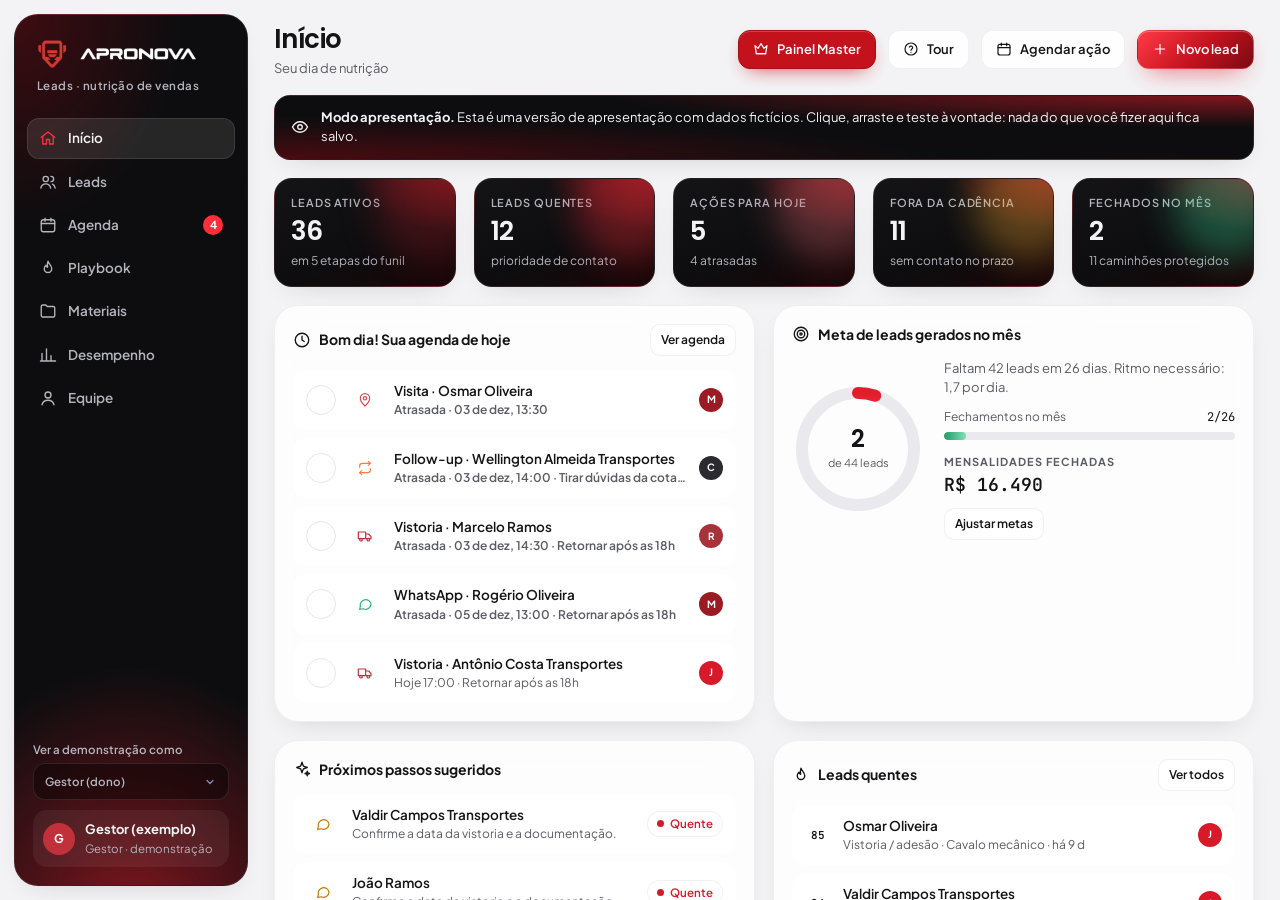
==== commit 00e1b386: "Apronova Leads: Painel Master do gestor Co-Authored-By: Claude Opus 5.5 <noreply@anthropic.com> Clau" ====
--- a/apronova-leads/index.html
+++ b/apronova-leads/index.html
@@ -20,7 +20,7 @@
   --shadow:0 10px 28px -16px rgba(30,10,14,.22);
   --accent:#d7192a; --accent-fg:#fff; --teal:#6e6e78; --violet:#9a1b24; --pink:#e5484d; --sky:#e0646b;
   --cold:#7d828c; --warm:#e8632b; --hot:#d7192a; --good:#1f9b66; --bad:#cf1f3d; --warn:#c27a00;
-  --input:#f7f7f9;
+  --input:#f7f7f9; --track:#e9e9ee;
   --ink:#0d0d0f; --ink-red:225,29,42;
   --f-display:"Poppins","Helvetica Neue",Arial,system-ui,sans-serif;
   --f-body:"Plus Jakarta Sans",system-ui,-apple-system,"Segoe UI",sans-serif;
@@ -207,13 +207,13 @@
 .chart .grid-l{stroke:var(--stroke-2);stroke-width:1}
 .hbars{display:flex;flex-direction:column;gap:9px}
 .hbar{display:grid;grid-template-columns:minmax(90px,140px) minmax(0,1fr) 64px;gap:10px;align-items:center;font-size:12.5px}
-.hbar .track{height:12px;border-radius:6px;background:var(--glass-2);overflow:hidden}
+.hbar .track{height:12px;border-radius:6px;background:var(--track);overflow:hidden}
 .hbar .fill{height:100%;border-radius:6px;background:var(--c,var(--accent))}
 .hbar .val{text-align:right;font-family:var(--f-mono);font-size:12px}
 .legend{display:flex;gap:12px;flex-wrap:wrap;font-size:12px;color:var(--muted)}
 .legend span{display:inline-flex;align-items:center;gap:6px}
 .legend i{width:10px;height:10px;border-radius:3px;background:var(--c)}
-.meter{height:8px;border-radius:5px;background:var(--glass-2);overflow:hidden;min-width:60px}
+.meter{height:8px;border-radius:5px;background:var(--track);overflow:hidden;min-width:60px}
 .meter i{display:block;height:100%;border-radius:5px;background:linear-gradient(90deg,#8a0c15,#ff3b46)}
 
 /* drawer & modal */
@@ -252,7 +252,7 @@
 .tl-i .t{font-weight:600;font-size:13px}
 .tl-i .s{font-size:12px;color:var(--muted)}
 .tl-i .n{font-size:13px;margin-top:4px;white-space:pre-wrap;overflow-wrap:anywhere}
-.scorebar{height:8px;border-radius:5px;background:var(--glass-2);overflow:hidden}
+.scorebar{height:8px;border-radius:5px;background:var(--track);overflow:hidden}
 .scorebar i{display:block;height:100%;background:linear-gradient(90deg,var(--cold),var(--warm),var(--hot))}
 
 .banner{display:flex;gap:12px;align-items:center;padding:12px 16px;border-radius:16px;font-size:13px;flex-wrap:wrap}
@@ -408,6 +408,27 @@
 .gate-foot{color:#7c7c86;font-size:12px;margin-top:6px}
 .sr{position:absolute;width:1px;height:1px;overflow:hidden;clip:rect(0 0 0 0)}
 
+/* painel master */
+.btn.master{background:#c4121c;color:#fff;border-color:#a50f17;box-shadow:0 8px 20px -10px rgba(196,18,28,.9),inset 0 1px 0 rgba(255,255,255,.2)}
+.btn.master:hover{background:#d7192a}
+.btn.master[aria-current="page"]{background:#8a0c15;box-shadow:inset 0 2px 8px rgba(0,0,0,.35)}
+.mfilters{position:sticky;top:0;z-index:6;background:rgba(255,255,255,.97);box-shadow:0 10px 24px -16px rgba(30,10,14,.35)}
+@media (max-width:860px){.mfilters{position:static}}
+.mtable td:first-child{white-space:nowrap}
+.g-m{grid-template-columns:repeat(auto-fit,minmax(160px,1fr))}
+@media (min-width:1100px){.g-m{grid-template-columns:repeat(5,minmax(0,1fr))}}
+.mtable th[data-msort]{cursor:pointer;user-select:none;white-space:nowrap}
+.mtable th[data-msort]:hover,.mtable th.on{color:var(--accent)}
+.mtable tfoot td{font-weight:700;border-top:2px solid var(--stroke-2);border-bottom:0}
+.mtable{min-width:1180px}
+.tstack{display:flex;height:9px;border-radius:5px;overflow:hidden;background:var(--track);min-width:80px;gap:1px}
+.tstack i{display:block;height:100%;min-width:0}
+.tnums{display:flex;gap:8px;font-size:11px;margin-top:3px}
+.heat{display:grid;grid-template-columns:40px repeat(15,minmax(18px,1fr));gap:4px;font-size:11px;min-width:420px;align-items:center}
+.heat .hh{color:var(--muted);text-align:center;font-size:10.5px}
+.heat .hd{color:var(--muted);font-weight:600}
+.heat .c{aspect-ratio:1/1;border-radius:6px;background:color-mix(in oklab,var(--accent) calc(var(--a) * 100%),#e9e9ee)}
+
 /* tour */
 .tour-shield{position:fixed;inset:0;z-index:90;cursor:default}
 .tour-hole{position:fixed;z-index:91;border-radius:26px;pointer-events:none;box-shadow:0 0 0 3px rgba(255,59,70,.55),0 0 0 9999px rgba(14,10,12,.6);transition:left .4s cubic-bezier(.2,.8,.2,1),top .4s cubic-bezier(.2,.8,.2,1),width .4s cubic-bezier(.2,.8,.2,1),height .4s cubic-bezier(.2,.8,.2,1)}
@@ -512,7 +533,7 @@
  repeat:'<path d="M17 2l3 3-3 3"/><path d="M4 11V9a4 4 0 0 1 4-4h12M7 22l-3-3 3-3"/><path d="M20 13v2a4 4 0 0 1-4 4H4"/>',
  note:'<path d="M5 3h14v18l-7-4-7 4z"/>',
  arrow:'<path d="M5 12h14M13 6l6 6-6 6"/>',
- plus:'<path d="M12 5v14M5 12h14"/>', minus:'<path d="M5 12h14"/>', help:'<circle cx="12" cy="12" r="9"/><path d="M9.5 9.2a2.6 2.6 0 0 1 5 .9c0 1.7-2.5 2.2-2.5 3.9M12 17h.01"/>', bulb:'<path d="M9 18h6M10 21h4M12 3a6 6 0 0 0-3.5 10.9c.6.5 1 1.2 1 2V16h5v-.1c0-.8.4-1.5 1-2A6 6 0 0 0 12 3z"/>',
+ plus:'<path d="M12 5v14M5 12h14"/>', minus:'<path d="M5 12h14"/>', crown:'<path d="M3 7l4.5 4L12 4l4.5 7L21 7l-2 12H5z"/><path d="M5 19h14"/>', help:'<circle cx="12" cy="12" r="9"/><path d="M9.5 9.2a2.6 2.6 0 0 1 5 .9c0 1.7-2.5 2.2-2.5 3.9M12 17h.01"/>', bulb:'<path d="M9 18h6M10 21h4M12 3a6 6 0 0 0-3.5 10.9c.6.5 1 1.2 1 2V16h5v-.1c0-.8.4-1.5 1-2A6 6 0 0 0 12 3z"/>',
  x:'<path d="M6 6l12 12M18 6L6 18"/>',
  check:'<path d="M5 12.5l4.5 4.5L19 7"/>',
  search:'<circle cx="11" cy="11" r="7"/><path d="M20 20l-3.5-3.5"/>',
@@ -612,6 +633,7 @@
  perf:{preset:'30d',from:'',to:'',owner:''},
  cal:{y:new Date().getFullYear(),m:new Date().getMonth(),sel:today(),owner:''},
  mat:{q:'',cat:''}, hist:{owner:'',type:''},
+ master:{preset:'30d',from:'',to:'',owner:'',temp:'',origem:'',sort:'gerados',dir:-1},
  demoAs:'gestor', live:null
 };
 try{const v=localStorage.getItem('an_view');if(v)S.view=v;const l=localStorage.getItem('an_layout');if(l)S.f.layout=l}catch(e){}
@@ -730,7 +752,7 @@
   if(T.sid&&S.mode!=='loading')trkView(S.view);
   const ae=document.activeElement, aid=ae&&ae.id, sel=ae&&'selectionStart' in ae?[ae.selectionStart,ae.selectionEnd]:null;
   const items=NAV.filter(n=>!n.admin||S.isAdmin);
-  if(!items.find(n=>n.id===S.view))S.view='inicio';
+  if(!items.find(n=>n.id===S.view)&&!(S.view==='master'&&S.isAdmin))S.view='inicio';
   const late=actsScope().filter(a=>!a.done&&new Date(a.when)<new Date()).length;
   const navHtml=items.map(n=>`<button data-nav="${n.id}" ${S.view===n.id?'aria-current="page"':''}>${ico(n.i)}<span>${n.label}</span>${n.id==='agenda'&&late?`<span class="badge" title="Ações atrasadas">${late}</span>`:''}</button>`).join('');
   $('#nav').innerHTML=navHtml;
@@ -754,11 +776,12 @@
   if(S.mode!=='loading')h+=`<div class="me">${S.me.id?avatarOf(S.me.id):'<span class="avatar" style="background:var(--glass-3)">?</span>'}<div style="min-width:0"><div style="font-weight:700;font-size:13px;overflow:hidden;text-overflow:ellipsis;white-space:nowrap">${esc(S.me.id?nameOf(S.me.id):'Visitante')}</div><small>${S.isAdmin?'Gestor':'Vendedor'}${S.mode==='demo'?' · demonstração':''}</small></div></div>`;
   return h;
 }
-const TITLES={inicio:['Início','Seu dia de nutrição'],leads:['Leads','Carteira e funil de vendas'],agenda:['Agenda','Ações planejadas e realizadas'],nutricao:['Playbook de nutrição','Como conduzir cada lead até o fechamento'],materiais:['Banco de materiais','Scripts, objeções e conteúdos para enviar'],desempenho:['Desempenho','Resultados por período e por vendedor'],equipe:['Equipe','Vendedores, metas e histórico de ações']};
+const TITLES={master:['Painel Master','Todos os números de todos os vendedores'],inicio:['Início','Seu dia de nutrição'],leads:['Leads','Carteira e funil de vendas'],agenda:['Agenda','Ações planejadas e realizadas'],nutricao:['Playbook de nutrição','Como conduzir cada lead até o fechamento'],materiais:['Banco de materiais','Scripts, objeções e conteúdos para enviar'],desempenho:['Desempenho','Resultados por período e por vendedor'],equipe:['Equipe','Vendedores, metas e histórico de ações']};
 function topBar(){
   const [t,s]=TITLES[S.view]||TITLES.inicio;
   const canAdd=S.canWrite&&S.mode!=='loading'&&S.mode!=='offline';
   return `<img class="top-sym" src="${LOGO_SYM}" alt="APRONOVA"><div><h1>${t}</h1><div class="sub">${s}</div></div><div class="grow"></div>
+  ${S.isAdmin&&S.mode!=='loading'?`<button class="btn master" data-nav="master" ${S.view==='master'?'aria-current="page"':''}>${ico('crown',16)}<span>Painel Master</span></button>`:''}
   ${S.mode!=='loading'?`<button class="btn" data-act="tour" title="Fazer o tour de novo">${ico('help',16)}<span>Tour</span></button>`:''}
   ${canAdd&&(S.mode==='demo'||S.me.id)?`<button class="btn" data-act="schedule">${ico('cal',16)}Agendar ação</button><button class="btn primary" data-act="newLead">${ico('plus',16)}Novo lead</button>`:''}`;
 }
@@ -845,7 +868,7 @@
   <div style="display:flex;gap:8px;flex-wrap:wrap;justify-content:center">${S.canWrite&&S.me.id?`<button class="btn primary" data-act="newLead">${ico('plus',16)}Cadastrar primeiro lead</button>`:''}<button class="btn" data-act="demo">${ico('eye',16)}Ver demonstração</button></div></div></section>`;
 }
 function tempChip(t){t=t||'frio';return `<span class="chip dot t-${t}">${TEMPS[t].label}</span>`}
-function ring(p,big,small){const r=56,c=2*Math.PI*r;return `<div class="ring"><svg width="132" height="132" viewBox="0 0 132 132"><defs><linearGradient id="rg" x1="0" x2="1"><stop offset="0" stop-color="#ff8a7a"/><stop offset="1" stop-color="#e11d2a"/></linearGradient></defs><circle cx="66" cy="66" r="${r}" fill="none" stroke="var(--glass-3)" stroke-width="12"/><circle cx="66" cy="66" r="${r}" fill="none" stroke="url(#rg)" stroke-width="12" stroke-linecap="round" stroke-dasharray="${c*p/100} ${c}"/></svg><div class="c"><div><b>${big}</b><small>${small}</small></div></div></div>`}
+function ring(p,big,small){const r=56,c=2*Math.PI*r;return `<div class="ring"><svg width="132" height="132" viewBox="0 0 132 132"><defs><linearGradient id="rg" x1="0" x2="1"><stop offset="0" stop-color="#ff8a7a"/><stop offset="1" stop-color="#e11d2a"/></linearGradient></defs><circle cx="66" cy="66" r="${r}" fill="none" stroke="var(--track)" stroke-width="12"/><circle cx="66" cy="66" r="${r}" fill="none" stroke="url(#rg)" stroke-width="12" stroke-linecap="round" stroke-dasharray="${c*p/100} ${c}"/></svg><div class="c"><div><b>${big}</b><small>${small}</small></div></div></div>`}
 function actItem(a){
   const l=S.leads[a.leadId]; const T=AT[a.type]||AT.nota; const late=!a.done&&new Date(a.when)<new Date();
   return `<div class="item"><button class="checkbtn ${a.done?'done':''}" data-done="${a.id}" aria-label="${a.done?'Concluída':'Concluir ação'}" ${a.done?'disabled':''}>${ico('check',15)}</button><span class="tico" style="--c:${T.c}">${ico(T.i,16)}</span><div class="body click" data-lead="${a.leadId}" style="cursor:pointer"><div class="t">${T.label} · ${esc(l?l.nome:'Lead removido')}</div><div class="s ${late?'late':''}">${late?'Atrasada · ':''}${dk(a.when)===today()?'Hoje '+fmtT(a.when):fmtDT(a.when)}${a.note?' · '+esc(a.note):''}</div></div>${S.isAdmin&&S.scope==='all'?avatarOf(a.owner,'sm'):''}</div>`;
@@ -1073,12 +1096,12 @@
   </tbody></table></div></section>`:''}`;
 }
 function niceMax(v){if(v<=4)return 4;const p=Math.pow(10,Math.floor(Math.log10(v)));const n=v/p;return (n<=2?2:n<=5?5:10)*p}
-function barChart(data){
+function barChart(data,unit='ações'){
   const W=720,H=220,L=34,B=26,T=10,Rr=6;const max=niceMax(Math.max(1,...data.map(d=>d.v)));
   const iw=W-L-Rr, ih=H-B-T, bw=iw/Math.max(1,data.length);
   let g='';for(let i=0;i<=4;i++){const v=max*i/4,y=T+ih-ih*i/4;g+=`<line class="grid-l" x1="${L}" x2="${W-Rr}" y1="${y}" y2="${y}"/><text x="${L-8}" y="${y+4}" text-anchor="end">${Math.round(v)}</text>`}
   const step=Math.ceil(data.length/10);
-  const bars=data.map((d,i)=>{const h=ih*d.v/max,x=L+i*bw+bw*.18,w=Math.max(2,bw*.64),y=T+ih-h;return `<rect x="${x}" y="${y}" width="${w}" height="${Math.max(0,h)}" rx="${Math.min(4,w/2)}" fill="url(#bg)"><title>${new Date(d.k+'T12:00').toLocaleDateString('pt-BR')}: ${d.v} ações</title></rect>${i%step===0?`<text x="${L+i*bw+bw/2}" y="${H-8}" text-anchor="middle">${d.k.slice(8)}/${d.k.slice(5,7)}</text>`:''}`}).join('');
+  const bars=data.map((d,i)=>{const h=ih*d.v/max,x=L+i*bw+bw*.18,w=Math.max(2,bw*.64),y=T+ih-h;return `<rect x="${x}" y="${y}" width="${w}" height="${Math.max(0,h)}" rx="${Math.min(4,w/2)}" fill="url(#bg)"><title>${new Date(d.k+'T12:00').toLocaleDateString('pt-BR')}: ${d.v} ${unit}</title></rect>${i%step===0?`<text x="${L+i*bw+bw/2}" y="${H-8}" text-anchor="middle">${d.k.slice(8)}/${d.k.slice(5,7)}</text>`:''}`}).join('');
   return `<svg viewBox="0 0 ${W} ${H}" role="img" aria-label="Ações realizadas por dia"><defs><linearGradient id="bg" x1="0" y1="0" x2="0" y2="1"><stop offset="0" stop-color="#ff4d57"/><stop offset="1" stop-color="#8a0c15"/></linearGradient></defs>${g}${bars}</svg>`;
 }
 function hbars(rows){
@@ -1090,7 +1113,7 @@
   const tot=rows.reduce((s,r)=>s+r.v,0);if(!tot)return empty('flame','Nenhum lead ativo.');
   const r=58,c=2*Math.PI*r;let off=0;
   const arcs=rows.map(x=>{const len=c*x.v/tot;const s=`<circle cx="80" cy="80" r="${r}" fill="none" stroke="${x.c}" stroke-width="20" stroke-dasharray="${len} ${c-len}" stroke-dashoffset="${-off}"/>`;off+=len;return s}).join('');
-  return `<div style="display:flex;gap:24px;align-items:center;flex-wrap:wrap"><div class="ring" style="width:160px;height:160px"><svg width="160" height="160" viewBox="0 0 160 160"><circle cx="80" cy="80" r="${r}" fill="none" stroke="var(--glass-2)" stroke-width="20"/>${arcs}</svg><div class="c"><div><b>${tot}</b><small>ativos</small></div></div></div>
+  return `<div style="display:flex;gap:24px;align-items:center;flex-wrap:wrap"><div class="ring" style="width:160px;height:160px"><svg width="160" height="160" viewBox="0 0 160 160"><circle cx="80" cy="80" r="${r}" fill="none" stroke="var(--track)" stroke-width="20"/>${arcs}</svg><div class="c"><div><b>${tot}</b><small>ativos</small></div></div></div>
   <div class="list" style="flex:1;min-width:160px">${rows.map(x=>`<div style="display:flex;align-items:center;gap:10px"><span class="temp-dot" style="background:${x.c};color:${x.c}"></span><span style="flex:1">${x.label}</span><b class="mono">${x.v}</b><span class="muted mono" style="width:44px;text-align:right">${Math.round(x.v/tot*100)}%</span></div>`).join('')}</div></div>`;
 }
 
@@ -1122,7 +1145,144 @@
     ${Object.keys(groups).length?Object.entries(groups).map(([k,arr])=>`<div style="margin-bottom:14px"><div class="eyebrow" style="margin-bottom:8px">${new Date(k+'T12:00').toLocaleDateString('pt-BR',{weekday:'short',day:'2-digit',month:'short'})}</div><div class="list">${arr.map(a=>{const T=AT[a.type]||AT.nota;const l=S.leads[a.leadId];return `<div class="item click" data-lead="${a.leadId}"><span class="tico" style="--c:${T.c}">${ico(T.i,16)}</span><div class="body"><div class="t">${T.label}${a.resultado?' · '+esc(a.resultado):''} · ${esc(l?l.nome:'Lead removido')}</div><div class="s">${a.done?'Feita '+fmtT(a.doneAt||a.when):'<span class="'+(new Date(a.when)<new Date()?'late':'')+'">Agendada '+fmtT(a.when)+'</span>'}${a.note?' · '+esc(a.note):''}</div></div>${avatarOf(a.owner,'sm')}</div>`}).join('')}</div></div>`).join(''):empty('clock','Nenhuma ação no período.')}
   </section>`;
 }
-const VIEWS={inicio:vInicio,leads:vLeads,agenda:vAgenda,nutricao:vNutricao,materiais:vMateriais,desempenho:vDesempenho,equipe:vEquipe};
+/* ---------- PAINEL MASTER ---------- */
+function masterRange(){
+  const p=S.master,now=new Date();let a,b=new Date(now);b.setHours(23,59,59,999);
+  const back=n=>{const d=startOf(now);d.setDate(d.getDate()-(n-1));return d};
+  if(p.preset==='hoje')a=startOf(now);
+  else if(p.preset==='7d')a=back(7);
+  else if(p.preset==='30d')a=back(30);
+  else if(p.preset==='90d')a=back(90);
+  else if(p.preset==='mes')a=new Date(now.getFullYear(),now.getMonth(),1);
+  else if(p.preset==='mesp'){a=new Date(now.getFullYear(),now.getMonth()-1,1);b=new Date(now.getFullYear(),now.getMonth(),0,23,59,59,999)}
+  else if(p.preset==='ano')a=new Date(now.getFullYear(),0,1);
+  else{a=p.from?new Date(p.from+'T00:00'):back(30);b=p.to?new Date(p.to+'T23:59:59'):b;if(b<a)[a,b]=[b,a]}
+  return [a,b];
+}
+function masterData(){
+  const M=S.master,R=masterRange();
+  const base=allLeads().filter(l=>(!M.owner||l.owner===M.owner)&&(!M.temp||(l.temp||'frio')===M.temp)&&(!M.origem||(l.origem||'Outro')===M.origem));
+  const ids=new Set(base.map(l=>l.id));
+  const acts=allActions().filter(a=>a.type!=='sistema'&&ids.has(a.leadId));
+  const days=Math.max(1,Math.round((R[1]-R[0])/DAY));
+  const ms=new Date();ms.setDate(1);ms.setHours(0,0,0,0);
+  let sellers=M.owner?[M.owner]:sellerIds().filter(id=>!(S.team[id]&&S.team[id].role==='gestor')||base.some(l=>l.owner===id));
+  const row=id=>{
+    const L=base.filter(l=>l.owner===id),A=acts.filter(a=>a.owner===id);
+    const open=L.filter(l=>OPEN.includes(l.stage));
+    const won=L.filter(l=>l.stage==='ganho'&&inR(l.wonAt,R)),lost=L.filter(l=>l.stage==='perdido'&&inR(l.lostAt,R));
+    const done=A.filter(a=>a.done&&inR(a.doneAt||a.when,R));
+    const last=A.filter(a=>a.done).reduce((m,a)=>(a.doneAt||a.when)>m?(a.doneAt||a.when):m,'');
+    return {id,nome:nameOf(id),gerados:L.filter(l=>inR(l.createdAt,R)).length,metaL:metaFor(id,'metaLeads'),geradosMes:L.filter(l=>l.createdAt&&new Date(l.createdAt)>=ms).length,
+      ativos:open.length,frio:open.filter(l=>(l.temp||'frio')==='frio').length,morno:open.filter(l=>l.temp==='morno').length,quente:open.filter(l=>l.temp==='quente').length,
+      acoes:done.length,porDia:done.length/days,atrasadas:A.filter(a=>!a.done&&new Date(a.when)<new Date()).length,fora:open.filter(outOfCadence).length,
+      ganhos:won.length,perdidos:lost.length,taxa:won.length+lost.length?won.length/(won.length+lost.length):0,mens:won.reduce((s,l)=>s+(+l.mensalidade||0),0),
+      caminhoes:won.reduce((s,l)=>s+(+l.qtd||1),0),ultimo:last};
+  };
+  const rows=sellers.map(row);
+  const k=M.sort,d=M.dir;rows.sort((a,b)=>{const x=a[k],y=b[k];return (typeof x==='string'?x.localeCompare(y):(x-y))*d||a.nome.localeCompare(b.nome)});
+  return {R,base,acts,rows,days};
+}
+const MCOLS=[['nome','Vendedor'],['gerados','Leads gerados'],['geradosMes','Meta de leads (mês)'],['ativos','Ativos'],['quente','Temperatura'],['acoes','Ações'],['porDia','Ações/dia'],['atrasadas','Atrasadas'],['fora','Fora da cadência'],['ganhos','Fechados'],['perdidos','Perdidos'],['taxa','Taxa de ganho'],['mens','Mensalidades'],['ultimo','Último contato']];
+function tstack(f,m,q){const t=f+m+q;if(!t)return '<span class="muted" style="font-size:12px">sem ativos</span>';return `<div class="tstack" title="Frio ${f} · Morno ${m} · Quente ${q}"><i style="flex:${f};background:var(--cold)"></i><i style="flex:${m};background:var(--warm)"></i><i style="flex:${q};background:var(--hot)"></i></div><div class="tnums mono"><span style="color:var(--cold)">${f}</span><span style="color:var(--warm)">${m}</span><span style="color:var(--hot)">${q}</span></div>`}
+function vMaster(){
+  if(!S.isAdmin)return empty('shield','O Painel Master é exclusivo do gestor.');
+  const M=S.master,{R,base,acts,rows,days}=masterData();
+  const T=rows.reduce((t,r)=>{['gerados','metaL','geradosMes','ativos','frio','morno','quente','acoes','atrasadas','fora','ganhos','perdidos','mens','caminhoes'].forEach(k=>t[k]=(t[k]||0)+r[k]);return t},{});
+  const taxa=T.ganhos+T.perdidos?Math.round(T.ganhos/(T.ganhos+T.perdidos)*100):0;
+  const won=base.filter(l=>l.stage==='ganho'&&inR(l.wonAt,R));
+  const ciclo=won.length?Math.round(won.reduce((s,l)=>s+(new Date(l.wonAt)-new Date(l.createdAt))/DAY,0)/won.length):0;
+  const metaPct=T.metaL?Math.round(T.geradosMes/T.metaL*100):0;
+  const origens=[...new Set(allLeads().map(l=>l.origem||'Outro'))].sort();
+  const presets=[['hoje','Hoje'],['7d','7 dias'],['30d','30 dias'],['90d','90 dias'],['mes','Este mês'],['mesp','Mês passado'],['ano','Este ano'],['custom','Período']];
+  // séries
+  const dayKeys=[];for(let x=new Date(R[0]);x<=R[1];x=new Date(x.getTime()+DAY))dayKeys.push(dk(x));
+  const perDay=Object.fromEntries(dayKeys.map(k=>[k,0]));base.forEach(l=>{if(inR(l.createdAt,R)){const k=dk(l.createdAt);if(k in perDay)perDay[k]++}});
+  const doneR=acts.filter(a=>a.done&&inR(a.doneAt||a.when,R));
+  const byType={};doneR.forEach(a=>byType[a.type]=(byType[a.type]||0)+1);
+  const orig={};base.filter(l=>inR(l.createdAt,R)).forEach(l=>{const o=l.origem||'Outro';orig[o]=orig[o]||{n:0,w:0};orig[o].n++;if(l.stage==='ganho')orig[o].w++});
+  const mot={};base.filter(l=>l.stage==='perdido'&&inR(l.lostAt,R)).forEach(l=>{const m=l.lostReason||'Outro';mot[m]=(mot[m]||0)+1});
+  const totalBase=base.length||1;
+  const funnel=STAGES.map(s=>{const v=base.filter(l=>l.stage===s.id).length;return {label:s.label,v,c:s.c,extra:Math.round(v/totalBase*100)+'%'}});
+  // heatmap
+  const H=Array.from({length:7},()=>Array(15).fill(0));doneR.forEach(a=>{const d=new Date(a.doneAt||a.when),h=d.getHours();if(h>=7&&h<=21)H[d.getDay()][h-7]++});
+  const hmax=Math.max(1,...H.flat());
+  // atenção
+  const hotCold=base.filter(l=>OPEN.includes(l.stage)&&l.temp==='quente'&&daysSince(lastTouch(l))>=2).sort((a,b)=>daysSince(lastTouch(b))-daysSince(lastTouch(a))).slice(0,8);
+  const lateSellers=rows.filter(r=>r.atrasadas>=3||r.fora>=5).sort((a,b)=>(b.atrasadas+b.fora)-(a.atrasadas+a.fora)).slice(0,6);
+  const cell=(r,k)=>{switch(k){
+    case 'nome':return `<td><div style="display:flex;gap:9px;align-items:center">${avatarOf(r.id,'sm')}<b>${esc(r.nome)}</b></div></td>`;
+    case 'geradosMes':return `<td style="min-width:150px"><div style="display:flex;gap:8px;align-items:center"><div class="meter" style="flex:1"><i style="width:${r.metaL?Math.min(100,r.geradosMes/r.metaL*100):0}%"></i></div><span class="mono" style="font-size:12px">${r.geradosMes}/${r.metaL||'?'}</span></div></td>`;
+    case 'quente':return `<td style="min-width:120px">${tstack(r.frio,r.morno,r.quente)}</td>`;
+    case 'porDia':return `<td class="num">${r.porDia.toFixed(1).replace('.',',')}</td>`;
+    case 'atrasadas':return `<td class="num ${r.atrasadas?'late':''}">${r.atrasadas}</td>`;
+    case 'fora':return `<td class="num ${r.fora>=5?'late':''}">${r.fora}</td>`;
+    case 'taxa':return `<td class="num">${Math.round(r.taxa*100)}%</td>`;
+    case 'mens':return `<td class="num">${brl(r.mens)}</td>`;
+    case 'ultimo':return `<td style="white-space:nowrap" class="${r.ultimo&&daysSince(r.ultimo)>=3?'late':'muted'}">${r.ultimo?rel(r.ultimo):'nunca'}</td>`;
+    default:return `<td class="num">${num(r[k])}</td>`}};
+  return `
+  <div class="toolbar glass mfilters">
+    <div class="seg" role="group" aria-label="Período">${presets.map(([k,v])=>`<button data-mpreset="${k}" aria-pressed="${M.preset===k}">${v}</button>`).join('')}</div>
+    ${M.preset==='custom'?`<input type="date" class="field" id="mfrom" value="${M.from}" style="width:auto" aria-label="De"><input type="date" class="field" id="mto" value="${M.to}" style="width:auto" aria-label="Até">`:''}
+    <div class="seg" role="group" aria-label="Temperatura">${['','frio','morno','quente'].map(t=>`<button data-mtemp="${t}" aria-pressed="${M.temp===t}">${t?`<span class="temp-dot" style="background:${TEMPS[t].c};color:${TEMPS[t].c}"></span>${TEMPS[t].label}`:'Todas'}</button>`).join('')}</div>
+    <select class="field" id="mowner" style="width:auto" aria-label="Vendedor">${sellerOptions(M.owner,'Todos os vendedores')}</select>
+    <select class="field" id="morigem" style="width:auto" aria-label="Origem"><option value="">Todas as origens</option>${origens.map(o=>`<option ${M.origem===o?'selected':''}>${esc(o)}</option>`).join('')}</select>
+    ${M.owner||M.temp||M.origem?`<button class="btn sm ghost" data-mclear>${ico('x',14)}Limpar filtros</button>`:''}
+    <span class="grow" style="flex:1"></span><span class="muted mono" style="font-size:12px">${R[0].toLocaleDateString('pt-BR')} a ${R[1].toLocaleDateString('pt-BR')}</span>
+  </div>
+  <div class="grid g-m">
+    ${stat('Leads gerados',T.gerados||0,(T.gerados/days).toFixed(1).replace('.',',')+' por dia no período','var(--hot)')}
+    ${stat('Meta de leads do mês',metaPct+'%',(T.geradosMes||0)+' de '+(T.metaL||0)+' leads','var(--accent)')}
+    ${stat('Ações realizadas',T.acoes||0,(T.acoes/days).toFixed(1).replace('.',',')+' por dia','var(--warm)')}
+    ${stat('Fechamentos',T.ganhos||0,(T.caminhoes||0)+' caminhões protegidos','var(--good)')}
+    ${stat('Mensalidades',brl(T.mens||0),'em novos contratos','var(--good)')}
+    ${stat('Taxa de ganho',taxa+'%',(T.ganhos||0)+' ganhos × '+(T.perdidos||0)+' perdidos','var(--accent)')}
+    ${stat('Ciclo médio',ciclo+' d','do cadastro ao fechamento','var(--warm)')}
+    ${stat('Leads ativos',T.ativos||0,(T.quente||0)+' quentes · '+(T.morno||0)+' mornos · '+(T.frio||0)+' frios','var(--hot)')}
+    ${stat('Ações atrasadas',T.atrasadas||0,'tarefas vencidas na agenda','var(--bad)')}
+    ${stat('Fora da cadência',T.fora||0,'leads sem contato no prazo','var(--warn)')}
+  </div>
+  <section class="card glass" style="padding:8px 8px 4px">
+    <div class="card-head" style="padding:10px 10px 0"><h2>${ico('team')}Placar dos vendedores</h2><div class="grow"></div><span class="muted" style="font-size:12px">Clique no título da coluna para ordenar e no vendedor para filtrar</span></div>
+    <div class="xscroll"><table class="tbl mtable"><thead><tr>${MCOLS.map(([k,l])=>`<th data-msort="${k}" class="${M.sort===k?'on':''} ${['nome','geradosMes','quente','ultimo'].includes(k)?'':'num'}">${l}${M.sort===k?(M.dir<0?' ↓':' ↑'):''}</th>`).join('')}</tr></thead>
+    <tbody>${rows.map(r=>`<tr class="click" data-mrow="${esc(r.id)}">${MCOLS.map(([k])=>cell(r,k)).join('')}</tr>`).join('')||`<tr><td colspan="${MCOLS.length}">${empty('team','Nenhum vendedor com esses filtros.')}</td></tr>`}</tbody>
+    ${rows.length>1?`<tfoot><tr><td><b>Equipe (${rows.length})</b></td><td class="num">${T.gerados}</td><td><span class="mono" style="font-size:12px">${T.geradosMes}/${T.metaL||'?'}</span></td><td class="num">${T.ativos}</td><td>${tstack(T.frio,T.morno,T.quente)}</td><td class="num">${T.acoes}</td><td class="num">${(T.acoes/days).toFixed(1).replace('.',',')}</td><td class="num">${T.atrasadas}</td><td class="num">${T.fora}</td><td class="num">${T.ganhos}</td><td class="num">${T.perdidos}</td><td class="num">${taxa}%</td><td class="num">${brl(T.mens)}</td><td></td></tr></tfoot>`:''}
+    </table></div>
+  </section>
+  <section class="card glass"><div class="card-head"><h2>${ico('chart')}Leads gerados por dia</h2><div class="grow"></div><span class="muted" style="font-size:12px">${T.gerados||0} no período</span></div><div class="chart">${barChart(dayKeys.map(k=>({k,v:perDay[k]})),'leads')}</div></section>
+  <div class="grid g-2">
+    <section class="card glass"><div class="card-head"><h2>${ico('flame')}Temperatura por vendedor</h2><div class="grow"></div><div class="legend">${['frio','morno','quente'].map(t=>`<span style="--c:${TEMPS[t].c}"><i></i>${TEMPS[t].label}</span>`).join('')}</div></div>
+      <div class="hbars">${rows.filter(r=>r.ativos).sort((a,b)=>b.quente-a.quente||b.ativos-a.ativos).map(r=>`<div class="hbar"><span style="overflow:hidden;text-overflow:ellipsis;white-space:nowrap">${esc(r.nome)}</span><div class="tstack" style="height:12px"><i style="flex:${r.frio};background:var(--cold)"></i><i style="flex:${r.morno};background:var(--warm)"></i><i style="flex:${r.quente};background:var(--hot)"></i></div><span class="val">${r.ativos}</span></div>`).join('')||empty('flame','Nenhum lead ativo.')}</div></section>
+    <section class="card glass"><div class="card-head"><h2>${ico('kanban')}Funil da equipe</h2><div class="grow"></div><span class="muted" style="font-size:12px">% do total filtrado</span></div>${hbars(funnel)}</section>
+    <section class="card glass"><div class="card-head"><h2>${ico('repeat')}Ações por tipo</h2></div>${hbars(Object.entries(byType).sort((a,b)=>b[1]-a[1]).map(([k,v])=>({label:AT[k].label,v,c:AT[k].c})))}</section>
+    <section class="card glass"><div class="card-head"><h2>${ico('arrow')}Origem dos leads</h2><div class="grow"></div><span class="muted" style="font-size:12px">fechados entre parênteses</span></div>${hbars(Object.entries(orig).sort((a,b)=>b[1].n-a[1].n).map(([k,v])=>({label:k,v:v.n,extra:'('+v.w+')',c:'var(--accent)'})))}</section>
+    <section class="card glass"><div class="card-head"><h2>${ico('clock')}Quando a equipe trabalha</h2><div class="grow"></div><span class="muted" style="font-size:12px">ações realizadas por dia e hora</span></div>
+      <div class="xscroll"><div class="heat"><span></span>${Array.from({length:15},(_,i)=>`<span class="hh">${i%2?'':(i+7)+'h'}</span>`).join('')}
+      ${['Dom','Seg','Ter','Qua','Qui','Sex','Sáb'].map((w,di)=>`<span class="hd">${w}</span>${H[di].map((v,hi)=>`<span class="c" style="--a:${v?(.18+.82*v/hmax).toFixed(2):0}" title="${w} ${hi+7}h: ${v} ações"></span>`).join('')}`).join('')}</div></div></section>
+    <section class="card glass"><div class="card-head"><h2>${ico('x')}Motivos de perda</h2></div>${Object.keys(mot).length?hbars(Object.entries(mot).sort((a,b)=>b[1]-a[1]).map(([k,v])=>({label:k,v,c:'var(--bad)'}))):empty('check','Nenhum lead perdido no período.')}</section>
+  </div>
+  <section class="card glass"><div class="card-head"><h2>${ico('alert')}Precisa de atenção agora</h2></div>
+    <div class="grid g-2">
+      <div><div class="eyebrow" style="margin-bottom:8px">Leads quentes sem contato há 2 dias ou mais</div>${hotCold.length?`<div class="list">${hotCold.map(l=>`<div class="item click" data-lead="${l.id}"><span class="score">${score(l)}</span><div class="body"><div class="t">${esc(l.nome)}</div><div class="s"><span class="late">${rel(lastTouch(l))}</span> · ${esc(ST[l.stage].label)} · ${esc(nameOf(l.owner))}</div></div></div>`).join('')}</div>`:empty('check','Todos os leads quentes estão em dia.')}</div>
+      <div><div class="eyebrow" style="margin-bottom:8px">Vendedores com agenda acumulada</div>${lateSellers.length?`<div class="list">${lateSellers.map(r=>`<div class="item click" data-hist="${esc(r.id)}">${avatarOf(r.id,'sm')}<div class="body"><div class="t">${esc(r.nome)}</div><div class="s"><span class="late">${r.atrasadas} atrasadas</span> · ${r.fora} fora da cadência</div></div>${ico('right',16)}</div>`).join('')}</div>`:empty('check','Nenhum vendedor com agenda acumulada.')}</div>
+    </div>
+  </section>`;
+}
+document.addEventListener('click',e=>{
+  const b=e.target.closest('[data-mpreset],[data-mtemp],[data-msort],[data-mrow],[data-mclear]');if(!b||!S.master)return;
+  const M=S.master,d=b.dataset;
+  if(d.mpreset){M.preset=d.mpreset;if(d.mpreset==='custom'&&!M.from){const [a,z]=masterRange();M.from=dk(a);M.to=dk(z)}}
+  else if(d.mtemp!==undefined)M.temp=d.mtemp;
+  else if(d.msort){if(M.sort===d.msort)M.dir*=-1;else{M.sort=d.msort;M.dir=d.msort==='nome'||d.msort==='ultimo'?1:-1}}
+  else if(d.mrow){M.owner=M.owner===d.mrow?'':d.mrow}
+  else if('mclear' in d){M.owner='';M.temp='';M.origem=''}
+  renderAll();
+});
+document.addEventListener('change',e=>{const id=e.target.id,v=e.target.value,M=S.master;if(!M)return;
+  if(id==='mowner')M.owner=v;else if(id==='morigem')M.origem=v;else if(id==='mfrom')M.from=v;else if(id==='mto')M.to=v;else return;renderAll()});
+
+const VIEWS={master:vMaster,inicio:vInicio,leads:vLeads,agenda:vAgenda,nutricao:vNutricao,materiais:vMateriais,desempenho:vDesempenho,equipe:vEquipe};
 
 /* ============ drawer do lead ============ */
 function openLead(id,tab='resumo'){const same=S.drawer&&S.drawer.id===id;if(!same&&S.leads[id])trkEv('abriu a ficha do lead '+S.leads[id].nome);S.drawer={id,tab,fresh:!same};renderDrawer()}
@@ -1610,6 +1770,7 @@
  {i:'book',view:'agenda',sel:navSel('nutricao'),title:'Playbook: o passo a passo',text:'Não sabe como agir com um lead? O Playbook explica o que fazer em cada etapa e em cada temperatura.'},
  {i:'folder',view:'agenda',sel:navSel('materiais'),title:'Materiais prontos',text:'Scripts de WhatsApp e respostas para objeções como "está caro" ou "já tenho seguro". É só copiar e enviar.'},
  {i:'chart',view:'agenda',sel:navSel('desempenho'),title:'Seus resultados',text:'Veja leads gerados, ações, fechamentos e taxa de ganho por período.'},
+ {i:'crown',view:'inicio',sel:['.top [data-nav="master"]'],admin:true,title:'Painel Master',text:'O botão vermelho no topo abre todos os números de todos os vendedores: leads gerados, metas, temperatura, ações, fechamentos e alertas, com filtro de período, vendedor, temperatura e origem.'},
  {i:'team',view:'agenda',sel:navSel('equipe'),admin:true,title:'Área do gestor',text:'Defina metas de cada vendedor e veja o histórico de ações de todo mundo.'},
  {i:'check',view:'inicio',title:'Pronto! Lembre de 2 regras',text:'1. Todo contato vira registro.\n2. Todo lead sai da conversa com o próximo passo agendado.',tip:'Quer rever o tour? Clique em "Tour" no topo da tela.',last:true}
 ];
@@ -1668,7 +1829,7 @@
 /* ============ entrada e registro de acessos ============ */
 const TRK={url:'https://cwalqzwbsvpvbbhdmlch.supabase.co/rest/v1/rpc/apronova_registrar',key:'sb_publishable_CmKCtfBWpAwsyn9tjkzfcQ_W6wPqrYa'};
 const T={sid:null,name:'',start:0,active:0,lastTick:0,paused:false,cur:null,telas:{},eventos:[],timer:null};
-const VIEW_NAME={inicio:'Início',leads:'Leads',agenda:'Agenda',nutricao:'Playbook',materiais:'Materiais',desempenho:'Desempenho',equipe:'Equipe'};
+const VIEW_NAME={master:'Painel Master',inicio:'Início',leads:'Leads',agenda:'Agenda',nutricao:'Playbook',materiais:'Materiais',desempenho:'Desempenho',equipe:'Equipe'};
 function trkTick(){const now=Date.now();if(!T.paused&&T.lastTick){const d=Math.min(now-T.lastTick,60000);T.active+=d;if(T.cur){const k=VIEW_NAME[T.cur]||T.cur;T.telas[k]=(T.telas[k]||0)+d}}T.lastTick=now}
 function trkEv(e){if(!T.sid)return;T.eventos.push({t:new Date().toISOString(),e:String(e).slice(0,140)});if(T.eventos.length>200)T.eventos.splice(0,T.eventos.length-200)}
 function trkView(v){if(!T.sid||v===T.cur)return;trkTick();T.cur=v;trkEv('abriu a tela '+(VIEW_NAME[v]||v))}
